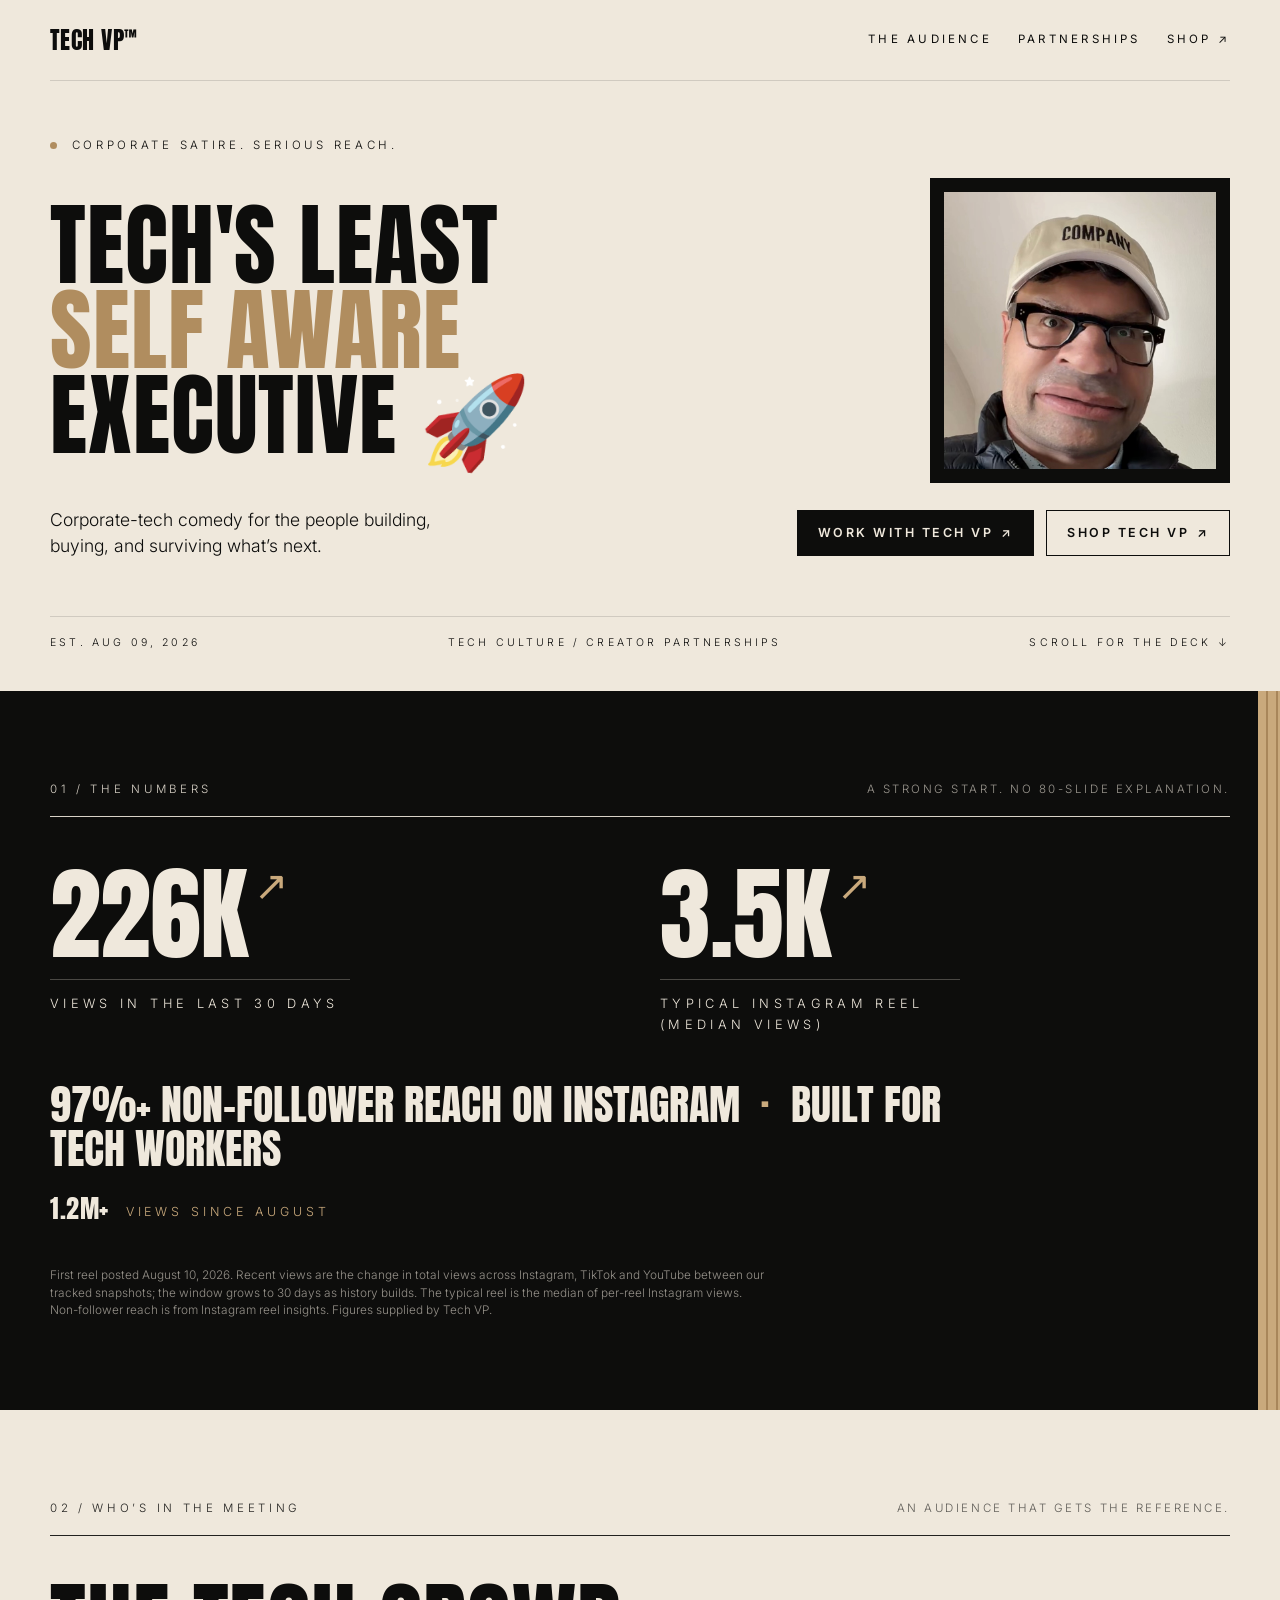
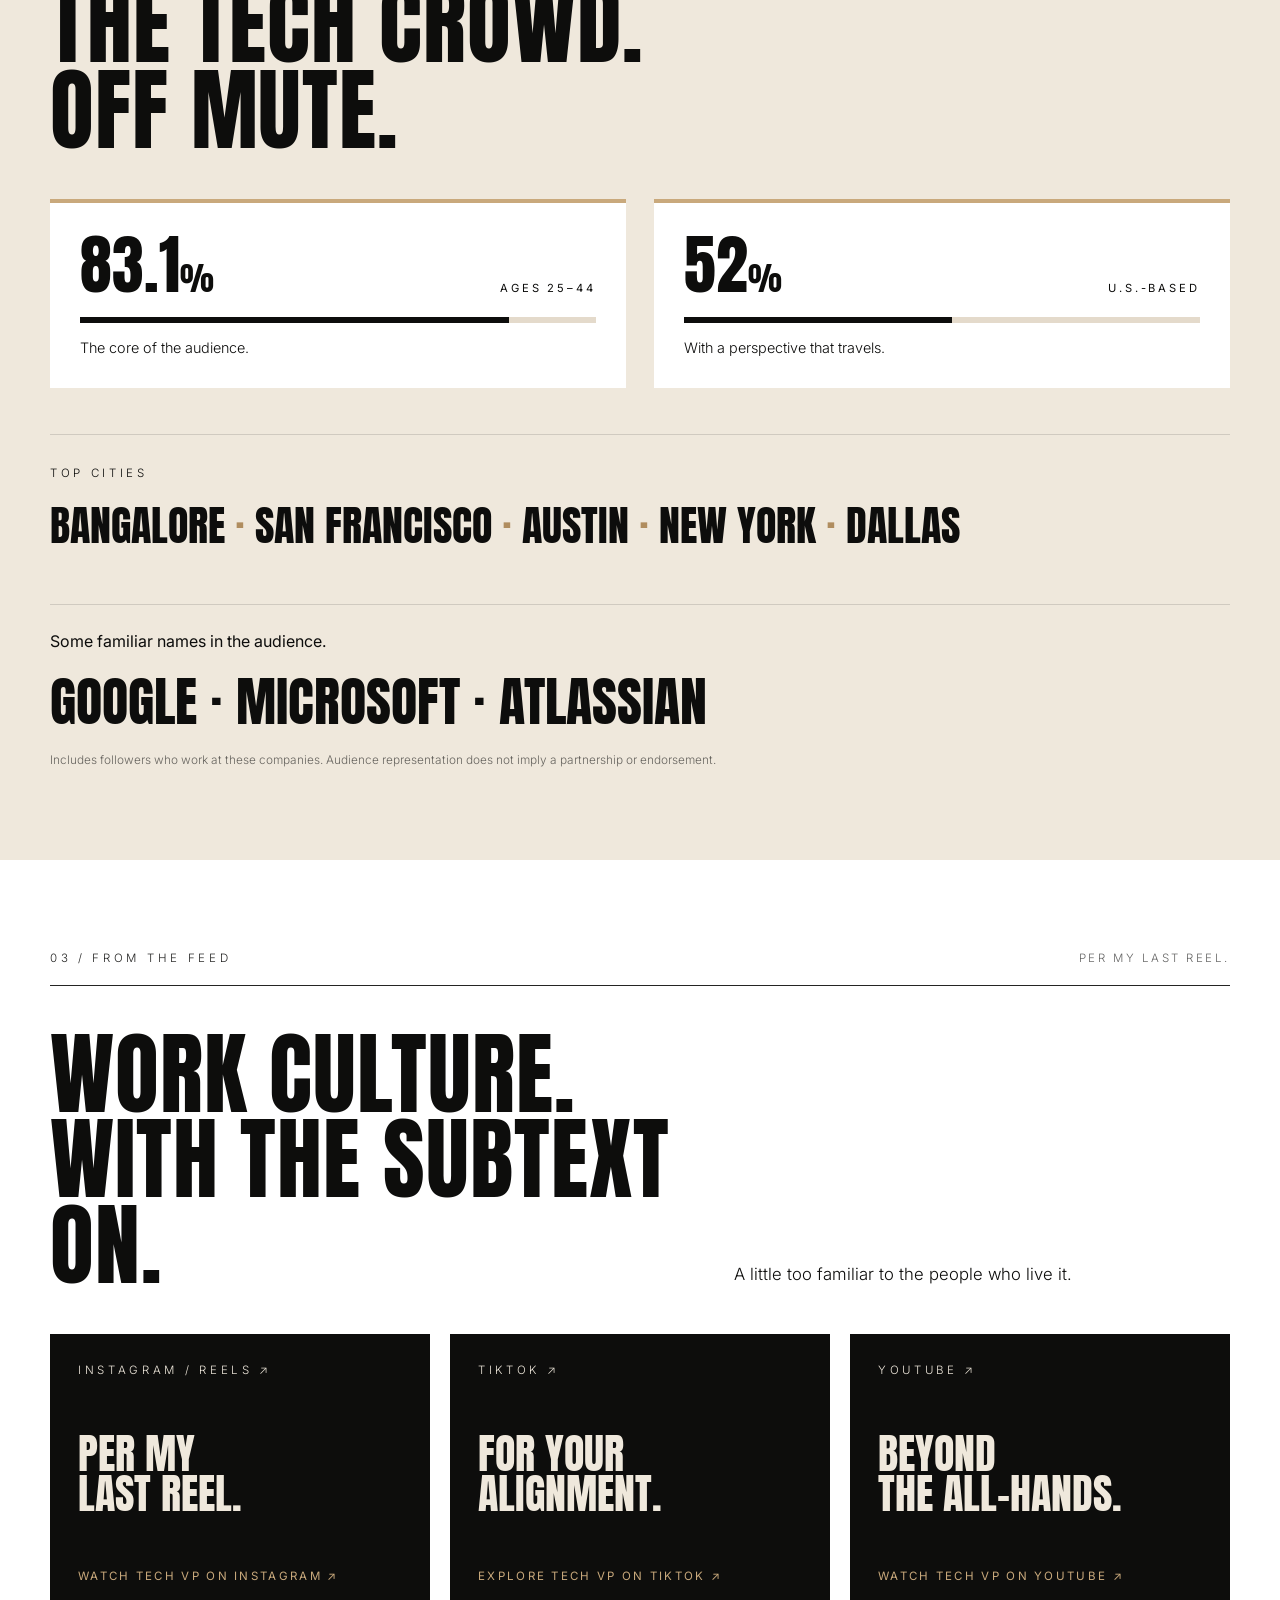
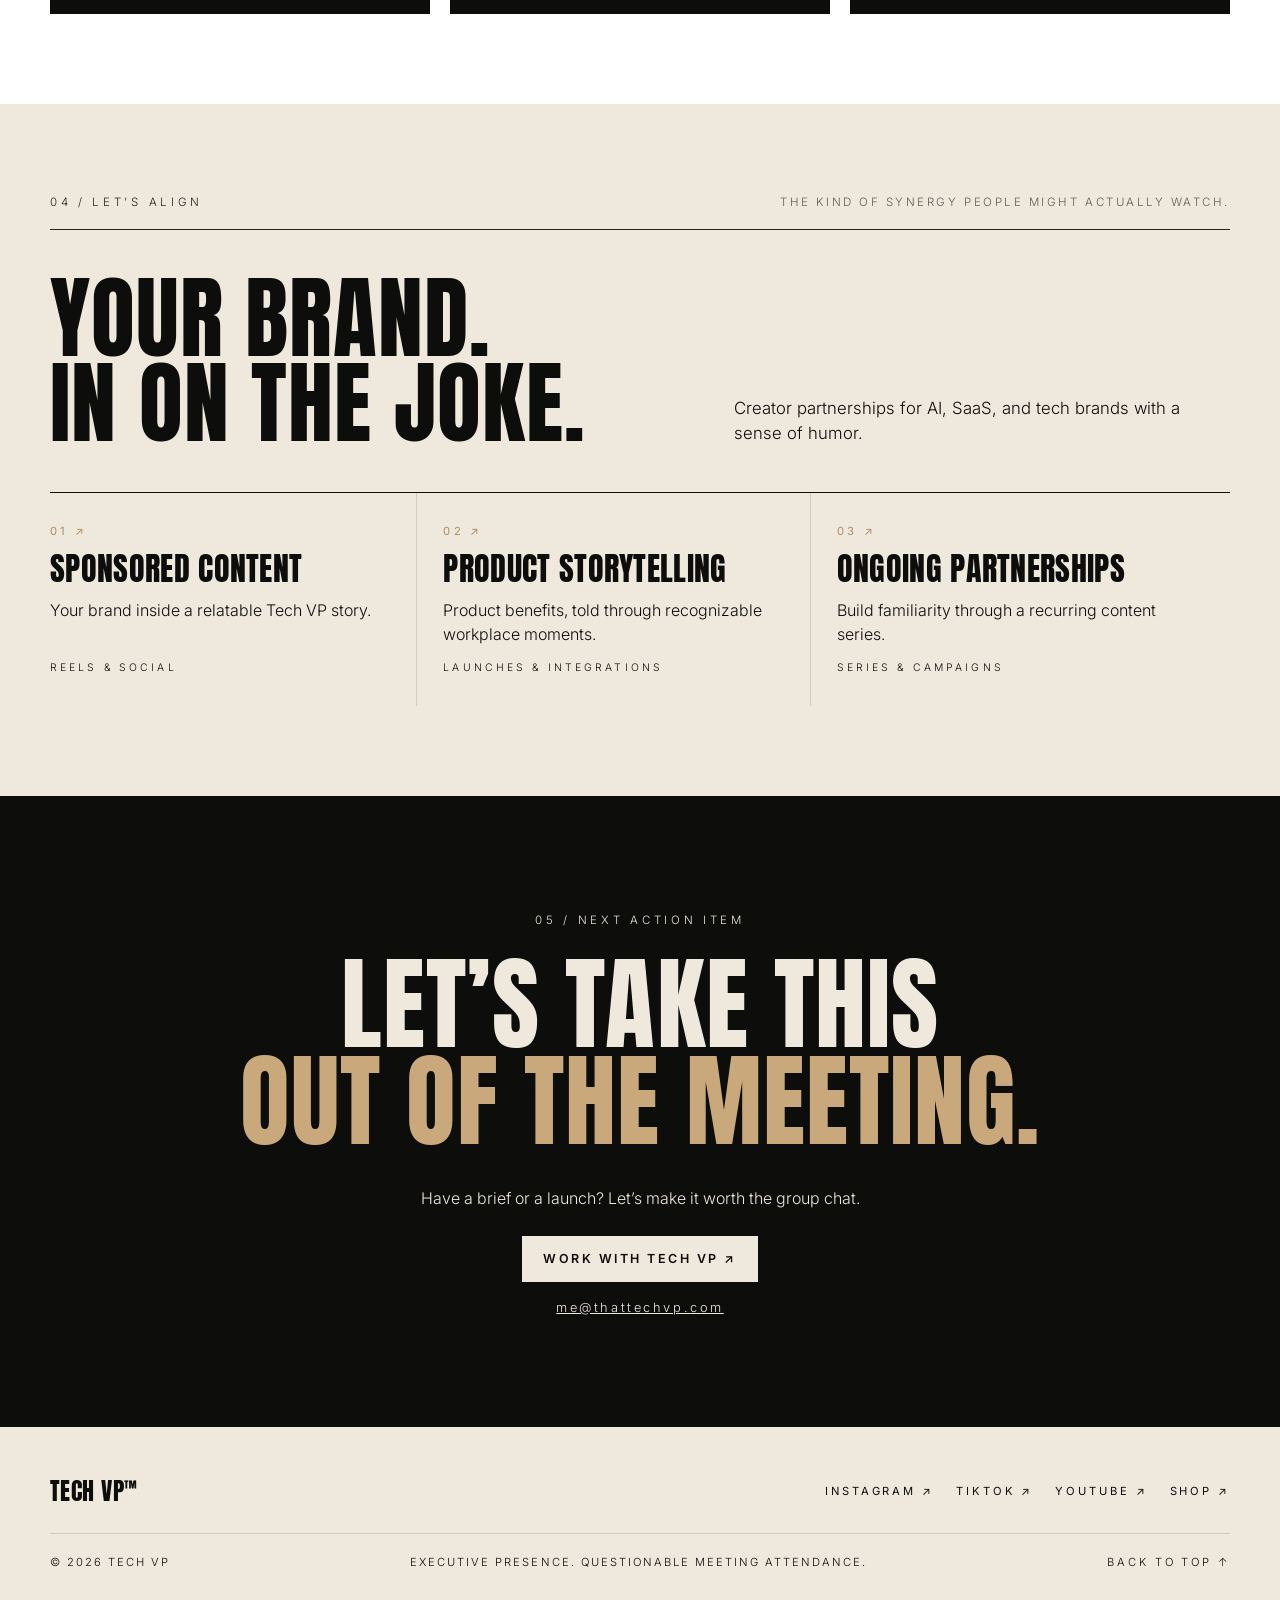
==== index.html @ 5405e174 "Update stats from Notion (2026-11-05): 226,401 views in 30 days, 3,468 median reel, 1,212,257 total" ====
<!doctype html>
<html lang="en"><head><meta charset="utf-8"><meta name="viewport" content="width=device-width,initial-scale=1"><title>Tech VP — Tech's least self aware executive 🚀</title><meta name="description" content="Tech VP makes corporate-tech comedy for the people building what's next. Explore creator partnerships, audience insights, and the Tech VP shop."><meta property="og:title" content="Tech VP — Tech's least self aware executive 🚀"><meta property="og:description" content="A very serious creator partnership opportunity. For AI, SaaS, and technology brands."><meta name="theme-color" content="#0d0d0c"><link rel="icon" type="image/svg+xml" href="data:image/svg+xml,%3Csvg xmlns='http://www.w3.org/2000/svg' viewBox='0 0 40 40'%3E%3Crect width='40' height='40' rx='8' fill='%23d8f879'/%3E%3Ctext x='5' y='28' font-family='Arial' font-weight='bold' font-size='24' fill='%23171916'%3EVP%3C/text%3E%3C/svg%3E"><link rel="preconnect" href="https://fonts.googleapis.com"><link rel="preconnect" href="https://fonts.gstatic.com" crossorigin><link rel="stylesheet" href="https://fonts.googleapis.com/css2?family=Anton&family=Inter:wght@300;400;600&display=swap"><link rel="stylesheet" href="assets/brand.css?v=5"><link rel="stylesheet" href="assets/home.css?v=5"></head>
<body><a class="skip" href="#main">Skip to content</a><header class="wrap"><a class="logo" href="#" aria-label="Tech VP home">TECH VP<span>™</span></a><nav aria-label="Main navigation"><a href="#audience">The audience</a><a href="#partnerships">Partnerships</a><a class="nav-shop" href="https://thetechvp.printful.me" target="_blank" rel="noopener">Shop ↗</a></nav></header>
<main id="main"><section class="hero wrap"><div class="eyebrow"><span class="dot"></span> CORPORATE SATIRE. SERIOUS REACH.</div><div class="hero-intro"><h1>Tech's least<br><em>self aware</em><br>executive 🚀</h1><figure class="portrait"><img src="tech-vp.jpg" width="817" height="831" alt="Tech VP wearing glasses and a COMPANY cap"></figure></div><div class="hero-bottom"><p>Corporate-tech comedy for the people building, buying, and surviving what’s next.</p><div class="hero-actions"><a class="button primary" href="#contact">Work with Tech VP <span>↗</span></a><a class="button outline" href="https://thetechvp.printful.me" target="_blank" rel="noopener">Shop Tech VP <span>↗</span></a></div></div><div class="hero-foot"><span>EST. AUG 09, 2026</span><span>TECH CULTURE / CREATOR PARTNERSHIPS</span><a href="#performance" aria-label="Explore the results">SCROLL FOR THE DECK ↓</a></div></section>
<section class="results" id="performance"><div class="wrap"><div class="section-top"><span class="eyebrow">01 / THE NUMBERS</span><span class="micro">A strong start. No 80-slide explanation.</span></div><div class="metrics brand-metrics" data-source-date="2026-11-05"><div><strong id="stat-recent-views" data-value="226401" data-days="30">226K<span>↗</span></strong><h2 id="stat-recent-label">Views in the last 30 days</h2></div><div><strong id="stat-median-views" data-value="3468" data-reels="50">3.5K<span>↗</span></strong><h2>Typical Instagram reel<br>(median views)</h2></div></div><p class="audience-line">97%+ non-follower reach on Instagram <i>·</i> Built for tech workers</p><p class="alltime-line"><b id="aggregate-view-count" data-value="1212257">1.2M+</b> views since August</p><p class="fine">First reel posted August 10, 2026. Recent views are the change in total views across Instagram, TikTok and YouTube between our tracked snapshots; the window grows to 30 days as history builds. The typical reel is the median of per-reel Instagram views. Non-follower reach is from Instagram reel insights. Figures supplied by Tech VP.</p></div></section>
<section class="wrap section" id="audience"><div class="section-top"><span class="eyebrow">02 / WHO’S IN THE MEETING</span><span class="micro">An audience that gets the reference.</span></div><div class="split"><h2>The tech crowd. <br>Off mute.</h2></div><div class="demographics"><article><div class="stat-line"><strong>83.1<span>%</span></strong><span>Ages 25–44</span></div><div class="bar" role="img" aria-label="83.1 percent ages 25 to 44"><i style="width:83.1%"></i></div><p>The core of the audience.</p></article><article><div class="stat-line"><strong>52<span>%</span></strong><span>U.S.-based</span></div><div class="bar" role="img" aria-label="52 percent U.S. based"><i style="width:52%"></i></div><p>With a perspective that travels.</p></article></div><div class="cities"><span class="eyebrow">TOP CITIES</span><p>Bangalore <b>·</b> San Francisco <b>·</b> Austin <b>·</b> New York <b>·</b> Dallas</p></div><div class="companies"><p>Some familiar names in the audience.</p><p class="company-names">Google · Microsoft · Atlassian</p><p class="fine">Includes followers who work at these companies. Audience representation does not imply a partnership or endorsement.</p></div></section>
<section class="content-section" id="content"><div class="wrap section"><div class="section-top"><span class="eyebrow">03 / FROM THE FEED</span><span class="micro">Per my last Reel.</span></div><div class="split"><h2>Work culture. <br>With the subtext on.</h2><p>A little too familiar to the people who live it.</p></div><div class="feed-grid"><a class="feed-card" href="https://www.instagram.com/thattechvp/" target="_blank" rel="noopener"><span class="eyebrow">INSTAGRAM / REELS ↗</span><strong>Per my <br>last Reel.</strong><span>Watch Tech VP on Instagram ↗</span></a><a class="feed-card" href="https://www.tiktok.com/@thattechvp" target="_blank" rel="noopener"><span class="eyebrow">TIKTOK ↗</span><strong>For your <br>alignment.</strong><span>Explore Tech VP on TikTok ↗</span></a><a class="feed-card" href="https://www.youtube.com/@thattechvp" target="_blank" rel="noopener"><span class="eyebrow">YOUTUBE ↗</span><strong>Beyond <br>the all-hands.</strong><span>Watch Tech VP on YouTube ↗</span></a></div></div></section>
<section class="wrap section" id="partnerships"><div class="section-top"><span class="eyebrow">04 / LET’S ALIGN</span><span class="micro">The kind of synergy people might actually watch.</span></div><div class="split"><h2>Your brand. <br>In on the joke.</h2><p>Creator partnerships for AI, SaaS, and tech brands with a sense of humor.</p></div><div class="partnerships"><article><span class="index">01 ↗</span><h3>Sponsored content</h3><p>Your brand inside a relatable Tech VP story.</p><span class="tag">REELS & SOCIAL</span></article><article><span class="index">02 ↗</span><h3>Product storytelling</h3><p>Product benefits, told through recognizable workplace moments.</p><span class="tag">LAUNCHES & INTEGRATIONS</span></article><article><span class="index">03 ↗</span><h3>Ongoing partnerships</h3><p>Build familiarity through a recurring content series.</p><span class="tag">SERIES & CAMPAIGNS</span></article></div></section>
<section class="contact" id="contact"><div class="wrap"><span class="eyebrow">05 / NEXT ACTION ITEM</span><h2>Let’s take this <br><em>out of the meeting.</em></h2><div class="contact-bottom"><p>Have a brief or a launch? Let’s make it worth the group chat.</p><div id="contact-action"><a class="button" href="mailto:me@thattechvp.com?subject=Tech%20VP%20Partnership">Work with Tech VP ↗</a><a class="email" href="mailto:me@thattechvp.com">me@thattechvp.com</a></div></div></div></section>
</main><footer class="wrap"><div class="footer-top"><a class="logo" href="#">TECH VP<span>™</span></a><div id="social-links"><a href="https://www.instagram.com/thattechvp/" target="_blank" rel="noopener">Instagram ↗</a><a href="https://www.tiktok.com/@thattechvp" target="_blank" rel="noopener">TikTok ↗</a><a href="https://www.youtube.com/@thattechvp" target="_blank" rel="noopener">YouTube ↗</a><a href="https://thetechvp.printful.me" target="_blank" rel="noopener">Shop ↗</a></div></div><div class="footer-bottom"><span>© 2026 Tech VP</span><span>Executive presence. Questionable meeting attendance.</span><a href="#">BACK TO TOP ↑</a></div></footer></body></html>
---- assets/brand.css ----
/* The Company brand — shared by home, /bingo, future /translator */
:root{--black:#0d0d0c;--ink:#1a1917;--white:#fff;--cream:#efe8dc;--cream-2:#e4dacb;--wood:#c9a97c;--wood-2:#b08d5f;--muted:#8a8478;
--display:'Anton','Oswald','Bebas Neue',Impact,'Arial Narrow',sans-serif;--body:'Inter',system-ui,-apple-system,Segoe UI,Roboto,sans-serif}
*{box-sizing:border-box;margin:0;padding:0}
html{-webkit-text-size-adjust:100%}
body{font-family:var(--body);background:var(--cream);color:var(--black);line-height:1.5;-webkit-font-smoothing:antialiased}
a{color:inherit}
img{max-width:100%;height:auto;display:block}
.wrap{width:min(1180px,100% - 40px);margin-inline:auto}
.display,h1,h2,h3{font-family:var(--display);font-weight:400;text-transform:uppercase;letter-spacing:.01em;line-height:.95}
.tagline,.eyebrow,.micro{font-family:var(--body);font-weight:300;text-transform:uppercase;letter-spacing:.32em;font-size:.72rem}
.rule{display:block;width:56px;height:1px;background:currentColor;opacity:.6}
.logo{font-family:var(--display);font-size:1.5rem;text-decoration:none;letter-spacing:.02em}
.logo span{font-size:.6em;vertical-align:super}
.button{display:inline-flex;align-items:center;gap:.6em;font-family:var(--body);font-weight:600;font-size:.78rem;letter-spacing:.2em;text-transform:uppercase;text-decoration:none;padding:1em 1.6em;border:1px solid var(--black);background:var(--black);color:var(--cream);border-radius:0;cursor:pointer;transition:background .2s,color .2s}
.button:hover{background:transparent;color:var(--black)}
.button.outline{background:transparent;color:var(--black)}
.button.outline:hover{background:var(--black);color:var(--cream)}
.on-dark .button{background:var(--cream);color:var(--black);border-color:var(--cream)}
.on-dark .button.outline{background:transparent;color:var(--cream)}
.skip{position:absolute;left:-999px}.skip:focus{left:10px;top:10px;background:var(--black);color:var(--cream);padding:8px;z-index:99}
.wood{background:repeating-linear-gradient(90deg,var(--wood) 0 10px,var(--wood-2) 10px 12px,#d6b98d 12px 22px,var(--wood-2) 22px 24px)}
---- assets/home.css ----
header{display:flex;justify-content:space-between;align-items:center;padding:22px 0;border-bottom:1px solid #0d0d0c22}
nav{display:flex;gap:26px;align-items:center}
nav a{text-decoration:none;font-size:.72rem;font-weight:400;letter-spacing:.28em;text-transform:uppercase}
nav a:hover{text-decoration:underline}
.nav-bingo{border:1px solid var(--black);padding:.5em 1em}
.hero{padding:56px 0 40px}
.dot{display:inline-block;width:7px;height:7px;background:var(--wood-2);border-radius:50%;margin-right:8px;vertical-align:middle}
.hero-intro{display:grid;grid-template-columns:1fr minmax(0,300px);gap:clamp(14px,3vw,40px);align-items:center;margin-top:24px}
.hero h1{font-size:clamp(2.1rem,7vw,6.2rem)}
.hero h1 em{font-style:normal;color:var(--wood-2)}
.portrait{background:var(--black);padding:14px;position:relative}
.portrait::before{content:"";position:absolute;left:-14px;top:24px;bottom:24px;width:8px}
.portrait img{filter:grayscale(.15) contrast(1.05)}
.portrait figcaption{color:var(--cream);font-size:.65rem;letter-spacing:.32em;padding:12px 0;font-weight:300}
.hero-bottom{display:flex;justify-content:space-between;gap:24px;align-items:center;margin-top:24px;flex-wrap:wrap}
.hero-bottom p{max-width:440px;font-size:1.1rem;font-weight:300}
.hero-actions{display:flex;gap:12px;flex-wrap:wrap}
.hero-foot{display:flex;justify-content:space-between;gap:16px;margin-top:56px;padding-top:18px;border-top:1px solid #0d0d0c22;font-size:.66rem;letter-spacing:.3em;font-weight:300;flex-wrap:wrap}
.hero-foot a{text-decoration:none}
.results{background:var(--black);color:var(--cream);padding:90px 0;position:relative}
.results::after{content:"";position:absolute;right:0;top:0;bottom:0;width:22px;background:repeating-linear-gradient(90deg,#c9a97c 0 8px,#a8865a 8px 10px)}
.section-top{display:flex;justify-content:space-between;gap:20px;padding-bottom:18px;border-bottom:1px solid currentColor;margin-bottom:46px;flex-wrap:wrap;opacity:.9}
.micro{opacity:.7;letter-spacing:.22em}
.metrics{display:grid;grid-template-columns:repeat(3,1fr);gap:40px}
.metrics strong{font-family:var(--display);font-weight:400;font-size:clamp(3.2rem,8vw,7.5rem);line-height:1;display:block}
.metrics strong span{font-size:.4em;color:var(--wood);margin-left:.15em;vertical-align:top}
.metrics h2{font-family:var(--body);font-weight:300;font-size:.8rem;letter-spacing:.34em;margin-top:14px;padding-top:14px;border-top:1px solid #efe8dc44;width:min(260px,100%)}
.fine{font-size:.74rem;opacity:.6;margin-top:40px;max-width:720px;font-weight:300}
.section{padding:90px 0}
.split{display:grid;grid-template-columns:1.3fr 1fr;gap:40px;align-items:end;margin-bottom:46px}
.split h2{font-size:clamp(2.6rem,7vw,5.6rem)}
.split p{font-weight:300;font-size:1.05rem}
.demographics{display:grid;grid-template-columns:1fr 1fr;gap:28px}
.demographics article{background:var(--white);padding:30px;border-top:4px solid var(--wood)}
.stat-line{display:flex;align-items:baseline;justify-content:space-between;gap:10px}
.stat-line strong{font-family:var(--display);font-weight:400;font-size:4rem;line-height:1}
.stat-line strong span{font-size:.5em}
.stat-line>span{text-transform:uppercase;letter-spacing:.26em;font-size:.7rem}
.bar{height:6px;background:var(--cream-2);margin:20px 0 14px}.bar i{display:block;height:100%;background:var(--black)}
.demographics p{font-weight:300;font-size:.9rem}
.cities,.companies{margin-top:46px;padding-top:24px;border-top:1px solid #0d0d0c22}
.cities p{font-family:var(--display);font-size:clamp(1.6rem,4vw,2.6rem);text-transform:uppercase;margin-top:12px}
.cities b{color:var(--wood-2);font-weight:400}
.company-names{font-family:var(--display);font-size:clamp(2rem,5vw,3.4rem);text-transform:uppercase;margin:8px 0}
.companies .fine{margin-top:10px}
.content-section{background:var(--white)}
.feed-grid{display:grid;grid-template-columns:repeat(3,1fr);gap:20px}
.feed-card{background:var(--black);color:var(--cream);padding:28px;min-height:280px;display:flex;flex-direction:column;justify-content:space-between;text-decoration:none;transition:transform .2s}
.feed-card:hover{transform:translateY(-4px)}
.feed-card strong{font-family:var(--display);font-weight:400;font-size:2.6rem;text-transform:uppercase;line-height:.95}
.feed-card>span:last-child{font-size:.72rem;letter-spacing:.2em;text-transform:uppercase;color:var(--wood)}
.partnerships{display:grid;grid-template-columns:repeat(3,1fr);gap:0;border-top:1px solid var(--black)}
.partnerships article{padding:30px 26px 30px 0;border-right:1px solid #0d0d0c22;margin-right:26px;display:flex;flex-direction:column;gap:14px}
.partnerships article:last-child{border-right:0}
.index{font-size:.7rem;letter-spacing:.3em;color:var(--wood-2)}
.partnerships h3{font-size:2rem}
.partnerships p{font-weight:300}
.tag{margin-top:auto;font-size:.65rem;letter-spacing:.3em;font-weight:300}
.contact{background:var(--black);color:var(--cream);padding:110px 0;text-align:center}
.contact h2{font-size:clamp(2.8rem,8vw,6.6rem);margin:26px 0 36px}
.contact h2 em{font-style:normal;color:var(--wood)}
.contact-bottom p{font-weight:300;margin-bottom:26px}
#contact-action{display:flex;flex-direction:column;align-items:center;gap:16px}
.contact .button{background:var(--cream);color:var(--black);border-color:var(--cream)}
.contact .button:hover{background:transparent;color:var(--cream)}
.email{letter-spacing:.2em;font-size:.8rem;font-weight:300}
footer{padding:46px 0 30px}
.footer-top{display:flex;justify-content:space-between;align-items:center;gap:20px;flex-wrap:wrap;padding-bottom:24px;border-bottom:1px solid #0d0d0c22}
#social-links{display:flex;gap:22px;flex-wrap:wrap}
#social-links a,.footer-bottom a{text-decoration:none;font-size:.7rem;letter-spacing:.26em;text-transform:uppercase}
.footer-bottom{display:flex;justify-content:space-between;gap:16px;flex-wrap:wrap;padding-top:20px;font-size:.7rem;letter-spacing:.18em;font-weight:300;text-transform:uppercase}
@media (max-width:760px){
 nav{gap:14px} nav a:not(.nav-shop):not(.nav-bingo){display:none}
 .hero{padding-top:34px}.hero-intro{grid-template-columns:1fr 32%}.hero h1{font-size:11.5vw}.portrait{padding:6px}.portrait figcaption{font-size:.5rem;letter-spacing:.2em}.split,.metrics,.demographics,.feed-grid,.partnerships{grid-template-columns:1fr}
 .partnerships article{border-right:0;margin-right:0;border-bottom:1px solid #0d0d0c22}
 .section,.results{padding:64px 0}.results::after{width:10px}
}
.brand-metrics{grid-template-columns:1fr 1fr}
.brand-metrics h2{width:min(300px,100%);line-height:1.6}
.audience-line{font-family:var(--display);text-transform:uppercase;font-size:clamp(1.5rem,3.4vw,2.6rem);line-height:1.05;margin-top:48px;max-width:900px}
.audience-line i{font-style:normal;color:var(--wood);padding:0 .25em}
.alltime-line{font-weight:300;text-transform:uppercase;letter-spacing:.32em;font-size:.78rem;margin-top:18px;color:var(--wood)}
.alltime-line b{font-family:var(--display);font-weight:400;letter-spacing:.02em;font-size:1.6rem;color:var(--cream);margin-right:.35em;vertical-align:-.12em}
@media(max-width:760px){.brand-metrics{grid-template-columns:1fr}}
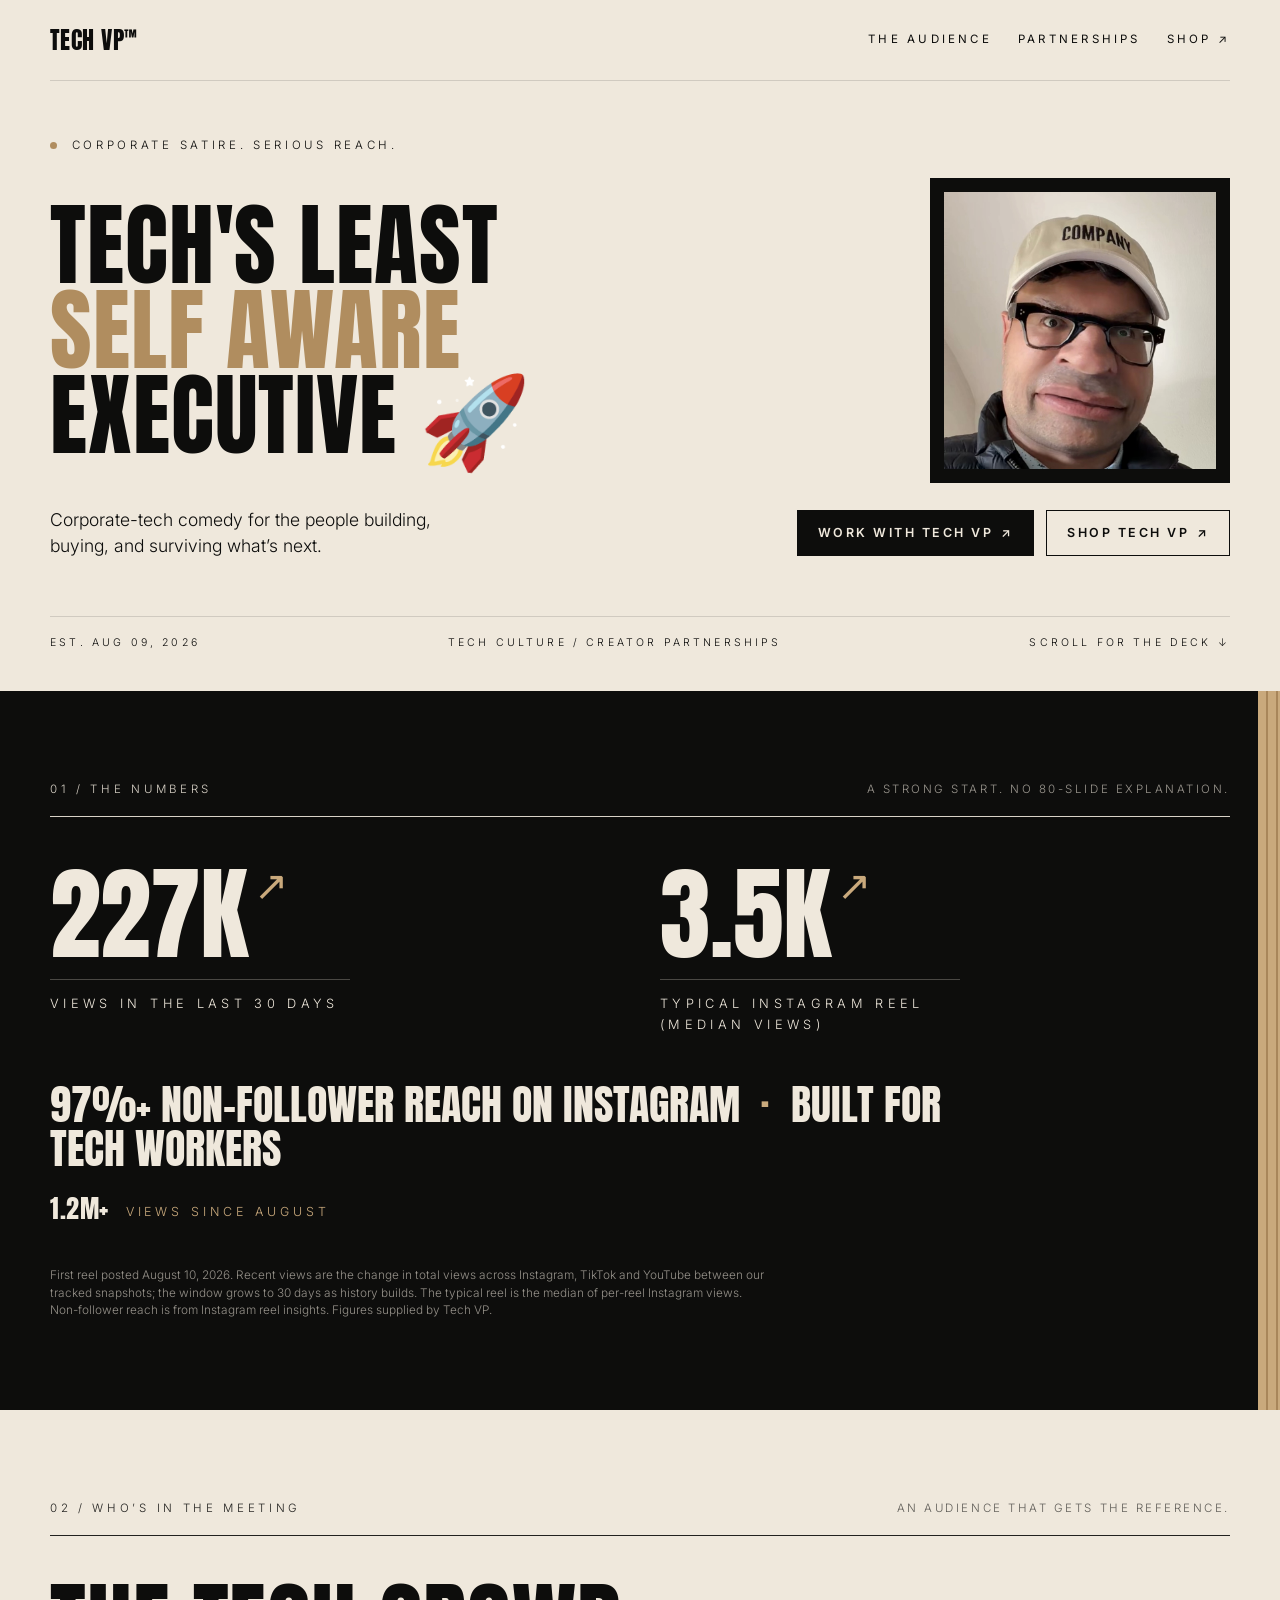
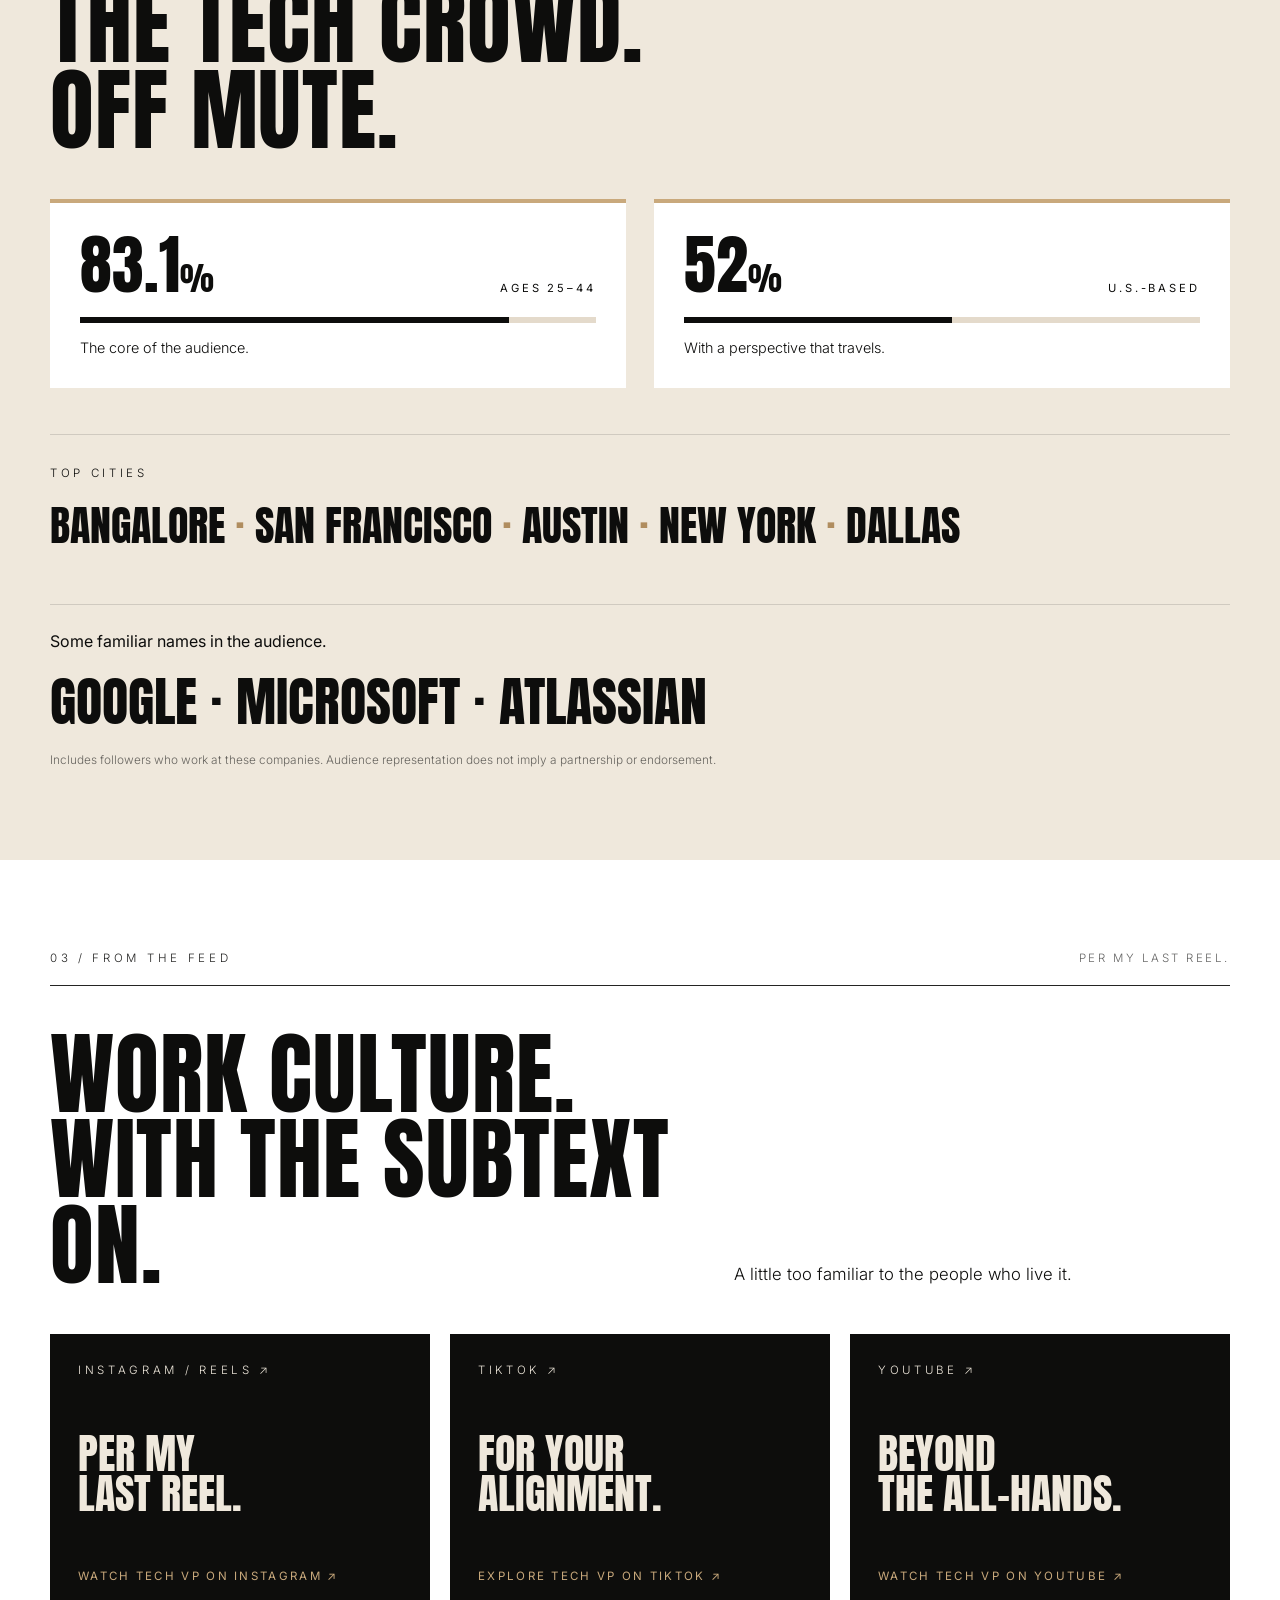
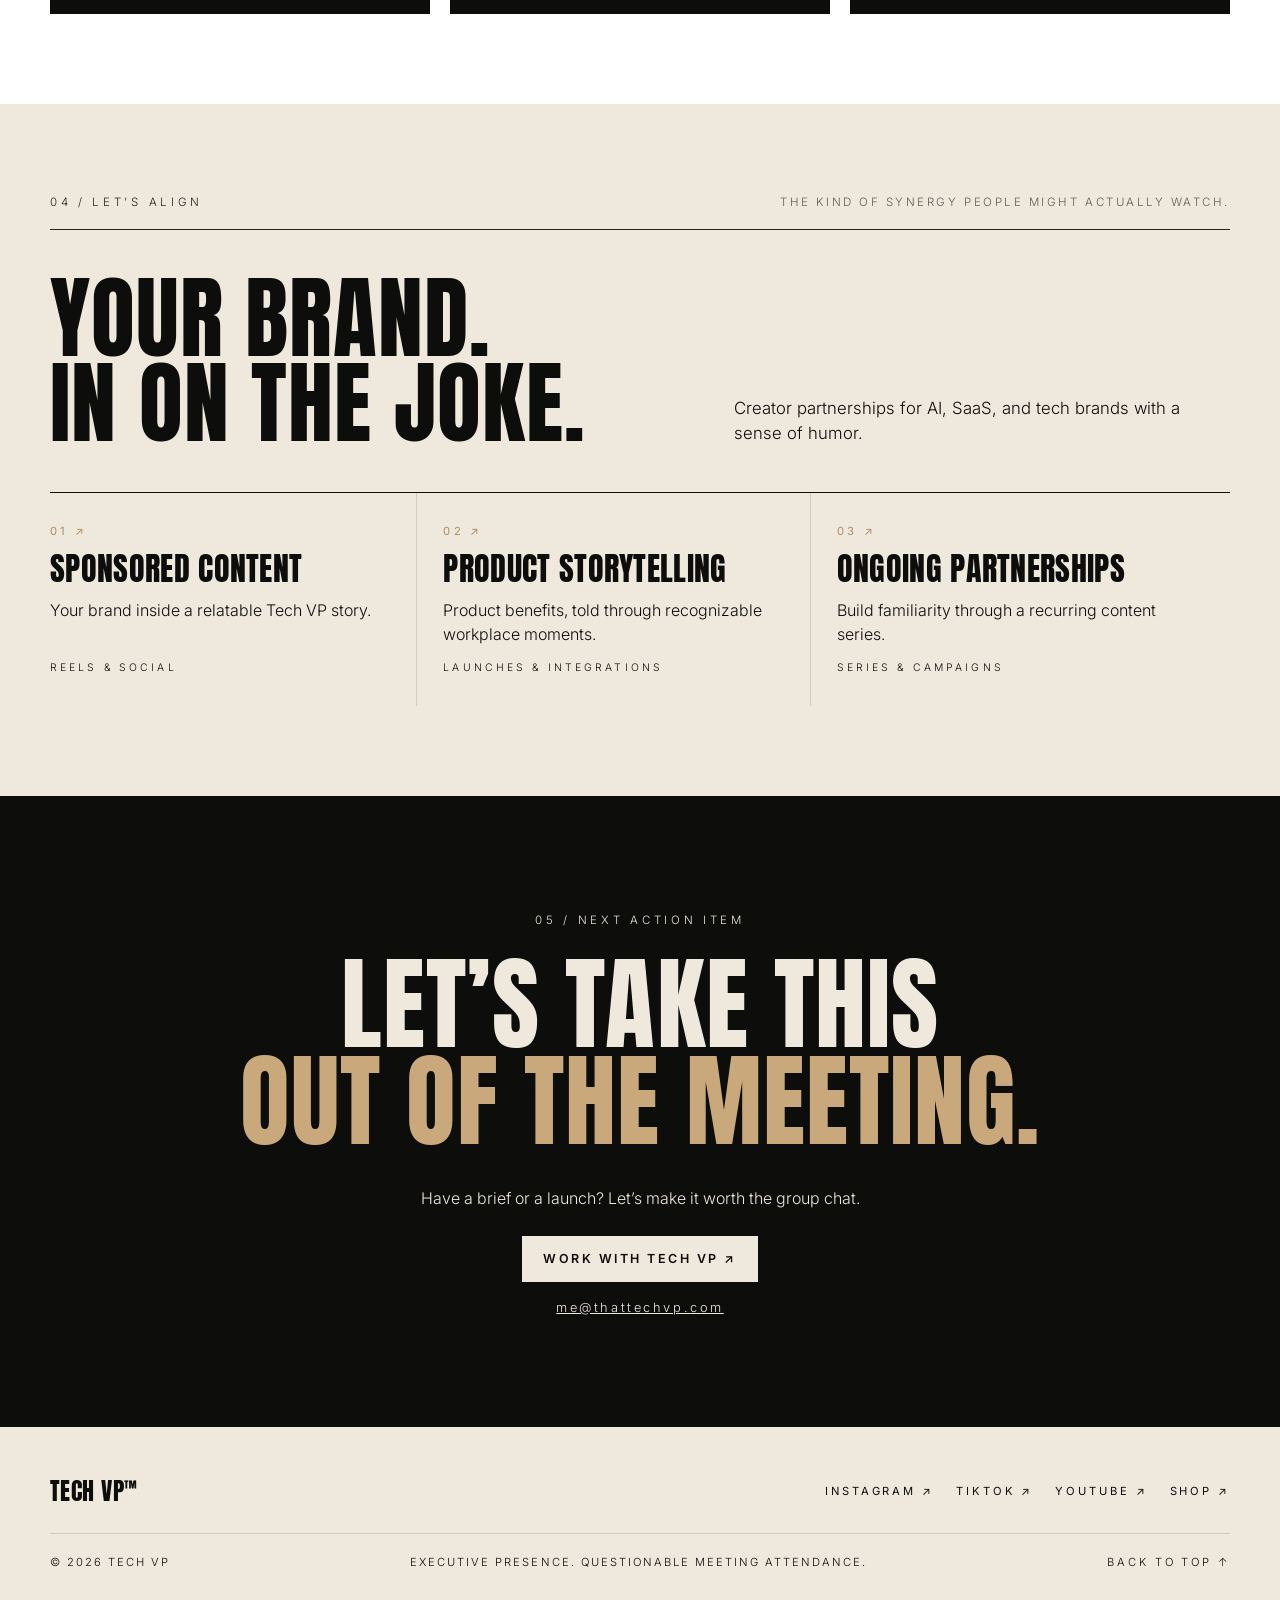
==== commit efe91231: "Update stats from Notion (2026-11-06): 226,768 views in 30 days, 3,468 median reel, 1,216,544 total" ====
--- a/index.html
+++ b/index.html
@@ -2,7 +2,7 @@
 <html lang="en"><head><meta charset="utf-8"><meta name="viewport" content="width=device-width,initial-scale=1"><title>Tech VP — Tech's least self aware executive 🚀</title><meta name="description" content="Tech VP makes corporate-tech comedy for the people building what's next. Explore creator partnerships, audience insights, and the Tech VP shop."><meta property="og:title" content="Tech VP — Tech's least self aware executive 🚀"><meta property="og:description" content="A very serious creator partnership opportunity. For AI, SaaS, and technology brands."><meta name="theme-color" content="#0d0d0c"><link rel="icon" type="image/svg+xml" href="data:image/svg+xml,%3Csvg xmlns='http://www.w3.org/2000/svg' viewBox='0 0 40 40'%3E%3Crect width='40' height='40' rx='8' fill='%23d8f879'/%3E%3Ctext x='5' y='28' font-family='Arial' font-weight='bold' font-size='24' fill='%23171916'%3EVP%3C/text%3E%3C/svg%3E"><link rel="preconnect" href="https://fonts.googleapis.com"><link rel="preconnect" href="https://fonts.gstatic.com" crossorigin><link rel="stylesheet" href="https://fonts.googleapis.com/css2?family=Anton&family=Inter:wght@300;400;600&display=swap"><link rel="stylesheet" href="assets/brand.css?v=5"><link rel="stylesheet" href="assets/home.css?v=5"></head>
 <body><a class="skip" href="#main">Skip to content</a><header class="wrap"><a class="logo" href="#" aria-label="Tech VP home">TECH VP<span>™</span></a><nav aria-label="Main navigation"><a href="#audience">The audience</a><a href="#partnerships">Partnerships</a><a class="nav-shop" href="https://thetechvp.printful.me" target="_blank" rel="noopener">Shop ↗</a></nav></header>
 <main id="main"><section class="hero wrap"><div class="eyebrow"><span class="dot"></span> CORPORATE SATIRE. SERIOUS REACH.</div><div class="hero-intro"><h1>Tech's least<br><em>self aware</em><br>executive 🚀</h1><figure class="portrait"><img src="tech-vp.jpg" width="817" height="831" alt="Tech VP wearing glasses and a COMPANY cap"></figure></div><div class="hero-bottom"><p>Corporate-tech comedy for the people building, buying, and surviving what’s next.</p><div class="hero-actions"><a class="button primary" href="#contact">Work with Tech VP <span>↗</span></a><a class="button outline" href="https://thetechvp.printful.me" target="_blank" rel="noopener">Shop Tech VP <span>↗</span></a></div></div><div class="hero-foot"><span>EST. AUG 09, 2026</span><span>TECH CULTURE / CREATOR PARTNERSHIPS</span><a href="#performance" aria-label="Explore the results">SCROLL FOR THE DECK ↓</a></div></section>
-<section class="results" id="performance"><div class="wrap"><div class="section-top"><span class="eyebrow">01 / THE NUMBERS</span><span class="micro">A strong start. No 80-slide explanation.</span></div><div class="metrics brand-metrics" data-source-date="2026-11-05"><div><strong id="stat-recent-views" data-value="226401" data-days="30">226K<span>↗</span></strong><h2 id="stat-recent-label">Views in the last 30 days</h2></div><div><strong id="stat-median-views" data-value="3468" data-reels="50">3.5K<span>↗</span></strong><h2>Typical Instagram reel<br>(median views)</h2></div></div><p class="audience-line">97%+ non-follower reach on Instagram <i>·</i> Built for tech workers</p><p class="alltime-line"><b id="aggregate-view-count" data-value="1212257">1.2M+</b> views since August</p><p class="fine">First reel posted August 10, 2026. Recent views are the change in total views across Instagram, TikTok and YouTube between our tracked snapshots; the window grows to 30 days as history builds. The typical reel is the median of per-reel Instagram views. Non-follower reach is from Instagram reel insights. Figures supplied by Tech VP.</p></div></section>
+<section class="results" id="performance"><div class="wrap"><div class="section-top"><span class="eyebrow">01 / THE NUMBERS</span><span class="micro">A strong start. No 80-slide explanation.</span></div><div class="metrics brand-metrics" data-source-date="2026-11-06"><div><strong id="stat-recent-views" data-value="226768" data-days="30">227K<span>↗</span></strong><h2 id="stat-recent-label">Views in the last 30 days</h2></div><div><strong id="stat-median-views" data-value="3468" data-reels="50">3.5K<span>↗</span></strong><h2>Typical Instagram reel<br>(median views)</h2></div></div><p class="audience-line">97%+ non-follower reach on Instagram <i>·</i> Built for tech workers</p><p class="alltime-line"><b id="aggregate-view-count" data-value="1216544">1.2M+</b> views since August</p><p class="fine">First reel posted August 10, 2026. Recent views are the change in total views across Instagram, TikTok and YouTube between our tracked snapshots; the window grows to 30 days as history builds. The typical reel is the median of per-reel Instagram views. Non-follower reach is from Instagram reel insights. Figures supplied by Tech VP.</p></div></section>
 <section class="wrap section" id="audience"><div class="section-top"><span class="eyebrow">02 / WHO’S IN THE MEETING</span><span class="micro">An audience that gets the reference.</span></div><div class="split"><h2>The tech crowd. <br>Off mute.</h2></div><div class="demographics"><article><div class="stat-line"><strong>83.1<span>%</span></strong><span>Ages 25–44</span></div><div class="bar" role="img" aria-label="83.1 percent ages 25 to 44"><i style="width:83.1%"></i></div><p>The core of the audience.</p></article><article><div class="stat-line"><strong>52<span>%</span></strong><span>U.S.-based</span></div><div class="bar" role="img" aria-label="52 percent U.S. based"><i style="width:52%"></i></div><p>With a perspective that travels.</p></article></div><div class="cities"><span class="eyebrow">TOP CITIES</span><p>Bangalore <b>·</b> San Francisco <b>·</b> Austin <b>·</b> New York <b>·</b> Dallas</p></div><div class="companies"><p>Some familiar names in the audience.</p><p class="company-names">Google · Microsoft · Atlassian</p><p class="fine">Includes followers who work at these companies. Audience representation does not imply a partnership or endorsement.</p></div></section>
 <section class="content-section" id="content"><div class="wrap section"><div class="section-top"><span class="eyebrow">03 / FROM THE FEED</span><span class="micro">Per my last Reel.</span></div><div class="split"><h2>Work culture. <br>With the subtext on.</h2><p>A little too familiar to the people who live it.</p></div><div class="feed-grid"><a class="feed-card" href="https://www.instagram.com/thattechvp/" target="_blank" rel="noopener"><span class="eyebrow">INSTAGRAM / REELS ↗</span><strong>Per my <br>last Reel.</strong><span>Watch Tech VP on Instagram ↗</span></a><a class="feed-card" href="https://www.tiktok.com/@thattechvp" target="_blank" rel="noopener"><span class="eyebrow">TIKTOK ↗</span><strong>For your <br>alignment.</strong><span>Explore Tech VP on TikTok ↗</span></a><a class="feed-card" href="https://www.youtube.com/@thattechvp" target="_blank" rel="noopener"><span class="eyebrow">YOUTUBE ↗</span><strong>Beyond <br>the all-hands.</strong><span>Watch Tech VP on YouTube ↗</span></a></div></div></section>
 <section class="wrap section" id="partnerships"><div class="section-top"><span class="eyebrow">04 / LET’S ALIGN</span><span class="micro">The kind of synergy people might actually watch.</span></div><div class="split"><h2>Your brand. <br>In on the joke.</h2><p>Creator partnerships for AI, SaaS, and tech brands with a sense of humor.</p></div><div class="partnerships"><article><span class="index">01 ↗</span><h3>Sponsored content</h3><p>Your brand inside a relatable Tech VP story.</p><span class="tag">REELS & SOCIAL</span></article><article><span class="index">02 ↗</span><h3>Product storytelling</h3><p>Product benefits, told through recognizable workplace moments.</p><span class="tag">LAUNCHES & INTEGRATIONS</span></article><article><span class="index">03 ↗</span><h3>Ongoing partnerships</h3><p>Build familiarity through a recurring content series.</p><span class="tag">SERIES & CAMPAIGNS</span></article></div></section>
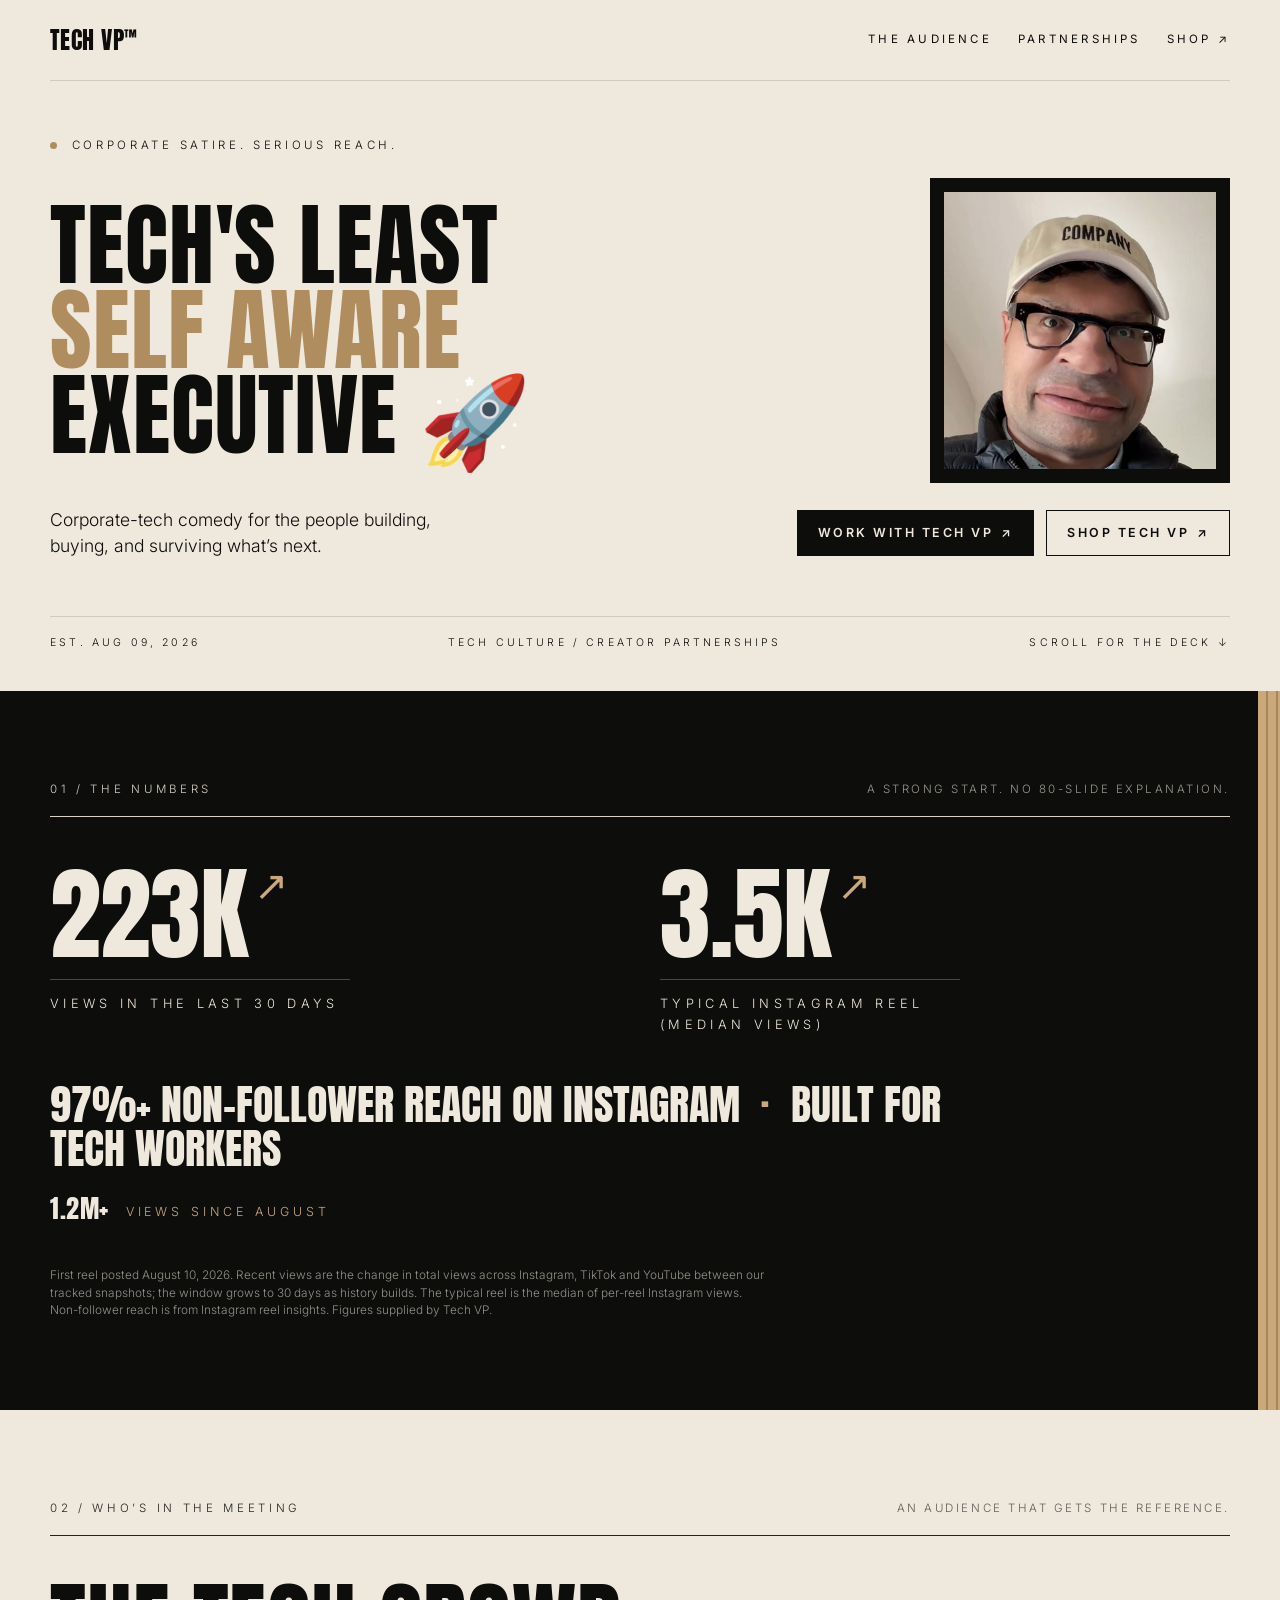
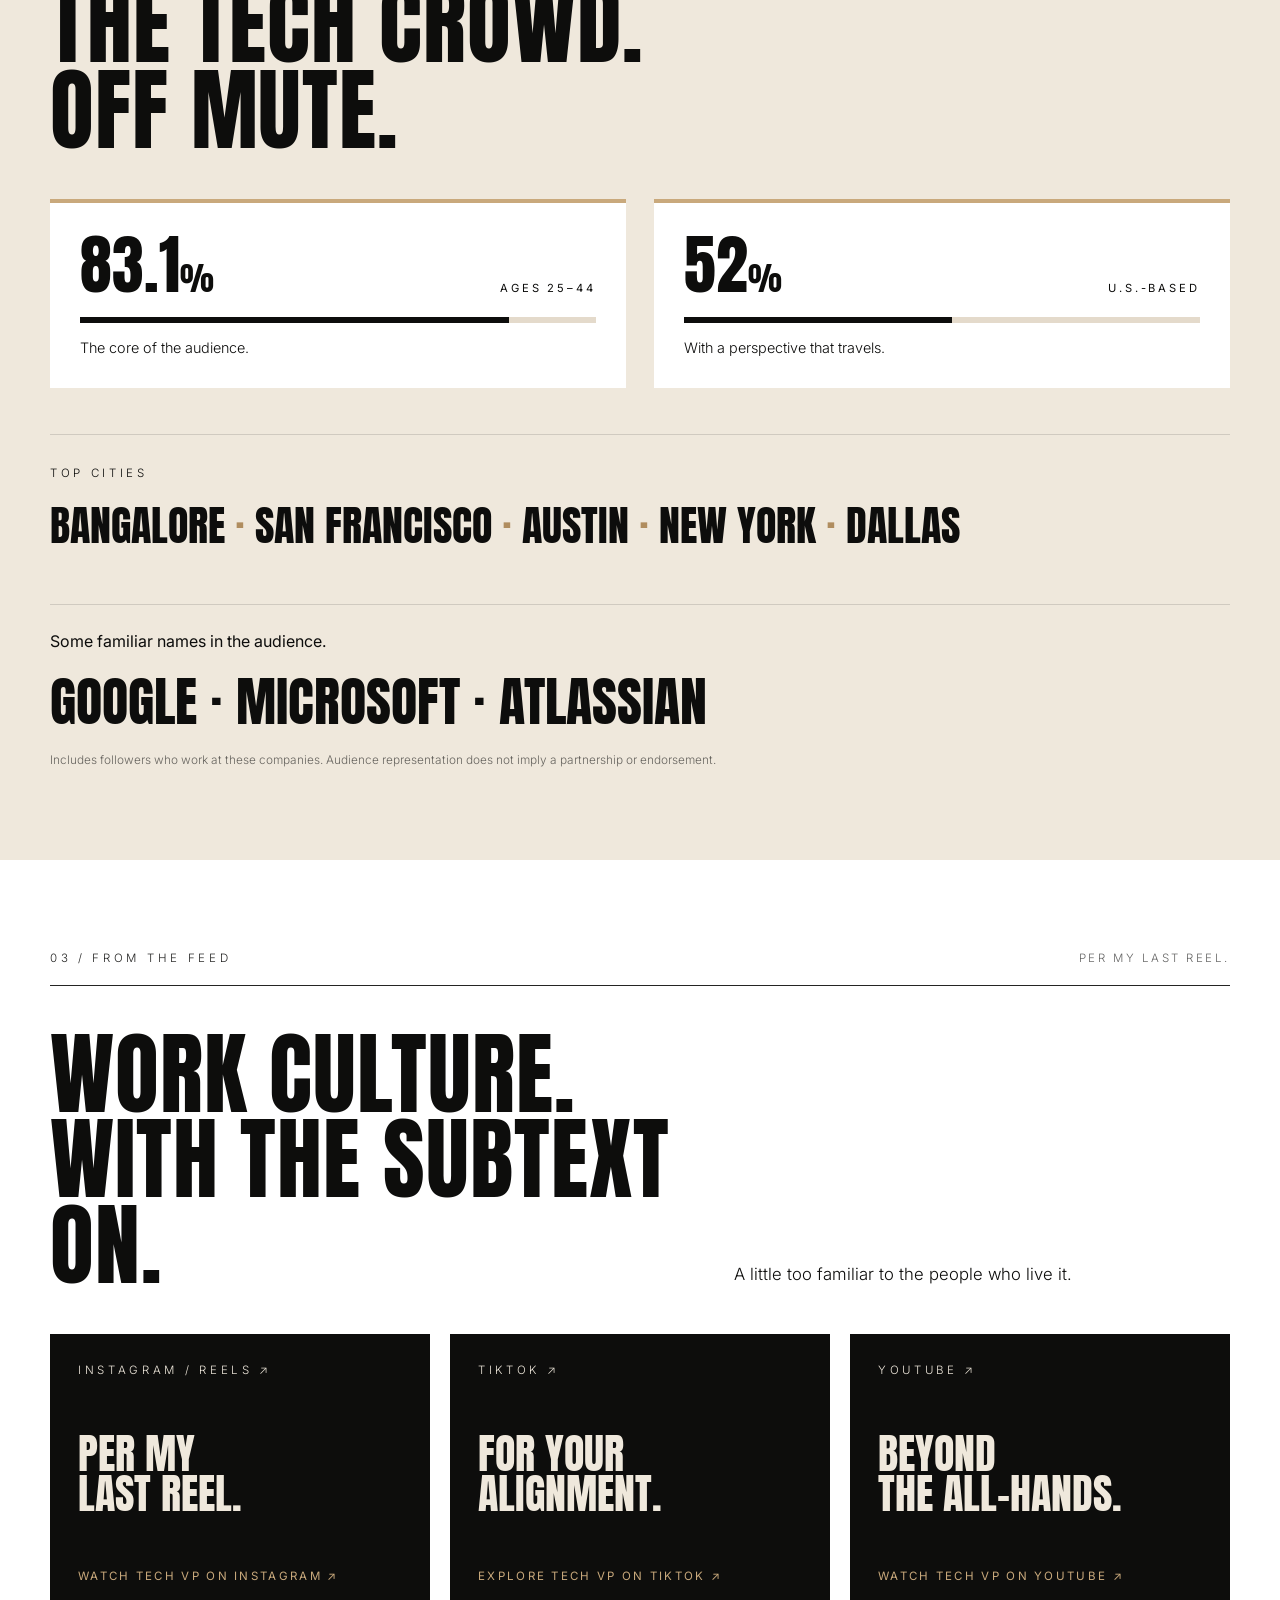
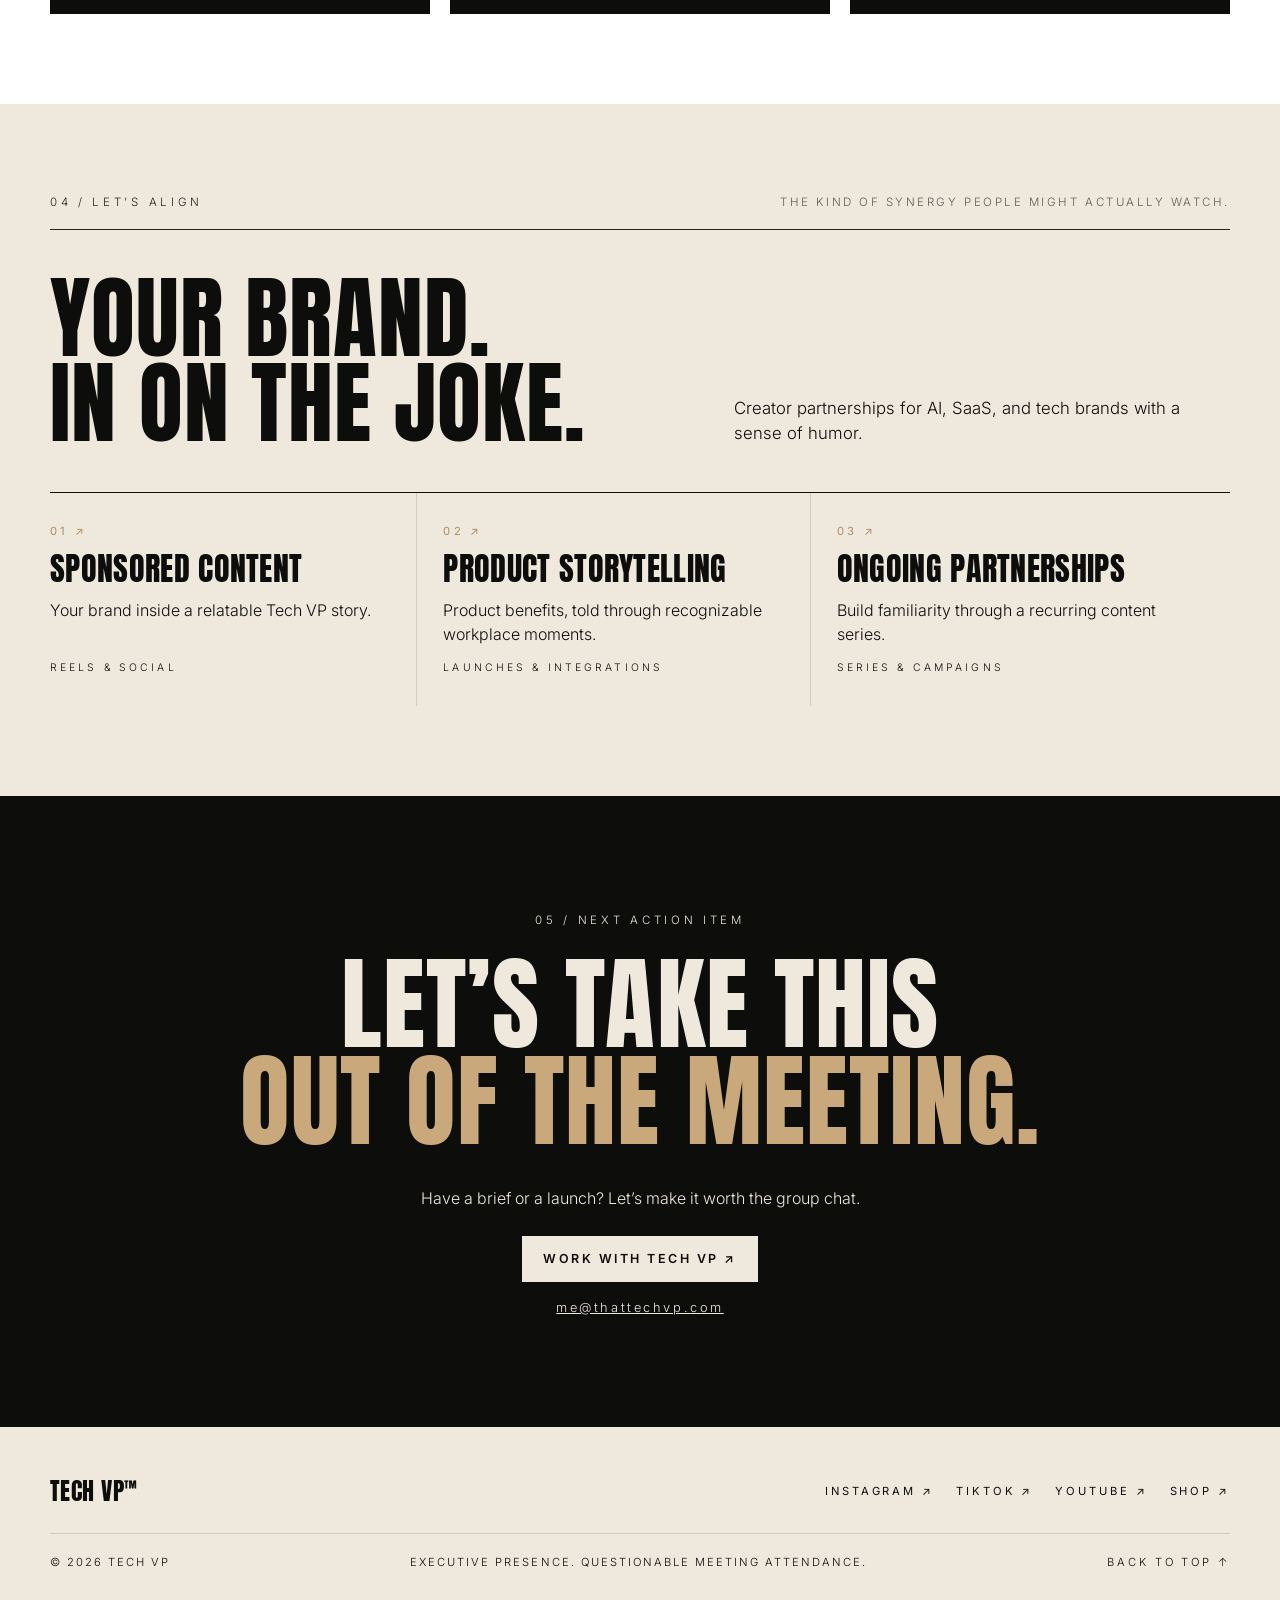
==== commit 4d7b1940: "Update stats from Notion (2026-11-07): 222,741 views in 30 days, 3,468 median reel, 1,220,104 total" ====
--- a/index.html
+++ b/index.html
@@ -2,7 +2,7 @@
 <html lang="en"><head><meta charset="utf-8"><meta name="viewport" content="width=device-width,initial-scale=1"><title>Tech VP — Tech's least self aware executive 🚀</title><meta name="description" content="Tech VP makes corporate-tech comedy for the people building what's next. Explore creator partnerships, audience insights, and the Tech VP shop."><meta property="og:title" content="Tech VP — Tech's least self aware executive 🚀"><meta property="og:description" content="A very serious creator partnership opportunity. For AI, SaaS, and technology brands."><meta name="theme-color" content="#0d0d0c"><link rel="icon" type="image/svg+xml" href="data:image/svg+xml,%3Csvg xmlns='http://www.w3.org/2000/svg' viewBox='0 0 40 40'%3E%3Crect width='40' height='40' rx='8' fill='%23d8f879'/%3E%3Ctext x='5' y='28' font-family='Arial' font-weight='bold' font-size='24' fill='%23171916'%3EVP%3C/text%3E%3C/svg%3E"><link rel="preconnect" href="https://fonts.googleapis.com"><link rel="preconnect" href="https://fonts.gstatic.com" crossorigin><link rel="stylesheet" href="https://fonts.googleapis.com/css2?family=Anton&family=Inter:wght@300;400;600&display=swap"><link rel="stylesheet" href="assets/brand.css?v=5"><link rel="stylesheet" href="assets/home.css?v=5"></head>
 <body><a class="skip" href="#main">Skip to content</a><header class="wrap"><a class="logo" href="#" aria-label="Tech VP home">TECH VP<span>™</span></a><nav aria-label="Main navigation"><a href="#audience">The audience</a><a href="#partnerships">Partnerships</a><a class="nav-shop" href="https://thetechvp.printful.me" target="_blank" rel="noopener">Shop ↗</a></nav></header>
 <main id="main"><section class="hero wrap"><div class="eyebrow"><span class="dot"></span> CORPORATE SATIRE. SERIOUS REACH.</div><div class="hero-intro"><h1>Tech's least<br><em>self aware</em><br>executive 🚀</h1><figure class="portrait"><img src="tech-vp.jpg" width="817" height="831" alt="Tech VP wearing glasses and a COMPANY cap"></figure></div><div class="hero-bottom"><p>Corporate-tech comedy for the people building, buying, and surviving what’s next.</p><div class="hero-actions"><a class="button primary" href="#contact">Work with Tech VP <span>↗</span></a><a class="button outline" href="https://thetechvp.printful.me" target="_blank" rel="noopener">Shop Tech VP <span>↗</span></a></div></div><div class="hero-foot"><span>EST. AUG 09, 2026</span><span>TECH CULTURE / CREATOR PARTNERSHIPS</span><a href="#performance" aria-label="Explore the results">SCROLL FOR THE DECK ↓</a></div></section>
-<section class="results" id="performance"><div class="wrap"><div class="section-top"><span class="eyebrow">01 / THE NUMBERS</span><span class="micro">A strong start. No 80-slide explanation.</span></div><div class="metrics brand-metrics" data-source-date="2026-11-06"><div><strong id="stat-recent-views" data-value="226768" data-days="30">227K<span>↗</span></strong><h2 id="stat-recent-label">Views in the last 30 days</h2></div><div><strong id="stat-median-views" data-value="3468" data-reels="50">3.5K<span>↗</span></strong><h2>Typical Instagram reel<br>(median views)</h2></div></div><p class="audience-line">97%+ non-follower reach on Instagram <i>·</i> Built for tech workers</p><p class="alltime-line"><b id="aggregate-view-count" data-value="1216544">1.2M+</b> views since August</p><p class="fine">First reel posted August 10, 2026. Recent views are the change in total views across Instagram, TikTok and YouTube between our tracked snapshots; the window grows to 30 days as history builds. The typical reel is the median of per-reel Instagram views. Non-follower reach is from Instagram reel insights. Figures supplied by Tech VP.</p></div></section>
+<section class="results" id="performance"><div class="wrap"><div class="section-top"><span class="eyebrow">01 / THE NUMBERS</span><span class="micro">A strong start. No 80-slide explanation.</span></div><div class="metrics brand-metrics" data-source-date="2026-11-07"><div><strong id="stat-recent-views" data-value="222741" data-days="30">223K<span>↗</span></strong><h2 id="stat-recent-label">Views in the last 30 days</h2></div><div><strong id="stat-median-views" data-value="3468" data-reels="50">3.5K<span>↗</span></strong><h2>Typical Instagram reel<br>(median views)</h2></div></div><p class="audience-line">97%+ non-follower reach on Instagram <i>·</i> Built for tech workers</p><p class="alltime-line"><b id="aggregate-view-count" data-value="1220104">1.2M+</b> views since August</p><p class="fine">First reel posted August 10, 2026. Recent views are the change in total views across Instagram, TikTok and YouTube between our tracked snapshots; the window grows to 30 days as history builds. The typical reel is the median of per-reel Instagram views. Non-follower reach is from Instagram reel insights. Figures supplied by Tech VP.</p></div></section>
 <section class="wrap section" id="audience"><div class="section-top"><span class="eyebrow">02 / WHO’S IN THE MEETING</span><span class="micro">An audience that gets the reference.</span></div><div class="split"><h2>The tech crowd. <br>Off mute.</h2></div><div class="demographics"><article><div class="stat-line"><strong>83.1<span>%</span></strong><span>Ages 25–44</span></div><div class="bar" role="img" aria-label="83.1 percent ages 25 to 44"><i style="width:83.1%"></i></div><p>The core of the audience.</p></article><article><div class="stat-line"><strong>52<span>%</span></strong><span>U.S.-based</span></div><div class="bar" role="img" aria-label="52 percent U.S. based"><i style="width:52%"></i></div><p>With a perspective that travels.</p></article></div><div class="cities"><span class="eyebrow">TOP CITIES</span><p>Bangalore <b>·</b> San Francisco <b>·</b> Austin <b>·</b> New York <b>·</b> Dallas</p></div><div class="companies"><p>Some familiar names in the audience.</p><p class="company-names">Google · Microsoft · Atlassian</p><p class="fine">Includes followers who work at these companies. Audience representation does not imply a partnership or endorsement.</p></div></section>
 <section class="content-section" id="content"><div class="wrap section"><div class="section-top"><span class="eyebrow">03 / FROM THE FEED</span><span class="micro">Per my last Reel.</span></div><div class="split"><h2>Work culture. <br>With the subtext on.</h2><p>A little too familiar to the people who live it.</p></div><div class="feed-grid"><a class="feed-card" href="https://www.instagram.com/thattechvp/" target="_blank" rel="noopener"><span class="eyebrow">INSTAGRAM / REELS ↗</span><strong>Per my <br>last Reel.</strong><span>Watch Tech VP on Instagram ↗</span></a><a class="feed-card" href="https://www.tiktok.com/@thattechvp" target="_blank" rel="noopener"><span class="eyebrow">TIKTOK ↗</span><strong>For your <br>alignment.</strong><span>Explore Tech VP on TikTok ↗</span></a><a class="feed-card" href="https://www.youtube.com/@thattechvp" target="_blank" rel="noopener"><span class="eyebrow">YOUTUBE ↗</span><strong>Beyond <br>the all-hands.</strong><span>Watch Tech VP on YouTube ↗</span></a></div></div></section>
 <section class="wrap section" id="partnerships"><div class="section-top"><span class="eyebrow">04 / LET’S ALIGN</span><span class="micro">The kind of synergy people might actually watch.</span></div><div class="split"><h2>Your brand. <br>In on the joke.</h2><p>Creator partnerships for AI, SaaS, and tech brands with a sense of humor.</p></div><div class="partnerships"><article><span class="index">01 ↗</span><h3>Sponsored content</h3><p>Your brand inside a relatable Tech VP story.</p><span class="tag">REELS & SOCIAL</span></article><article><span class="index">02 ↗</span><h3>Product storytelling</h3><p>Product benefits, told through recognizable workplace moments.</p><span class="tag">LAUNCHES & INTEGRATIONS</span></article><article><span class="index">03 ↗</span><h3>Ongoing partnerships</h3><p>Build familiarity through a recurring content series.</p><span class="tag">SERIES & CAMPAIGNS</span></article></div></section>
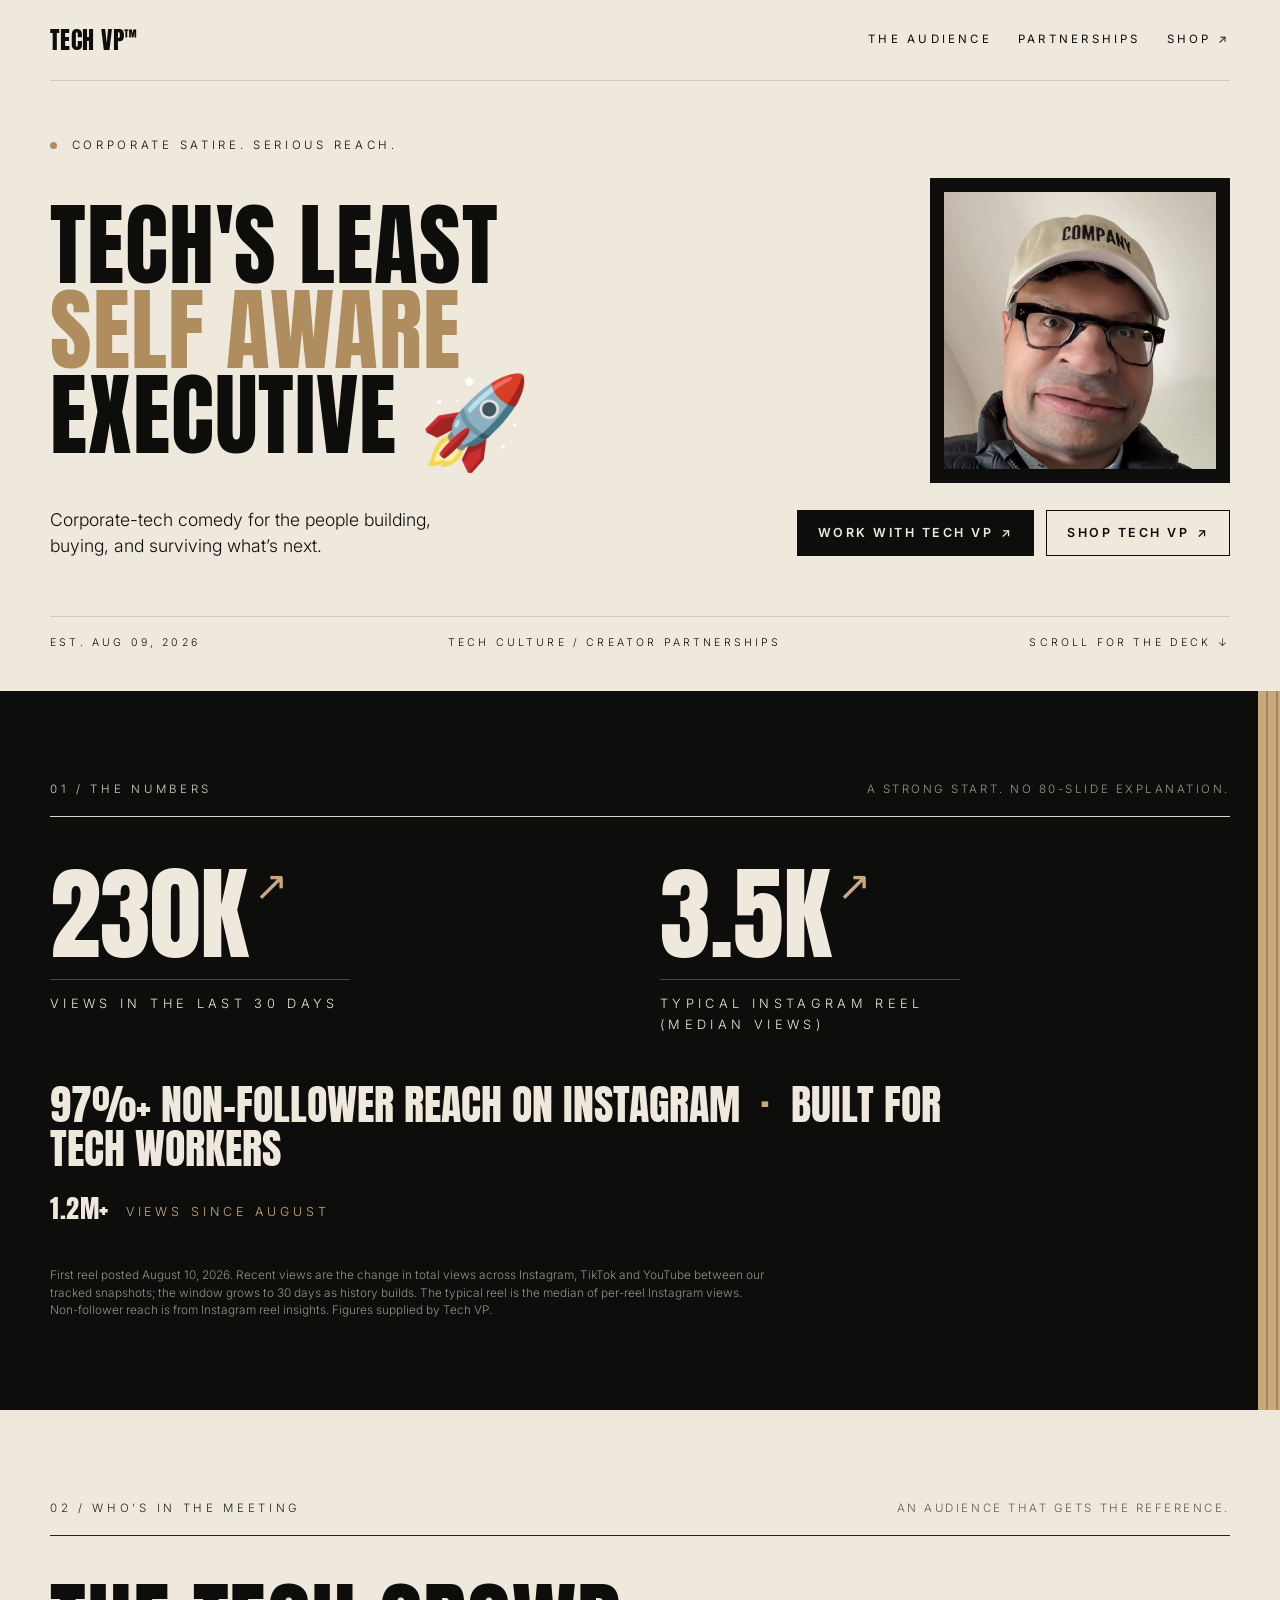
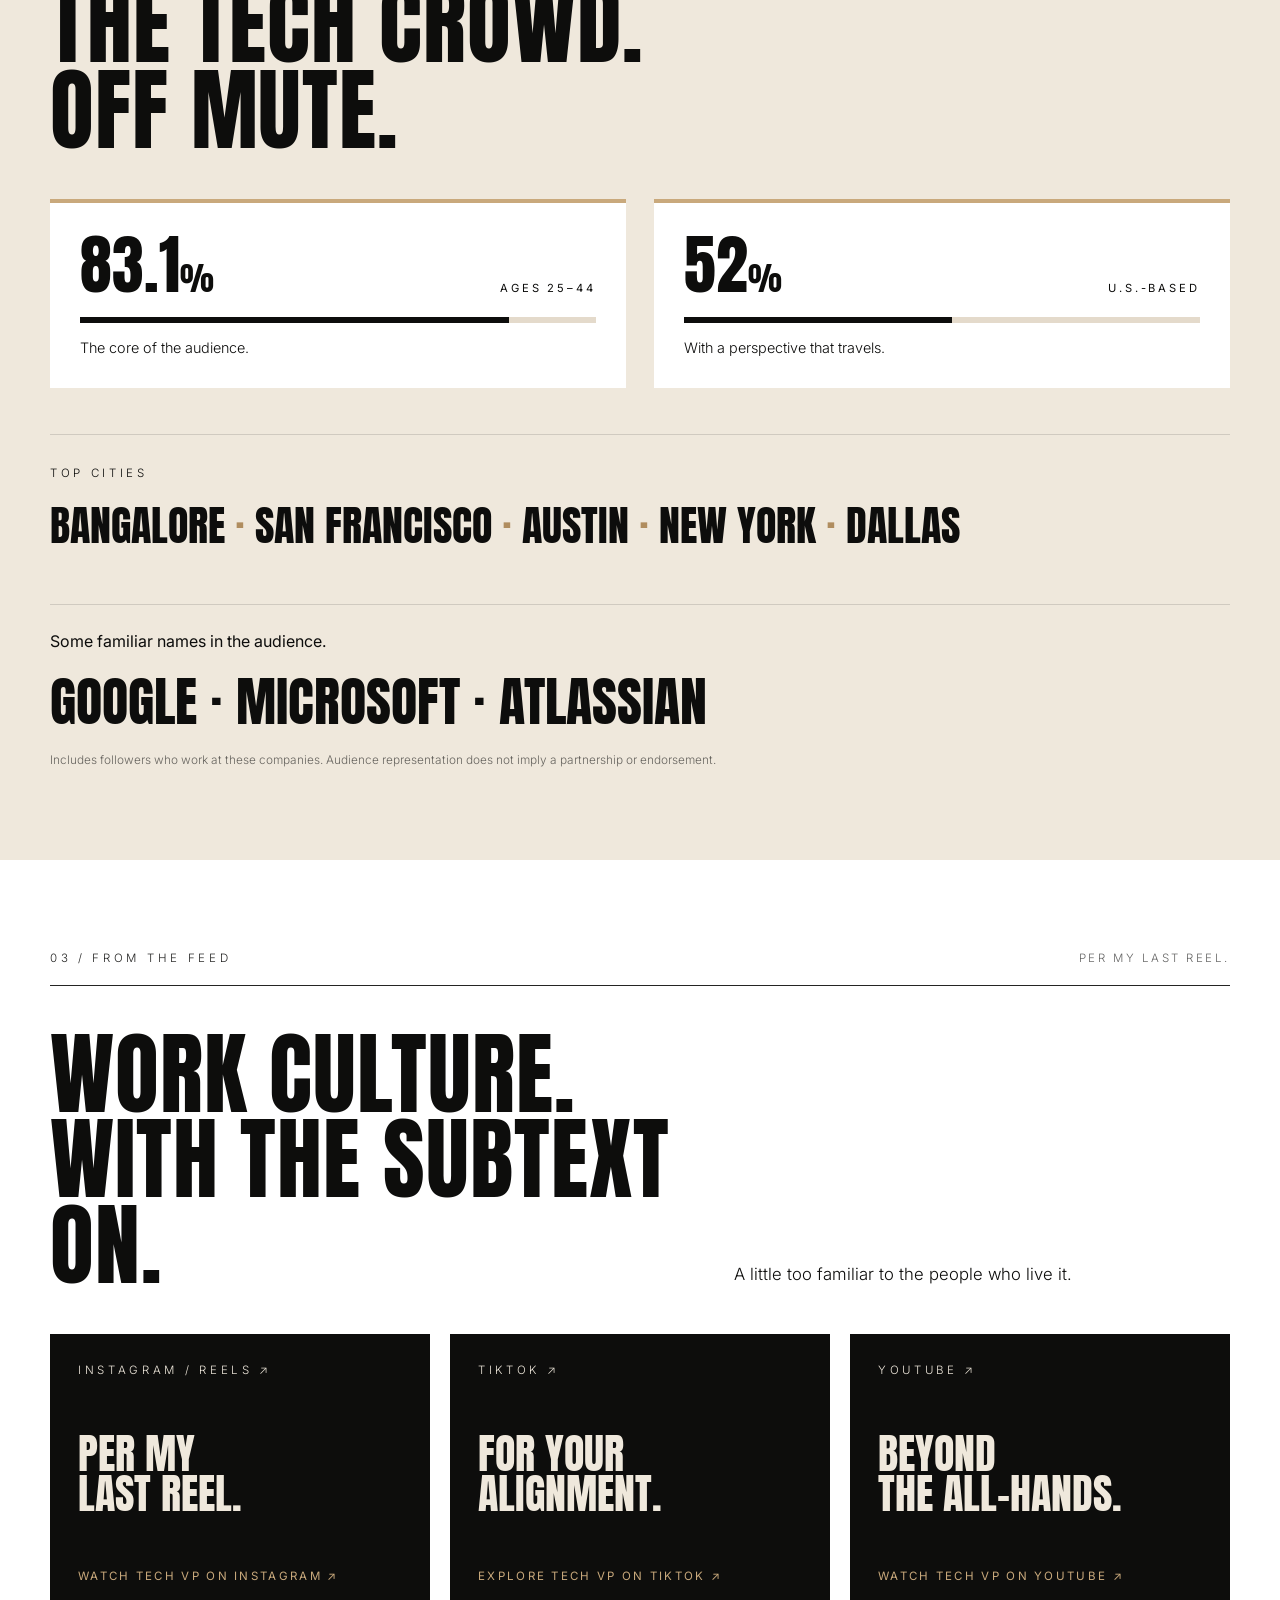
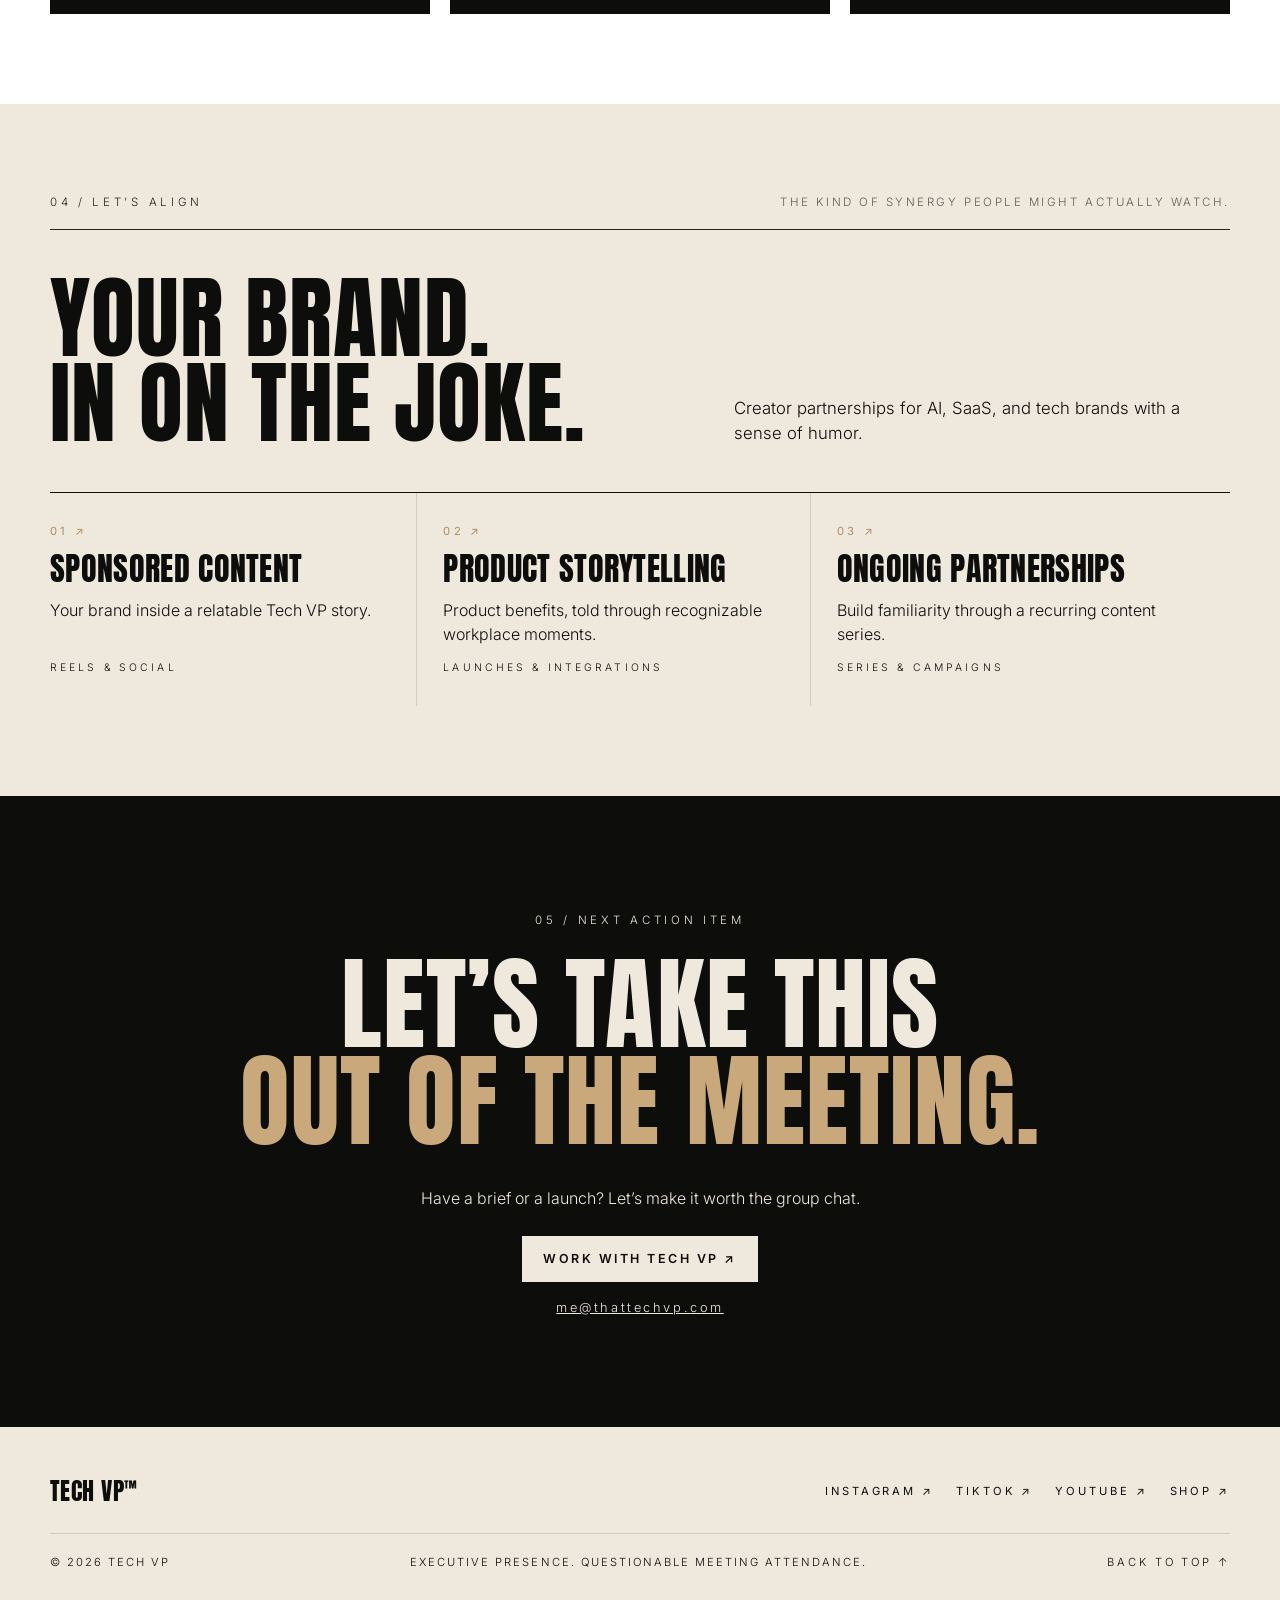
==== commit ab99c9b3: "Update stats from Notion (2026-11-08): 229,830 views in 30 days, 3,468 median reel, 1,227,193 total" ====
--- a/index.html
+++ b/index.html
@@ -2,7 +2,7 @@
 <html lang="en"><head><meta charset="utf-8"><meta name="viewport" content="width=device-width,initial-scale=1"><title>Tech VP — Tech's least self aware executive 🚀</title><meta name="description" content="Tech VP makes corporate-tech comedy for the people building what's next. Explore creator partnerships, audience insights, and the Tech VP shop."><meta property="og:title" content="Tech VP — Tech's least self aware executive 🚀"><meta property="og:description" content="A very serious creator partnership opportunity. For AI, SaaS, and technology brands."><meta name="theme-color" content="#0d0d0c"><link rel="icon" type="image/svg+xml" href="data:image/svg+xml,%3Csvg xmlns='http://www.w3.org/2000/svg' viewBox='0 0 40 40'%3E%3Crect width='40' height='40' rx='8' fill='%23d8f879'/%3E%3Ctext x='5' y='28' font-family='Arial' font-weight='bold' font-size='24' fill='%23171916'%3EVP%3C/text%3E%3C/svg%3E"><link rel="preconnect" href="https://fonts.googleapis.com"><link rel="preconnect" href="https://fonts.gstatic.com" crossorigin><link rel="stylesheet" href="https://fonts.googleapis.com/css2?family=Anton&family=Inter:wght@300;400;600&display=swap"><link rel="stylesheet" href="assets/brand.css?v=5"><link rel="stylesheet" href="assets/home.css?v=5"></head>
 <body><a class="skip" href="#main">Skip to content</a><header class="wrap"><a class="logo" href="#" aria-label="Tech VP home">TECH VP<span>™</span></a><nav aria-label="Main navigation"><a href="#audience">The audience</a><a href="#partnerships">Partnerships</a><a class="nav-shop" href="https://thetechvp.printful.me" target="_blank" rel="noopener">Shop ↗</a></nav></header>
 <main id="main"><section class="hero wrap"><div class="eyebrow"><span class="dot"></span> CORPORATE SATIRE. SERIOUS REACH.</div><div class="hero-intro"><h1>Tech's least<br><em>self aware</em><br>executive 🚀</h1><figure class="portrait"><img src="tech-vp.jpg" width="817" height="831" alt="Tech VP wearing glasses and a COMPANY cap"></figure></div><div class="hero-bottom"><p>Corporate-tech comedy for the people building, buying, and surviving what’s next.</p><div class="hero-actions"><a class="button primary" href="#contact">Work with Tech VP <span>↗</span></a><a class="button outline" href="https://thetechvp.printful.me" target="_blank" rel="noopener">Shop Tech VP <span>↗</span></a></div></div><div class="hero-foot"><span>EST. AUG 09, 2026</span><span>TECH CULTURE / CREATOR PARTNERSHIPS</span><a href="#performance" aria-label="Explore the results">SCROLL FOR THE DECK ↓</a></div></section>
-<section class="results" id="performance"><div class="wrap"><div class="section-top"><span class="eyebrow">01 / THE NUMBERS</span><span class="micro">A strong start. No 80-slide explanation.</span></div><div class="metrics brand-metrics" data-source-date="2026-11-07"><div><strong id="stat-recent-views" data-value="222741" data-days="30">223K<span>↗</span></strong><h2 id="stat-recent-label">Views in the last 30 days</h2></div><div><strong id="stat-median-views" data-value="3468" data-reels="50">3.5K<span>↗</span></strong><h2>Typical Instagram reel<br>(median views)</h2></div></div><p class="audience-line">97%+ non-follower reach on Instagram <i>·</i> Built for tech workers</p><p class="alltime-line"><b id="aggregate-view-count" data-value="1220104">1.2M+</b> views since August</p><p class="fine">First reel posted August 10, 2026. Recent views are the change in total views across Instagram, TikTok and YouTube between our tracked snapshots; the window grows to 30 days as history builds. The typical reel is the median of per-reel Instagram views. Non-follower reach is from Instagram reel insights. Figures supplied by Tech VP.</p></div></section>
+<section class="results" id="performance"><div class="wrap"><div class="section-top"><span class="eyebrow">01 / THE NUMBERS</span><span class="micro">A strong start. No 80-slide explanation.</span></div><div class="metrics brand-metrics" data-source-date="2026-11-08"><div><strong id="stat-recent-views" data-value="229830" data-days="30">230K<span>↗</span></strong><h2 id="stat-recent-label">Views in the last 30 days</h2></div><div><strong id="stat-median-views" data-value="3468" data-reels="50">3.5K<span>↗</span></strong><h2>Typical Instagram reel<br>(median views)</h2></div></div><p class="audience-line">97%+ non-follower reach on Instagram <i>·</i> Built for tech workers</p><p class="alltime-line"><b id="aggregate-view-count" data-value="1227193">1.2M+</b> views since August</p><p class="fine">First reel posted August 10, 2026. Recent views are the change in total views across Instagram, TikTok and YouTube between our tracked snapshots; the window grows to 30 days as history builds. The typical reel is the median of per-reel Instagram views. Non-follower reach is from Instagram reel insights. Figures supplied by Tech VP.</p></div></section>
 <section class="wrap section" id="audience"><div class="section-top"><span class="eyebrow">02 / WHO’S IN THE MEETING</span><span class="micro">An audience that gets the reference.</span></div><div class="split"><h2>The tech crowd. <br>Off mute.</h2></div><div class="demographics"><article><div class="stat-line"><strong>83.1<span>%</span></strong><span>Ages 25–44</span></div><div class="bar" role="img" aria-label="83.1 percent ages 25 to 44"><i style="width:83.1%"></i></div><p>The core of the audience.</p></article><article><div class="stat-line"><strong>52<span>%</span></strong><span>U.S.-based</span></div><div class="bar" role="img" aria-label="52 percent U.S. based"><i style="width:52%"></i></div><p>With a perspective that travels.</p></article></div><div class="cities"><span class="eyebrow">TOP CITIES</span><p>Bangalore <b>·</b> San Francisco <b>·</b> Austin <b>·</b> New York <b>·</b> Dallas</p></div><div class="companies"><p>Some familiar names in the audience.</p><p class="company-names">Google · Microsoft · Atlassian</p><p class="fine">Includes followers who work at these companies. Audience representation does not imply a partnership or endorsement.</p></div></section>
 <section class="content-section" id="content"><div class="wrap section"><div class="section-top"><span class="eyebrow">03 / FROM THE FEED</span><span class="micro">Per my last Reel.</span></div><div class="split"><h2>Work culture. <br>With the subtext on.</h2><p>A little too familiar to the people who live it.</p></div><div class="feed-grid"><a class="feed-card" href="https://www.instagram.com/thattechvp/" target="_blank" rel="noopener"><span class="eyebrow">INSTAGRAM / REELS ↗</span><strong>Per my <br>last Reel.</strong><span>Watch Tech VP on Instagram ↗</span></a><a class="feed-card" href="https://www.tiktok.com/@thattechvp" target="_blank" rel="noopener"><span class="eyebrow">TIKTOK ↗</span><strong>For your <br>alignment.</strong><span>Explore Tech VP on TikTok ↗</span></a><a class="feed-card" href="https://www.youtube.com/@thattechvp" target="_blank" rel="noopener"><span class="eyebrow">YOUTUBE ↗</span><strong>Beyond <br>the all-hands.</strong><span>Watch Tech VP on YouTube ↗</span></a></div></div></section>
 <section class="wrap section" id="partnerships"><div class="section-top"><span class="eyebrow">04 / LET’S ALIGN</span><span class="micro">The kind of synergy people might actually watch.</span></div><div class="split"><h2>Your brand. <br>In on the joke.</h2><p>Creator partnerships for AI, SaaS, and tech brands with a sense of humor.</p></div><div class="partnerships"><article><span class="index">01 ↗</span><h3>Sponsored content</h3><p>Your brand inside a relatable Tech VP story.</p><span class="tag">REELS & SOCIAL</span></article><article><span class="index">02 ↗</span><h3>Product storytelling</h3><p>Product benefits, told through recognizable workplace moments.</p><span class="tag">LAUNCHES & INTEGRATIONS</span></article><article><span class="index">03 ↗</span><h3>Ongoing partnerships</h3><p>Build familiarity through a recurring content series.</p><span class="tag">SERIES & CAMPAIGNS</span></article></div></section>
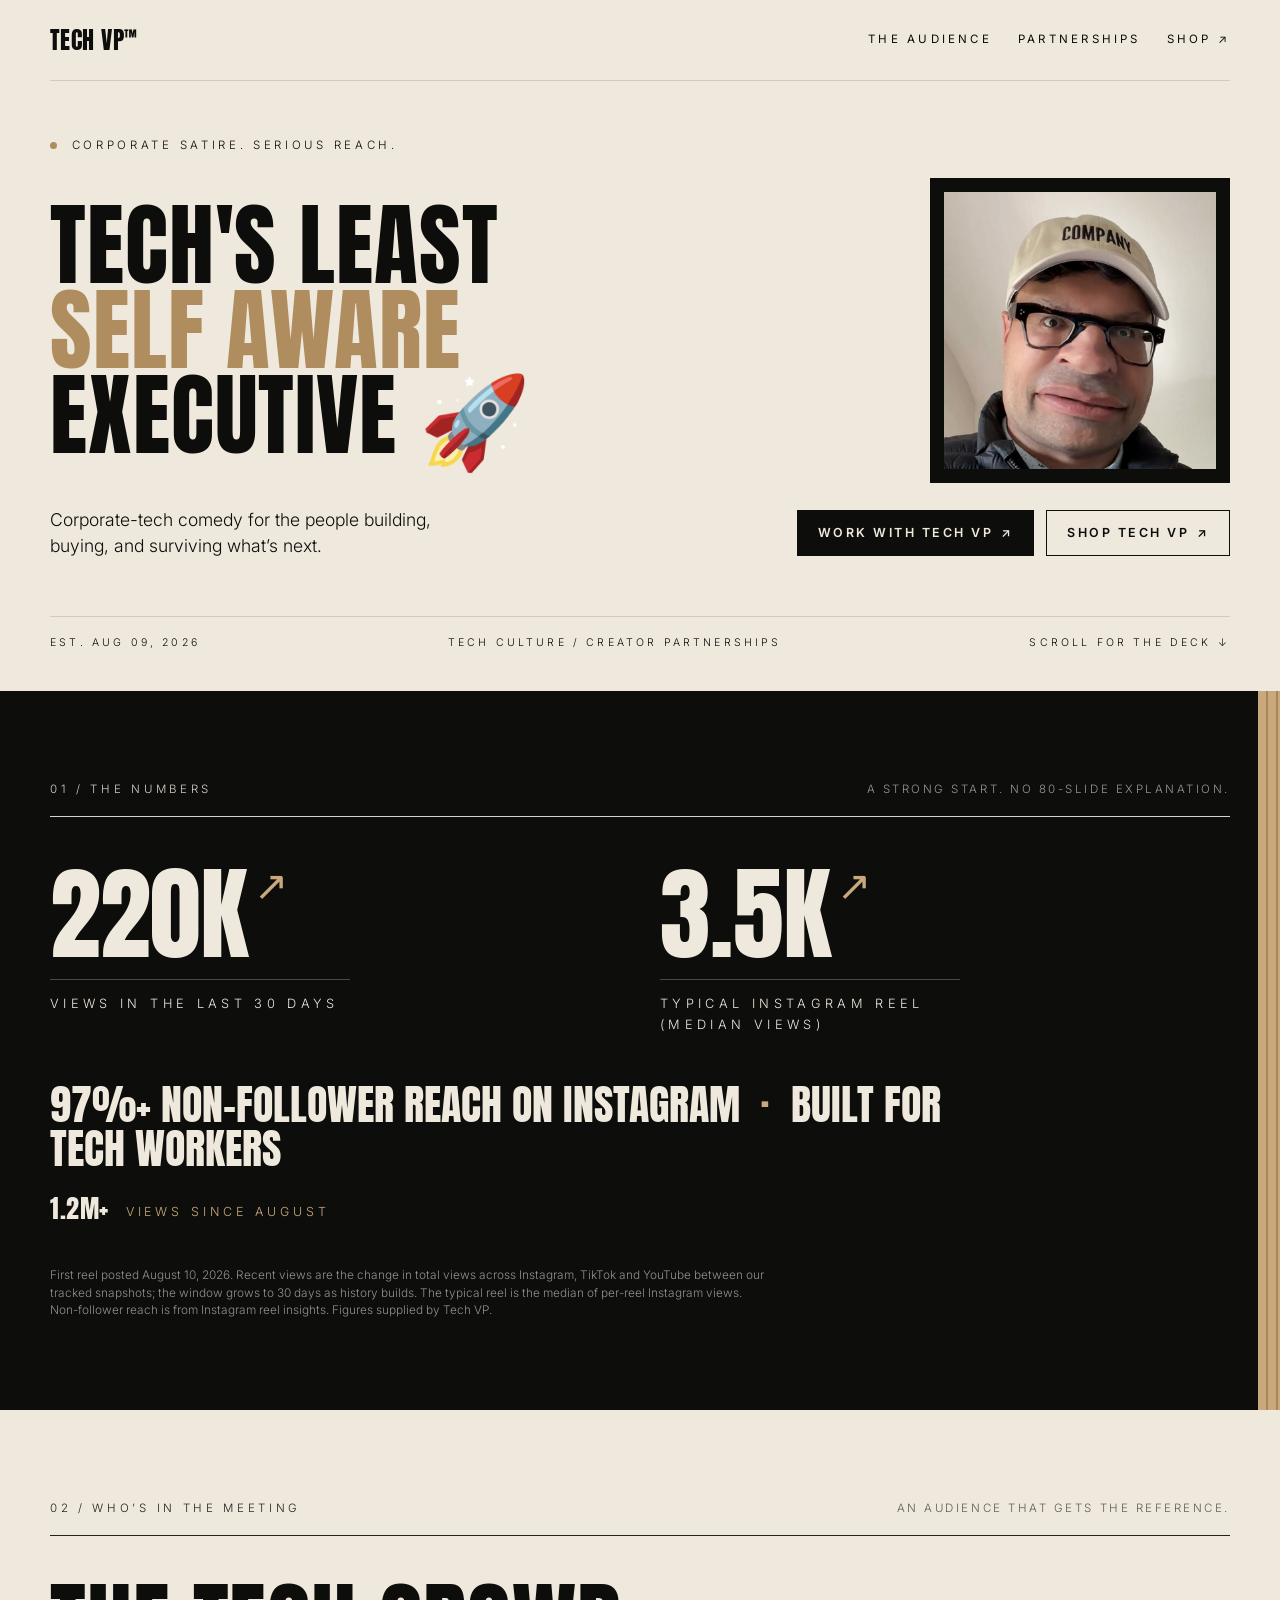
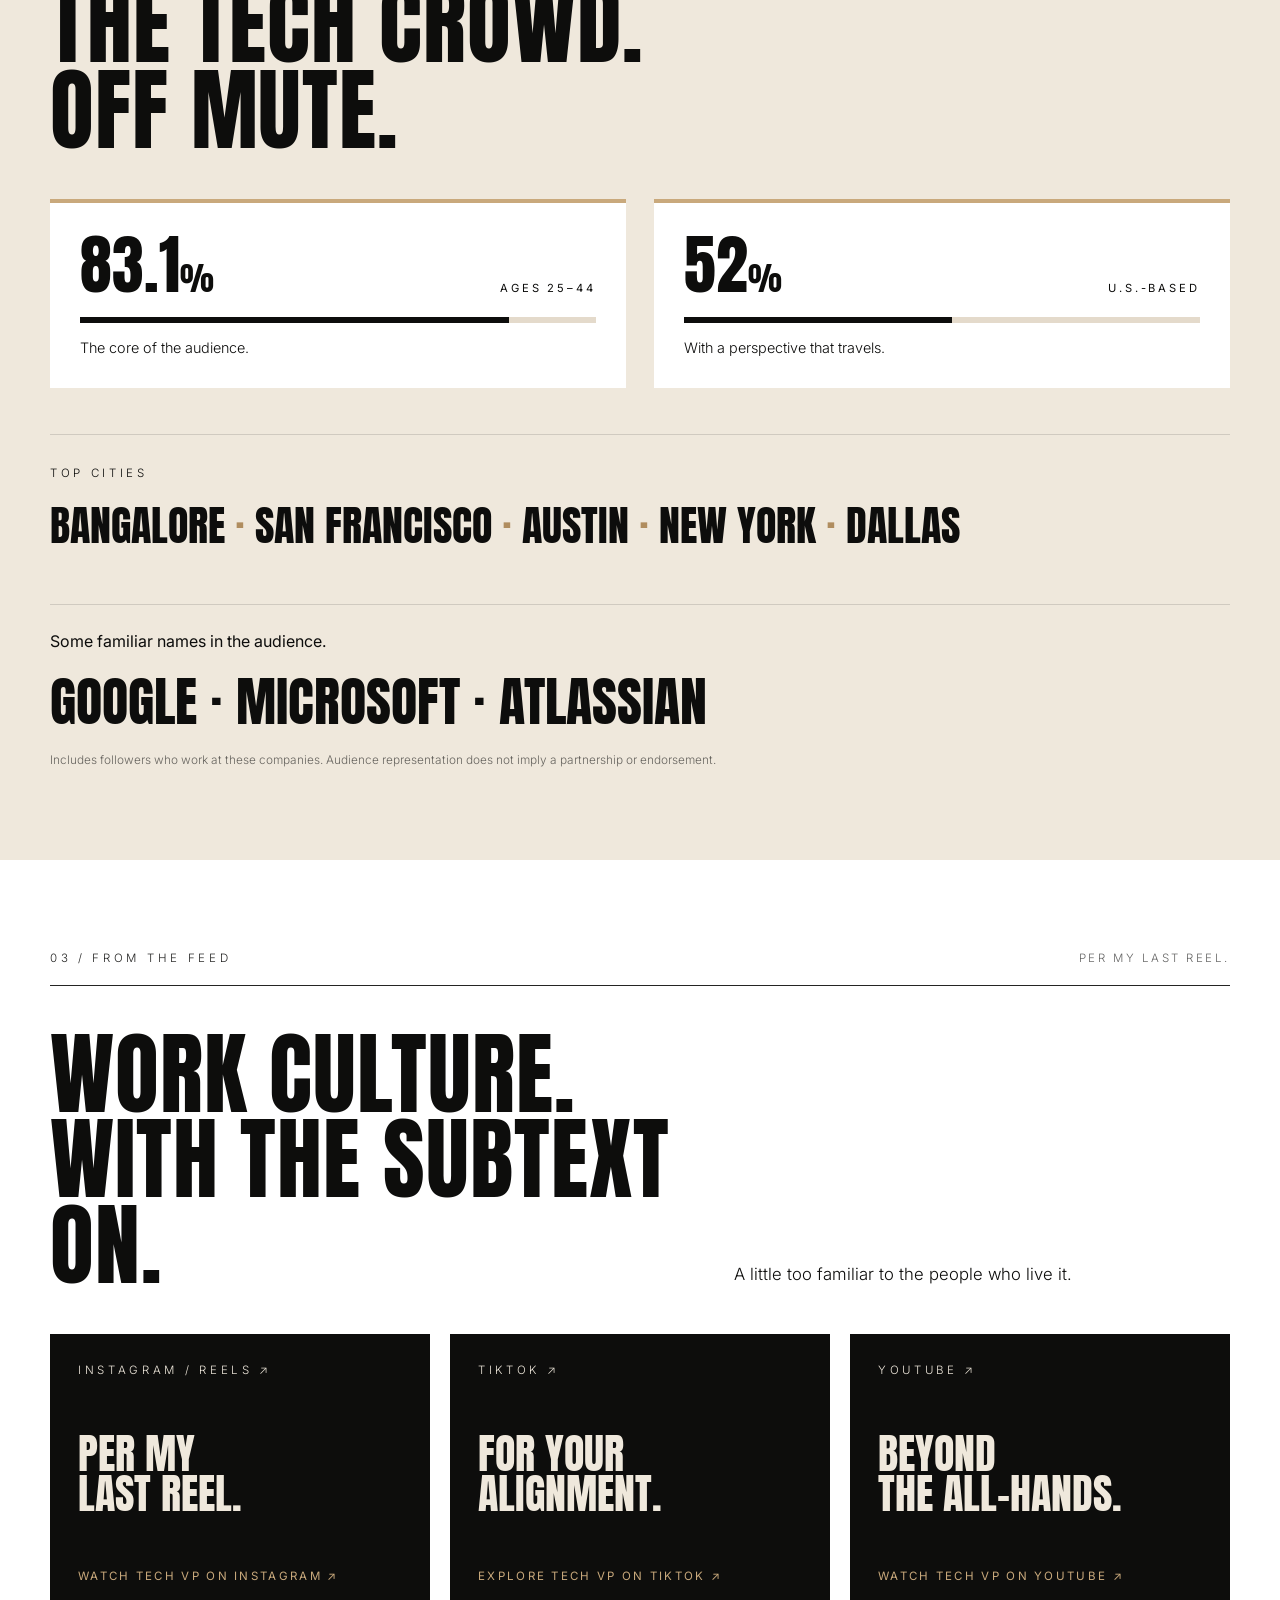
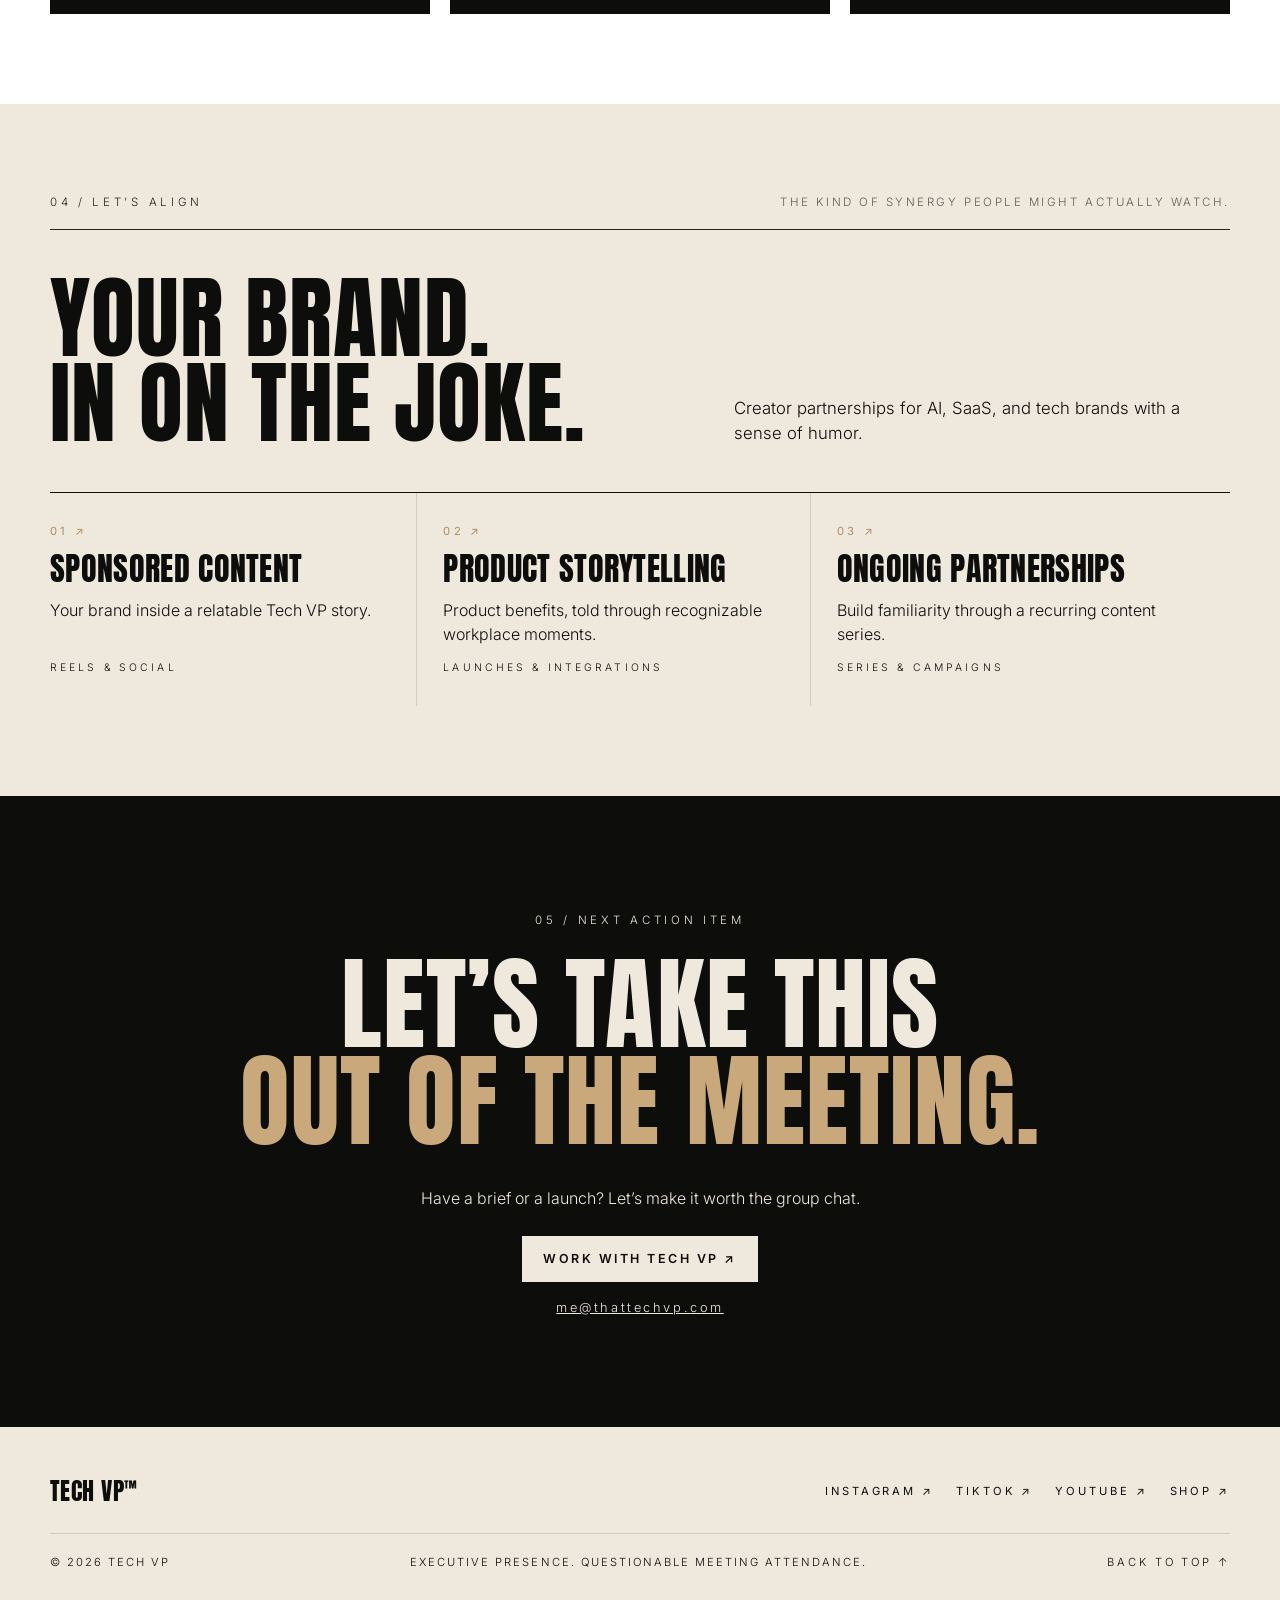
==== commit 85237e7a: "Update stats from Notion (2026-11-09): 219,878 views in 30 days, 3,468 median reel, 1,228,432 total" ====
--- a/index.html
+++ b/index.html
@@ -2,7 +2,7 @@
 <html lang="en"><head><meta charset="utf-8"><meta name="viewport" content="width=device-width,initial-scale=1"><title>Tech VP — Tech's least self aware executive 🚀</title><meta name="description" content="Tech VP makes corporate-tech comedy for the people building what's next. Explore creator partnerships, audience insights, and the Tech VP shop."><meta property="og:title" content="Tech VP — Tech's least self aware executive 🚀"><meta property="og:description" content="A very serious creator partnership opportunity. For AI, SaaS, and technology brands."><meta name="theme-color" content="#0d0d0c"><link rel="icon" type="image/svg+xml" href="data:image/svg+xml,%3Csvg xmlns='http://www.w3.org/2000/svg' viewBox='0 0 40 40'%3E%3Crect width='40' height='40' rx='8' fill='%23d8f879'/%3E%3Ctext x='5' y='28' font-family='Arial' font-weight='bold' font-size='24' fill='%23171916'%3EVP%3C/text%3E%3C/svg%3E"><link rel="preconnect" href="https://fonts.googleapis.com"><link rel="preconnect" href="https://fonts.gstatic.com" crossorigin><link rel="stylesheet" href="https://fonts.googleapis.com/css2?family=Anton&family=Inter:wght@300;400;600&display=swap"><link rel="stylesheet" href="assets/brand.css?v=5"><link rel="stylesheet" href="assets/home.css?v=5"></head>
 <body><a class="skip" href="#main">Skip to content</a><header class="wrap"><a class="logo" href="#" aria-label="Tech VP home">TECH VP<span>™</span></a><nav aria-label="Main navigation"><a href="#audience">The audience</a><a href="#partnerships">Partnerships</a><a class="nav-shop" href="https://thetechvp.printful.me" target="_blank" rel="noopener">Shop ↗</a></nav></header>
 <main id="main"><section class="hero wrap"><div class="eyebrow"><span class="dot"></span> CORPORATE SATIRE. SERIOUS REACH.</div><div class="hero-intro"><h1>Tech's least<br><em>self aware</em><br>executive 🚀</h1><figure class="portrait"><img src="tech-vp.jpg" width="817" height="831" alt="Tech VP wearing glasses and a COMPANY cap"></figure></div><div class="hero-bottom"><p>Corporate-tech comedy for the people building, buying, and surviving what’s next.</p><div class="hero-actions"><a class="button primary" href="#contact">Work with Tech VP <span>↗</span></a><a class="button outline" href="https://thetechvp.printful.me" target="_blank" rel="noopener">Shop Tech VP <span>↗</span></a></div></div><div class="hero-foot"><span>EST. AUG 09, 2026</span><span>TECH CULTURE / CREATOR PARTNERSHIPS</span><a href="#performance" aria-label="Explore the results">SCROLL FOR THE DECK ↓</a></div></section>
-<section class="results" id="performance"><div class="wrap"><div class="section-top"><span class="eyebrow">01 / THE NUMBERS</span><span class="micro">A strong start. No 80-slide explanation.</span></div><div class="metrics brand-metrics" data-source-date="2026-11-08"><div><strong id="stat-recent-views" data-value="229830" data-days="30">230K<span>↗</span></strong><h2 id="stat-recent-label">Views in the last 30 days</h2></div><div><strong id="stat-median-views" data-value="3468" data-reels="50">3.5K<span>↗</span></strong><h2>Typical Instagram reel<br>(median views)</h2></div></div><p class="audience-line">97%+ non-follower reach on Instagram <i>·</i> Built for tech workers</p><p class="alltime-line"><b id="aggregate-view-count" data-value="1227193">1.2M+</b> views since August</p><p class="fine">First reel posted August 10, 2026. Recent views are the change in total views across Instagram, TikTok and YouTube between our tracked snapshots; the window grows to 30 days as history builds. The typical reel is the median of per-reel Instagram views. Non-follower reach is from Instagram reel insights. Figures supplied by Tech VP.</p></div></section>
+<section class="results" id="performance"><div class="wrap"><div class="section-top"><span class="eyebrow">01 / THE NUMBERS</span><span class="micro">A strong start. No 80-slide explanation.</span></div><div class="metrics brand-metrics" data-source-date="2026-11-09"><div><strong id="stat-recent-views" data-value="219878" data-days="30">220K<span>↗</span></strong><h2 id="stat-recent-label">Views in the last 30 days</h2></div><div><strong id="stat-median-views" data-value="3468" data-reels="50">3.5K<span>↗</span></strong><h2>Typical Instagram reel<br>(median views)</h2></div></div><p class="audience-line">97%+ non-follower reach on Instagram <i>·</i> Built for tech workers</p><p class="alltime-line"><b id="aggregate-view-count" data-value="1228432">1.2M+</b> views since August</p><p class="fine">First reel posted August 10, 2026. Recent views are the change in total views across Instagram, TikTok and YouTube between our tracked snapshots; the window grows to 30 days as history builds. The typical reel is the median of per-reel Instagram views. Non-follower reach is from Instagram reel insights. Figures supplied by Tech VP.</p></div></section>
 <section class="wrap section" id="audience"><div class="section-top"><span class="eyebrow">02 / WHO’S IN THE MEETING</span><span class="micro">An audience that gets the reference.</span></div><div class="split"><h2>The tech crowd. <br>Off mute.</h2></div><div class="demographics"><article><div class="stat-line"><strong>83.1<span>%</span></strong><span>Ages 25–44</span></div><div class="bar" role="img" aria-label="83.1 percent ages 25 to 44"><i style="width:83.1%"></i></div><p>The core of the audience.</p></article><article><div class="stat-line"><strong>52<span>%</span></strong><span>U.S.-based</span></div><div class="bar" role="img" aria-label="52 percent U.S. based"><i style="width:52%"></i></div><p>With a perspective that travels.</p></article></div><div class="cities"><span class="eyebrow">TOP CITIES</span><p>Bangalore <b>·</b> San Francisco <b>·</b> Austin <b>·</b> New York <b>·</b> Dallas</p></div><div class="companies"><p>Some familiar names in the audience.</p><p class="company-names">Google · Microsoft · Atlassian</p><p class="fine">Includes followers who work at these companies. Audience representation does not imply a partnership or endorsement.</p></div></section>
 <section class="content-section" id="content"><div class="wrap section"><div class="section-top"><span class="eyebrow">03 / FROM THE FEED</span><span class="micro">Per my last Reel.</span></div><div class="split"><h2>Work culture. <br>With the subtext on.</h2><p>A little too familiar to the people who live it.</p></div><div class="feed-grid"><a class="feed-card" href="https://www.instagram.com/thattechvp/" target="_blank" rel="noopener"><span class="eyebrow">INSTAGRAM / REELS ↗</span><strong>Per my <br>last Reel.</strong><span>Watch Tech VP on Instagram ↗</span></a><a class="feed-card" href="https://www.tiktok.com/@thattechvp" target="_blank" rel="noopener"><span class="eyebrow">TIKTOK ↗</span><strong>For your <br>alignment.</strong><span>Explore Tech VP on TikTok ↗</span></a><a class="feed-card" href="https://www.youtube.com/@thattechvp" target="_blank" rel="noopener"><span class="eyebrow">YOUTUBE ↗</span><strong>Beyond <br>the all-hands.</strong><span>Watch Tech VP on YouTube ↗</span></a></div></div></section>
 <section class="wrap section" id="partnerships"><div class="section-top"><span class="eyebrow">04 / LET’S ALIGN</span><span class="micro">The kind of synergy people might actually watch.</span></div><div class="split"><h2>Your brand. <br>In on the joke.</h2><p>Creator partnerships for AI, SaaS, and tech brands with a sense of humor.</p></div><div class="partnerships"><article><span class="index">01 ↗</span><h3>Sponsored content</h3><p>Your brand inside a relatable Tech VP story.</p><span class="tag">REELS & SOCIAL</span></article><article><span class="index">02 ↗</span><h3>Product storytelling</h3><p>Product benefits, told through recognizable workplace moments.</p><span class="tag">LAUNCHES & INTEGRATIONS</span></article><article><span class="index">03 ↗</span><h3>Ongoing partnerships</h3><p>Build familiarity through a recurring content series.</p><span class="tag">SERIES & CAMPAIGNS</span></article></div></section>
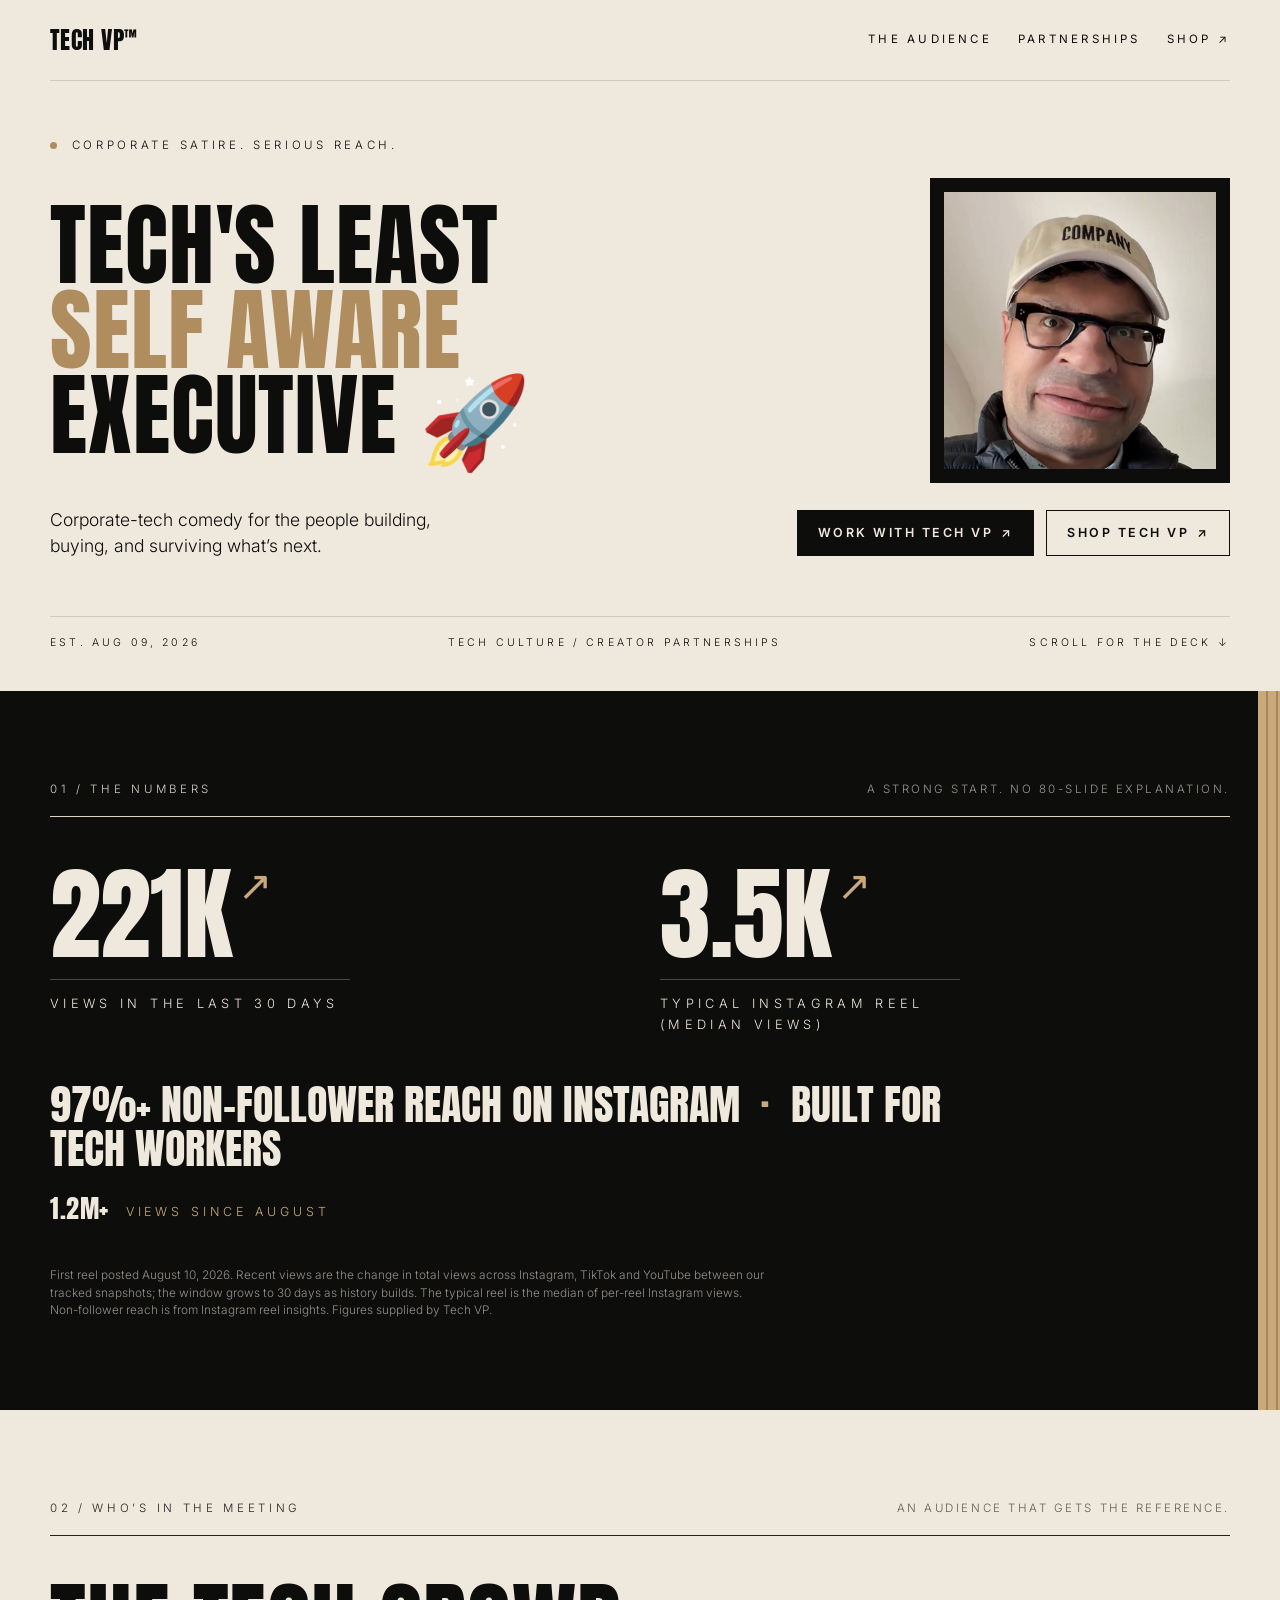
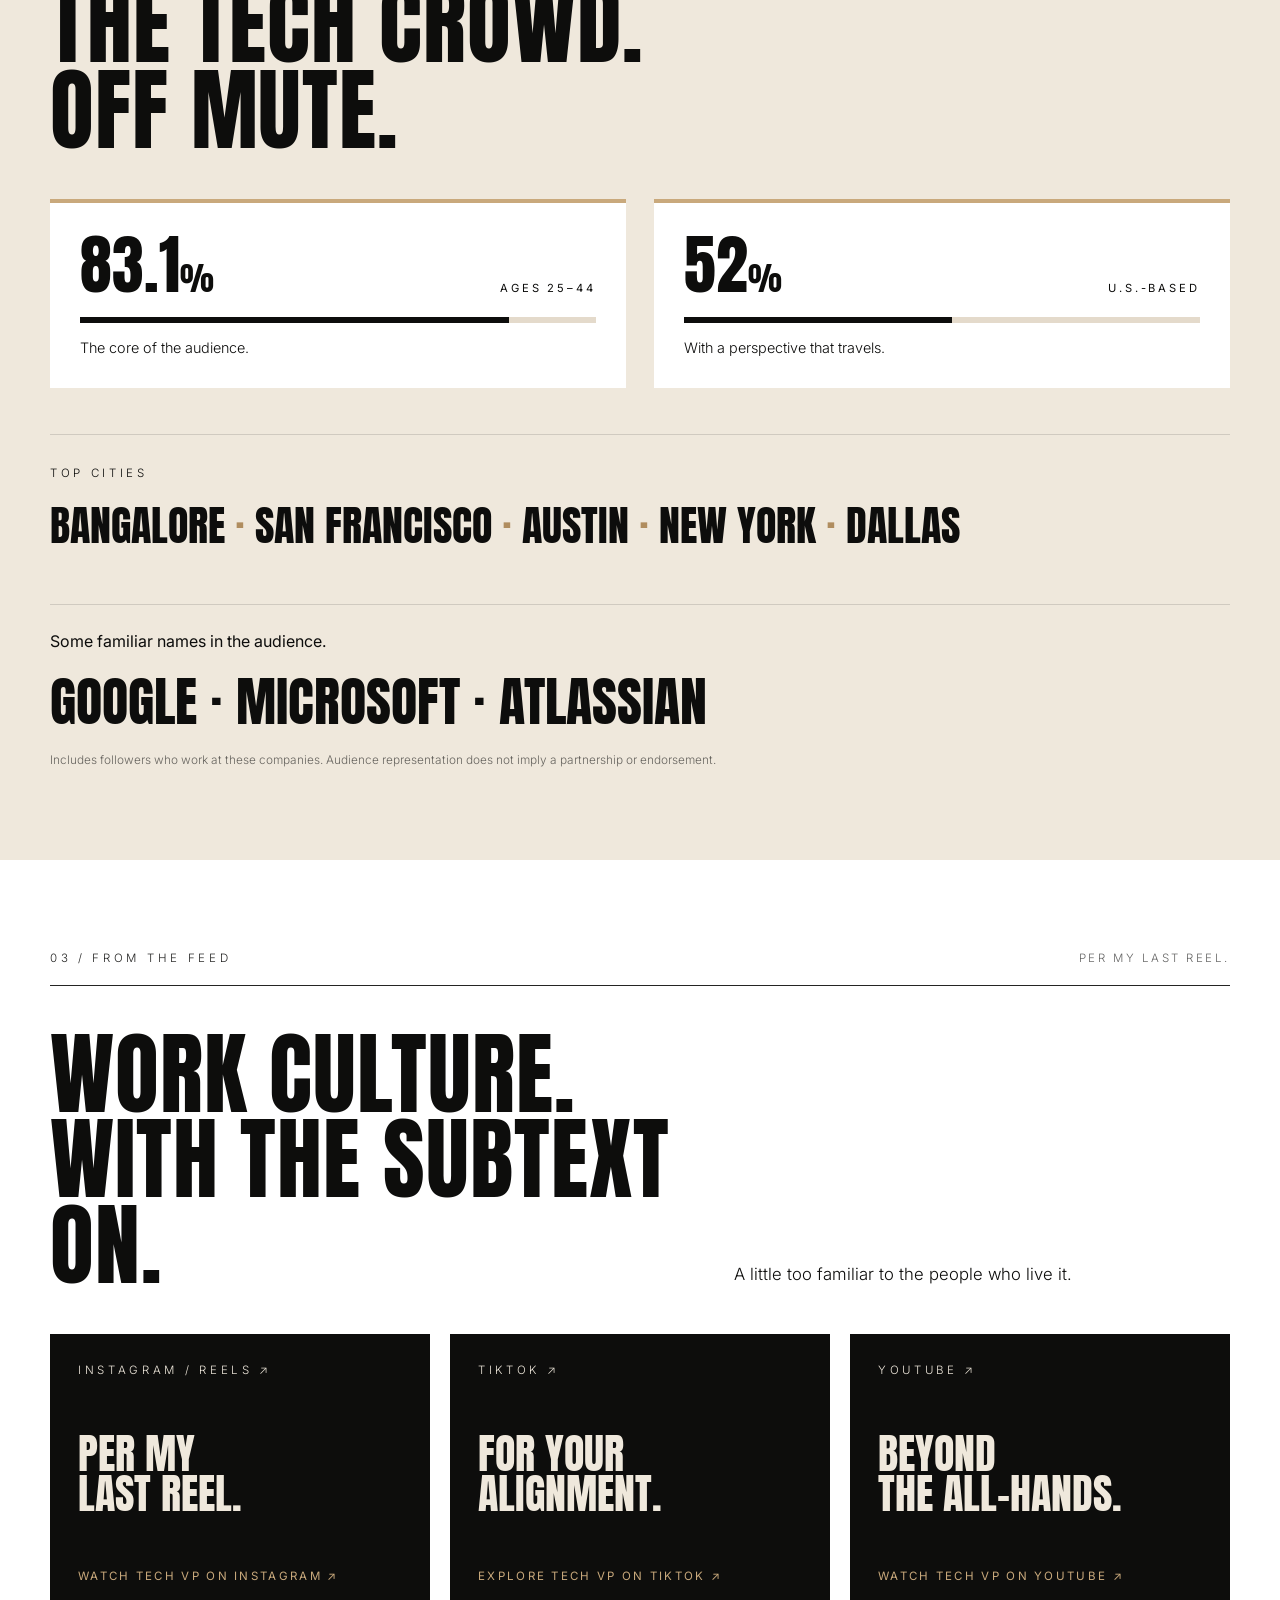
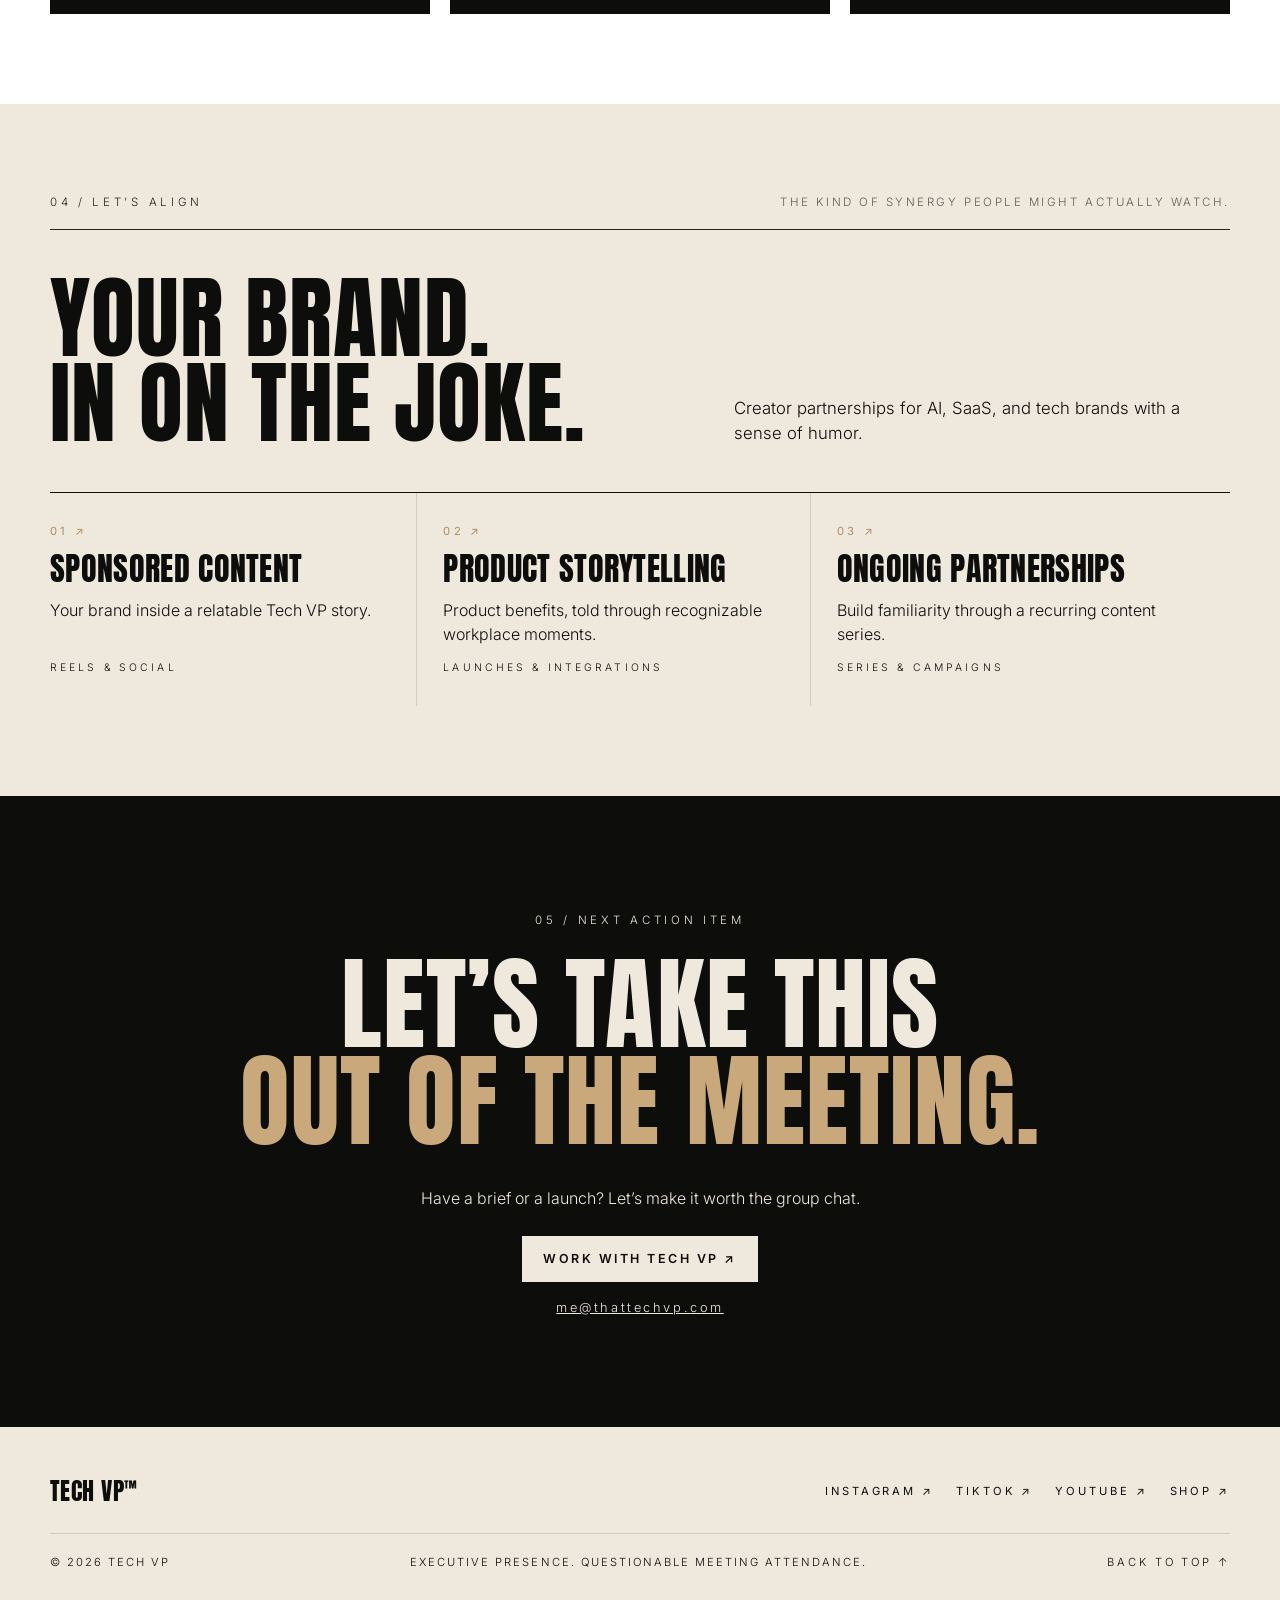
==== commit d58f23b2: "Update stats from Notion (2026-11-10): 220,788 views in 30 days, 3,468 median reel, 1,229,342 total" ====
--- a/index.html
+++ b/index.html
@@ -2,7 +2,7 @@
 <html lang="en"><head><meta charset="utf-8"><meta name="viewport" content="width=device-width,initial-scale=1"><title>Tech VP — Tech's least self aware executive 🚀</title><meta name="description" content="Tech VP makes corporate-tech comedy for the people building what's next. Explore creator partnerships, audience insights, and the Tech VP shop."><meta property="og:title" content="Tech VP — Tech's least self aware executive 🚀"><meta property="og:description" content="A very serious creator partnership opportunity. For AI, SaaS, and technology brands."><meta name="theme-color" content="#0d0d0c"><link rel="icon" type="image/svg+xml" href="data:image/svg+xml,%3Csvg xmlns='http://www.w3.org/2000/svg' viewBox='0 0 40 40'%3E%3Crect width='40' height='40' rx='8' fill='%23d8f879'/%3E%3Ctext x='5' y='28' font-family='Arial' font-weight='bold' font-size='24' fill='%23171916'%3EVP%3C/text%3E%3C/svg%3E"><link rel="preconnect" href="https://fonts.googleapis.com"><link rel="preconnect" href="https://fonts.gstatic.com" crossorigin><link rel="stylesheet" href="https://fonts.googleapis.com/css2?family=Anton&family=Inter:wght@300;400;600&display=swap"><link rel="stylesheet" href="assets/brand.css?v=5"><link rel="stylesheet" href="assets/home.css?v=5"></head>
 <body><a class="skip" href="#main">Skip to content</a><header class="wrap"><a class="logo" href="#" aria-label="Tech VP home">TECH VP<span>™</span></a><nav aria-label="Main navigation"><a href="#audience">The audience</a><a href="#partnerships">Partnerships</a><a class="nav-shop" href="https://thetechvp.printful.me" target="_blank" rel="noopener">Shop ↗</a></nav></header>
 <main id="main"><section class="hero wrap"><div class="eyebrow"><span class="dot"></span> CORPORATE SATIRE. SERIOUS REACH.</div><div class="hero-intro"><h1>Tech's least<br><em>self aware</em><br>executive 🚀</h1><figure class="portrait"><img src="tech-vp.jpg" width="817" height="831" alt="Tech VP wearing glasses and a COMPANY cap"></figure></div><div class="hero-bottom"><p>Corporate-tech comedy for the people building, buying, and surviving what’s next.</p><div class="hero-actions"><a class="button primary" href="#contact">Work with Tech VP <span>↗</span></a><a class="button outline" href="https://thetechvp.printful.me" target="_blank" rel="noopener">Shop Tech VP <span>↗</span></a></div></div><div class="hero-foot"><span>EST. AUG 09, 2026</span><span>TECH CULTURE / CREATOR PARTNERSHIPS</span><a href="#performance" aria-label="Explore the results">SCROLL FOR THE DECK ↓</a></div></section>
-<section class="results" id="performance"><div class="wrap"><div class="section-top"><span class="eyebrow">01 / THE NUMBERS</span><span class="micro">A strong start. No 80-slide explanation.</span></div><div class="metrics brand-metrics" data-source-date="2026-11-09"><div><strong id="stat-recent-views" data-value="219878" data-days="30">220K<span>↗</span></strong><h2 id="stat-recent-label">Views in the last 30 days</h2></div><div><strong id="stat-median-views" data-value="3468" data-reels="50">3.5K<span>↗</span></strong><h2>Typical Instagram reel<br>(median views)</h2></div></div><p class="audience-line">97%+ non-follower reach on Instagram <i>·</i> Built for tech workers</p><p class="alltime-line"><b id="aggregate-view-count" data-value="1228432">1.2M+</b> views since August</p><p class="fine">First reel posted August 10, 2026. Recent views are the change in total views across Instagram, TikTok and YouTube between our tracked snapshots; the window grows to 30 days as history builds. The typical reel is the median of per-reel Instagram views. Non-follower reach is from Instagram reel insights. Figures supplied by Tech VP.</p></div></section>
+<section class="results" id="performance"><div class="wrap"><div class="section-top"><span class="eyebrow">01 / THE NUMBERS</span><span class="micro">A strong start. No 80-slide explanation.</span></div><div class="metrics brand-metrics" data-source-date="2026-11-10"><div><strong id="stat-recent-views" data-value="220788" data-days="30">221K<span>↗</span></strong><h2 id="stat-recent-label">Views in the last 30 days</h2></div><div><strong id="stat-median-views" data-value="3468" data-reels="50">3.5K<span>↗</span></strong><h2>Typical Instagram reel<br>(median views)</h2></div></div><p class="audience-line">97%+ non-follower reach on Instagram <i>·</i> Built for tech workers</p><p class="alltime-line"><b id="aggregate-view-count" data-value="1229342">1.2M+</b> views since August</p><p class="fine">First reel posted August 10, 2026. Recent views are the change in total views across Instagram, TikTok and YouTube between our tracked snapshots; the window grows to 30 days as history builds. The typical reel is the median of per-reel Instagram views. Non-follower reach is from Instagram reel insights. Figures supplied by Tech VP.</p></div></section>
 <section class="wrap section" id="audience"><div class="section-top"><span class="eyebrow">02 / WHO’S IN THE MEETING</span><span class="micro">An audience that gets the reference.</span></div><div class="split"><h2>The tech crowd. <br>Off mute.</h2></div><div class="demographics"><article><div class="stat-line"><strong>83.1<span>%</span></strong><span>Ages 25–44</span></div><div class="bar" role="img" aria-label="83.1 percent ages 25 to 44"><i style="width:83.1%"></i></div><p>The core of the audience.</p></article><article><div class="stat-line"><strong>52<span>%</span></strong><span>U.S.-based</span></div><div class="bar" role="img" aria-label="52 percent U.S. based"><i style="width:52%"></i></div><p>With a perspective that travels.</p></article></div><div class="cities"><span class="eyebrow">TOP CITIES</span><p>Bangalore <b>·</b> San Francisco <b>·</b> Austin <b>·</b> New York <b>·</b> Dallas</p></div><div class="companies"><p>Some familiar names in the audience.</p><p class="company-names">Google · Microsoft · Atlassian</p><p class="fine">Includes followers who work at these companies. Audience representation does not imply a partnership or endorsement.</p></div></section>
 <section class="content-section" id="content"><div class="wrap section"><div class="section-top"><span class="eyebrow">03 / FROM THE FEED</span><span class="micro">Per my last Reel.</span></div><div class="split"><h2>Work culture. <br>With the subtext on.</h2><p>A little too familiar to the people who live it.</p></div><div class="feed-grid"><a class="feed-card" href="https://www.instagram.com/thattechvp/" target="_blank" rel="noopener"><span class="eyebrow">INSTAGRAM / REELS ↗</span><strong>Per my <br>last Reel.</strong><span>Watch Tech VP on Instagram ↗</span></a><a class="feed-card" href="https://www.tiktok.com/@thattechvp" target="_blank" rel="noopener"><span class="eyebrow">TIKTOK ↗</span><strong>For your <br>alignment.</strong><span>Explore Tech VP on TikTok ↗</span></a><a class="feed-card" href="https://www.youtube.com/@thattechvp" target="_blank" rel="noopener"><span class="eyebrow">YOUTUBE ↗</span><strong>Beyond <br>the all-hands.</strong><span>Watch Tech VP on YouTube ↗</span></a></div></div></section>
 <section class="wrap section" id="partnerships"><div class="section-top"><span class="eyebrow">04 / LET’S ALIGN</span><span class="micro">The kind of synergy people might actually watch.</span></div><div class="split"><h2>Your brand. <br>In on the joke.</h2><p>Creator partnerships for AI, SaaS, and tech brands with a sense of humor.</p></div><div class="partnerships"><article><span class="index">01 ↗</span><h3>Sponsored content</h3><p>Your brand inside a relatable Tech VP story.</p><span class="tag">REELS & SOCIAL</span></article><article><span class="index">02 ↗</span><h3>Product storytelling</h3><p>Product benefits, told through recognizable workplace moments.</p><span class="tag">LAUNCHES & INTEGRATIONS</span></article><article><span class="index">03 ↗</span><h3>Ongoing partnerships</h3><p>Build familiarity through a recurring content series.</p><span class="tag">SERIES & CAMPAIGNS</span></article></div></section>
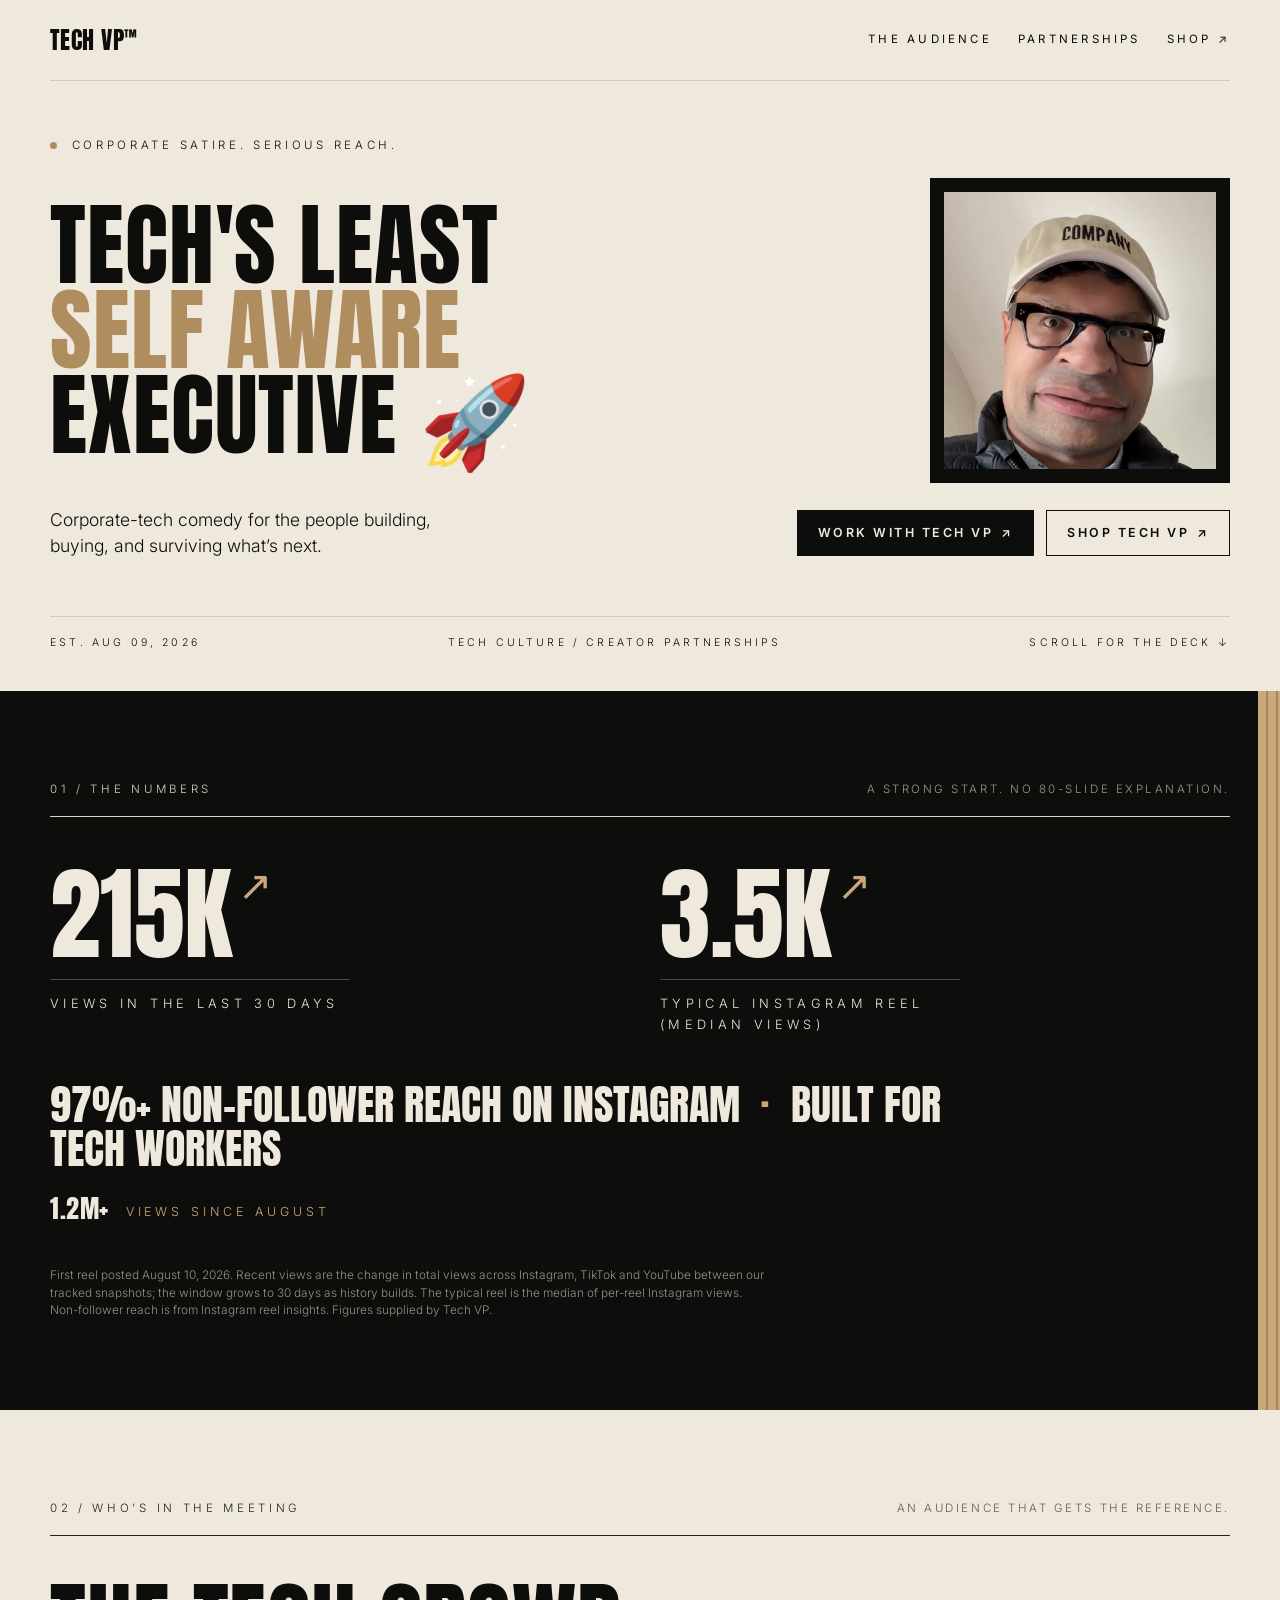
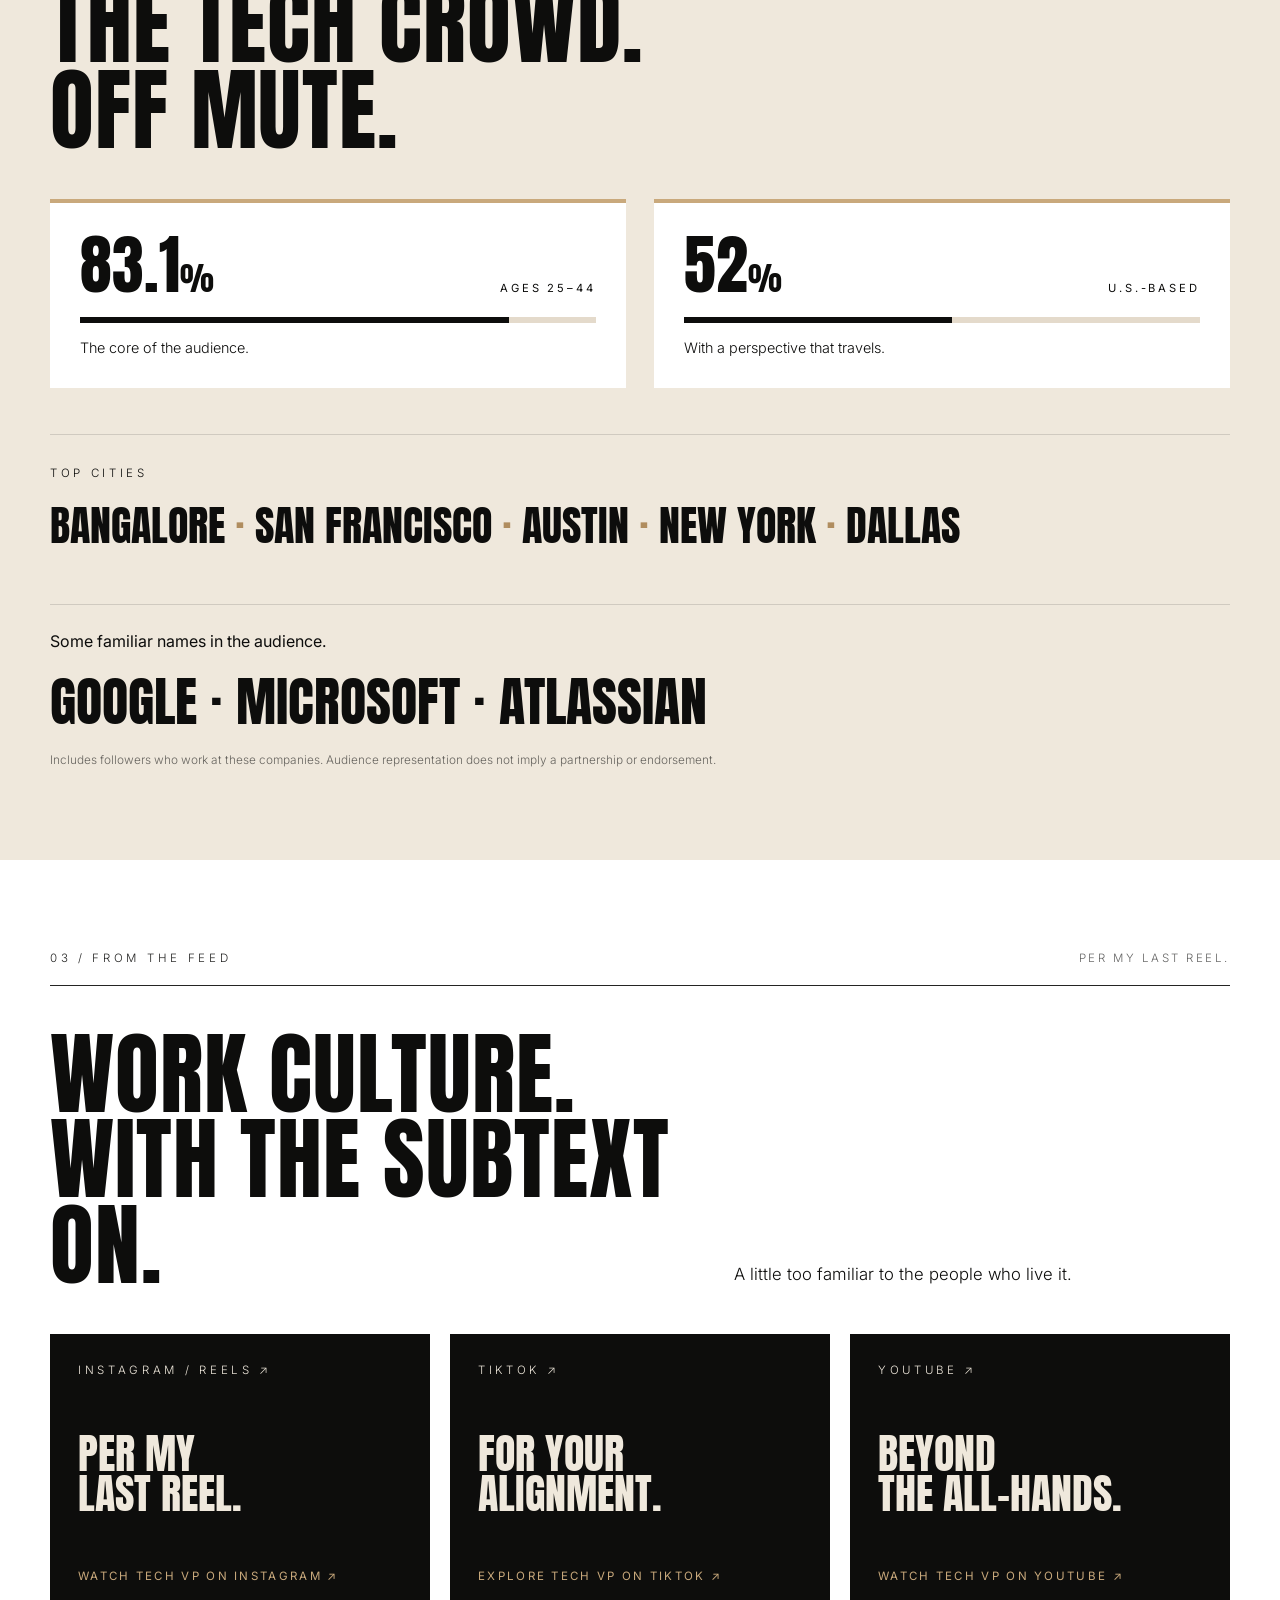
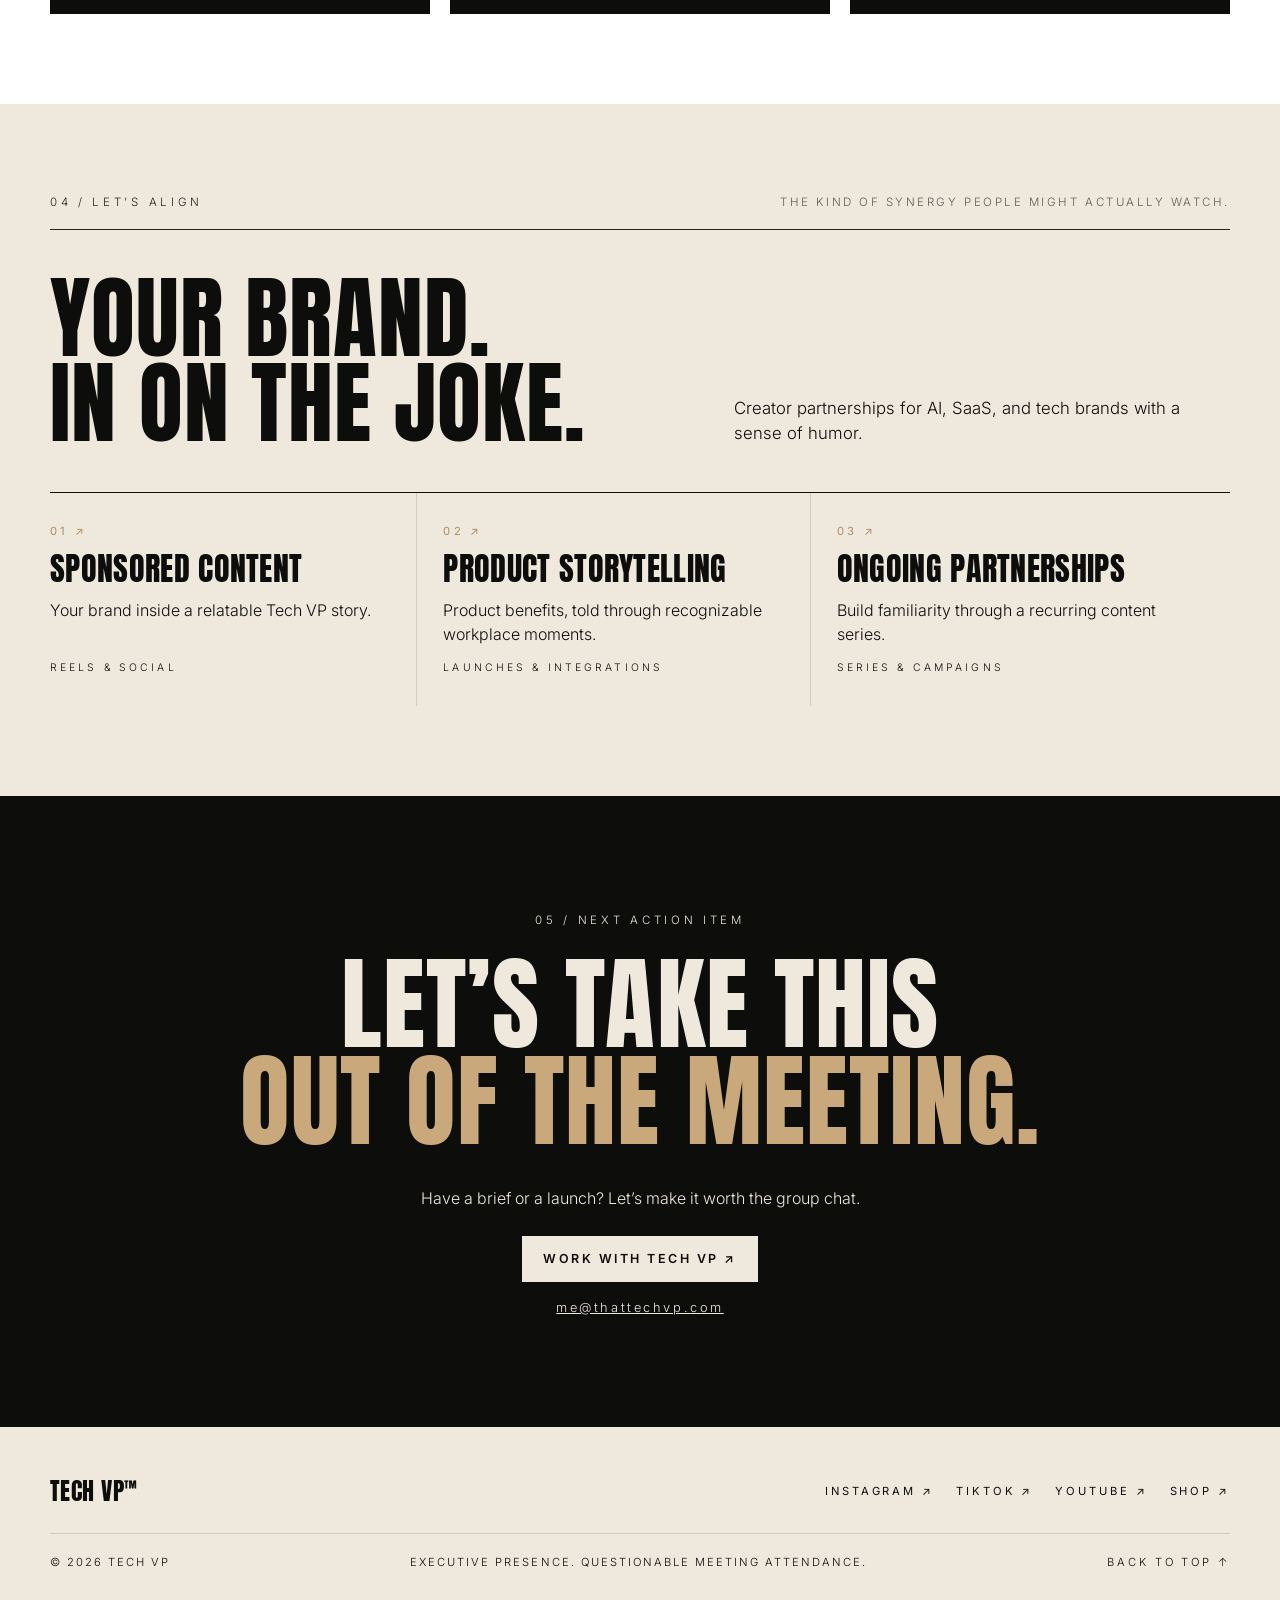
==== commit b50189eb: "Update stats from Notion (2026-11-11): 215,235 views in 30 days, 3,468 median reel, 1,230,543 total" ====
--- a/index.html
+++ b/index.html
@@ -2,7 +2,7 @@
 <html lang="en"><head><meta charset="utf-8"><meta name="viewport" content="width=device-width,initial-scale=1"><title>Tech VP — Tech's least self aware executive 🚀</title><meta name="description" content="Tech VP makes corporate-tech comedy for the people building what's next. Explore creator partnerships, audience insights, and the Tech VP shop."><meta property="og:title" content="Tech VP — Tech's least self aware executive 🚀"><meta property="og:description" content="A very serious creator partnership opportunity. For AI, SaaS, and technology brands."><meta name="theme-color" content="#0d0d0c"><link rel="icon" type="image/svg+xml" href="data:image/svg+xml,%3Csvg xmlns='http://www.w3.org/2000/svg' viewBox='0 0 40 40'%3E%3Crect width='40' height='40' rx='8' fill='%23d8f879'/%3E%3Ctext x='5' y='28' font-family='Arial' font-weight='bold' font-size='24' fill='%23171916'%3EVP%3C/text%3E%3C/svg%3E"><link rel="preconnect" href="https://fonts.googleapis.com"><link rel="preconnect" href="https://fonts.gstatic.com" crossorigin><link rel="stylesheet" href="https://fonts.googleapis.com/css2?family=Anton&family=Inter:wght@300;400;600&display=swap"><link rel="stylesheet" href="assets/brand.css?v=5"><link rel="stylesheet" href="assets/home.css?v=5"></head>
 <body><a class="skip" href="#main">Skip to content</a><header class="wrap"><a class="logo" href="#" aria-label="Tech VP home">TECH VP<span>™</span></a><nav aria-label="Main navigation"><a href="#audience">The audience</a><a href="#partnerships">Partnerships</a><a class="nav-shop" href="https://thetechvp.printful.me" target="_blank" rel="noopener">Shop ↗</a></nav></header>
 <main id="main"><section class="hero wrap"><div class="eyebrow"><span class="dot"></span> CORPORATE SATIRE. SERIOUS REACH.</div><div class="hero-intro"><h1>Tech's least<br><em>self aware</em><br>executive 🚀</h1><figure class="portrait"><img src="tech-vp.jpg" width="817" height="831" alt="Tech VP wearing glasses and a COMPANY cap"></figure></div><div class="hero-bottom"><p>Corporate-tech comedy for the people building, buying, and surviving what’s next.</p><div class="hero-actions"><a class="button primary" href="#contact">Work with Tech VP <span>↗</span></a><a class="button outline" href="https://thetechvp.printful.me" target="_blank" rel="noopener">Shop Tech VP <span>↗</span></a></div></div><div class="hero-foot"><span>EST. AUG 09, 2026</span><span>TECH CULTURE / CREATOR PARTNERSHIPS</span><a href="#performance" aria-label="Explore the results">SCROLL FOR THE DECK ↓</a></div></section>
-<section class="results" id="performance"><div class="wrap"><div class="section-top"><span class="eyebrow">01 / THE NUMBERS</span><span class="micro">A strong start. No 80-slide explanation.</span></div><div class="metrics brand-metrics" data-source-date="2026-11-10"><div><strong id="stat-recent-views" data-value="220788" data-days="30">221K<span>↗</span></strong><h2 id="stat-recent-label">Views in the last 30 days</h2></div><div><strong id="stat-median-views" data-value="3468" data-reels="50">3.5K<span>↗</span></strong><h2>Typical Instagram reel<br>(median views)</h2></div></div><p class="audience-line">97%+ non-follower reach on Instagram <i>·</i> Built for tech workers</p><p class="alltime-line"><b id="aggregate-view-count" data-value="1229342">1.2M+</b> views since August</p><p class="fine">First reel posted August 10, 2026. Recent views are the change in total views across Instagram, TikTok and YouTube between our tracked snapshots; the window grows to 30 days as history builds. The typical reel is the median of per-reel Instagram views. Non-follower reach is from Instagram reel insights. Figures supplied by Tech VP.</p></div></section>
+<section class="results" id="performance"><div class="wrap"><div class="section-top"><span class="eyebrow">01 / THE NUMBERS</span><span class="micro">A strong start. No 80-slide explanation.</span></div><div class="metrics brand-metrics" data-source-date="2026-11-11"><div><strong id="stat-recent-views" data-value="215235" data-days="30">215K<span>↗</span></strong><h2 id="stat-recent-label">Views in the last 30 days</h2></div><div><strong id="stat-median-views" data-value="3468" data-reels="50">3.5K<span>↗</span></strong><h2>Typical Instagram reel<br>(median views)</h2></div></div><p class="audience-line">97%+ non-follower reach on Instagram <i>·</i> Built for tech workers</p><p class="alltime-line"><b id="aggregate-view-count" data-value="1230543">1.2M+</b> views since August</p><p class="fine">First reel posted August 10, 2026. Recent views are the change in total views across Instagram, TikTok and YouTube between our tracked snapshots; the window grows to 30 days as history builds. The typical reel is the median of per-reel Instagram views. Non-follower reach is from Instagram reel insights. Figures supplied by Tech VP.</p></div></section>
 <section class="wrap section" id="audience"><div class="section-top"><span class="eyebrow">02 / WHO’S IN THE MEETING</span><span class="micro">An audience that gets the reference.</span></div><div class="split"><h2>The tech crowd. <br>Off mute.</h2></div><div class="demographics"><article><div class="stat-line"><strong>83.1<span>%</span></strong><span>Ages 25–44</span></div><div class="bar" role="img" aria-label="83.1 percent ages 25 to 44"><i style="width:83.1%"></i></div><p>The core of the audience.</p></article><article><div class="stat-line"><strong>52<span>%</span></strong><span>U.S.-based</span></div><div class="bar" role="img" aria-label="52 percent U.S. based"><i style="width:52%"></i></div><p>With a perspective that travels.</p></article></div><div class="cities"><span class="eyebrow">TOP CITIES</span><p>Bangalore <b>·</b> San Francisco <b>·</b> Austin <b>·</b> New York <b>·</b> Dallas</p></div><div class="companies"><p>Some familiar names in the audience.</p><p class="company-names">Google · Microsoft · Atlassian</p><p class="fine">Includes followers who work at these companies. Audience representation does not imply a partnership or endorsement.</p></div></section>
 <section class="content-section" id="content"><div class="wrap section"><div class="section-top"><span class="eyebrow">03 / FROM THE FEED</span><span class="micro">Per my last Reel.</span></div><div class="split"><h2>Work culture. <br>With the subtext on.</h2><p>A little too familiar to the people who live it.</p></div><div class="feed-grid"><a class="feed-card" href="https://www.instagram.com/thattechvp/" target="_blank" rel="noopener"><span class="eyebrow">INSTAGRAM / REELS ↗</span><strong>Per my <br>last Reel.</strong><span>Watch Tech VP on Instagram ↗</span></a><a class="feed-card" href="https://www.tiktok.com/@thattechvp" target="_blank" rel="noopener"><span class="eyebrow">TIKTOK ↗</span><strong>For your <br>alignment.</strong><span>Explore Tech VP on TikTok ↗</span></a><a class="feed-card" href="https://www.youtube.com/@thattechvp" target="_blank" rel="noopener"><span class="eyebrow">YOUTUBE ↗</span><strong>Beyond <br>the all-hands.</strong><span>Watch Tech VP on YouTube ↗</span></a></div></div></section>
 <section class="wrap section" id="partnerships"><div class="section-top"><span class="eyebrow">04 / LET’S ALIGN</span><span class="micro">The kind of synergy people might actually watch.</span></div><div class="split"><h2>Your brand. <br>In on the joke.</h2><p>Creator partnerships for AI, SaaS, and tech brands with a sense of humor.</p></div><div class="partnerships"><article><span class="index">01 ↗</span><h3>Sponsored content</h3><p>Your brand inside a relatable Tech VP story.</p><span class="tag">REELS & SOCIAL</span></article><article><span class="index">02 ↗</span><h3>Product storytelling</h3><p>Product benefits, told through recognizable workplace moments.</p><span class="tag">LAUNCHES & INTEGRATIONS</span></article><article><span class="index">03 ↗</span><h3>Ongoing partnerships</h3><p>Build familiarity through a recurring content series.</p><span class="tag">SERIES & CAMPAIGNS</span></article></div></section>
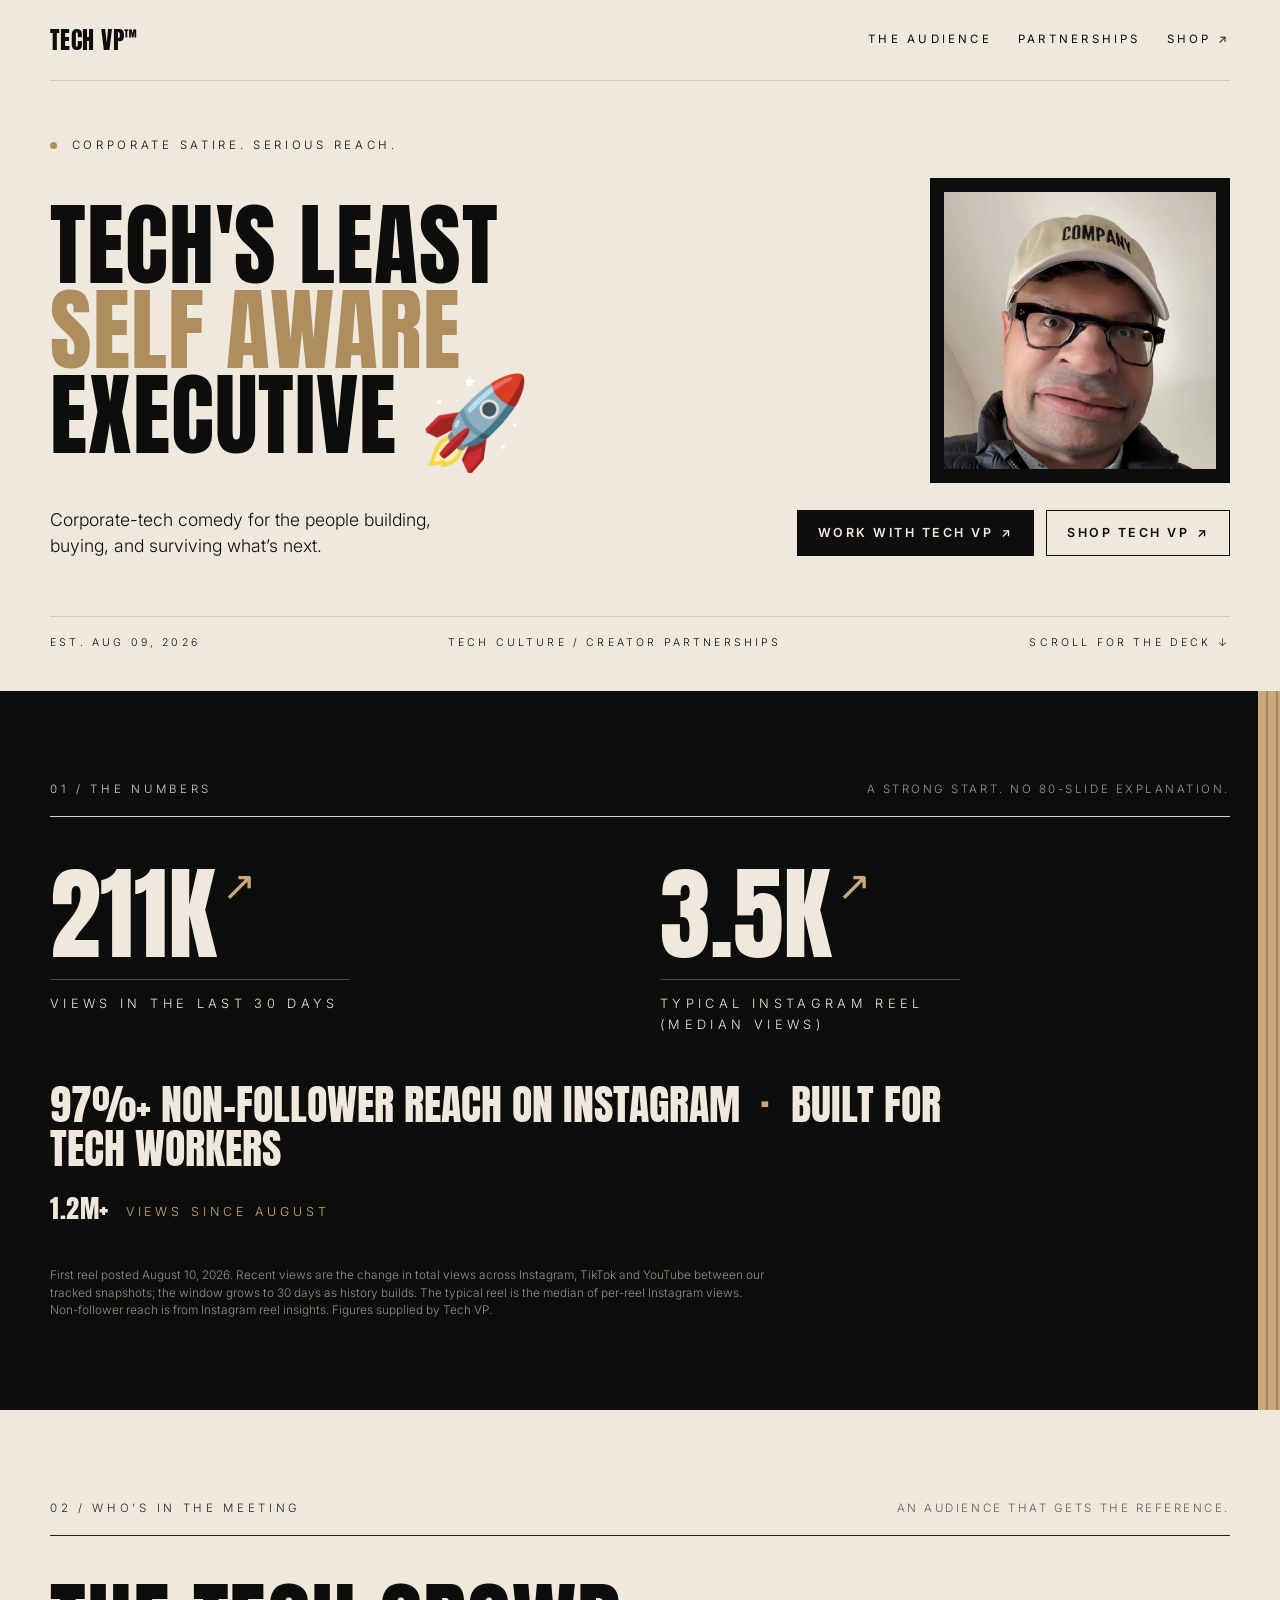
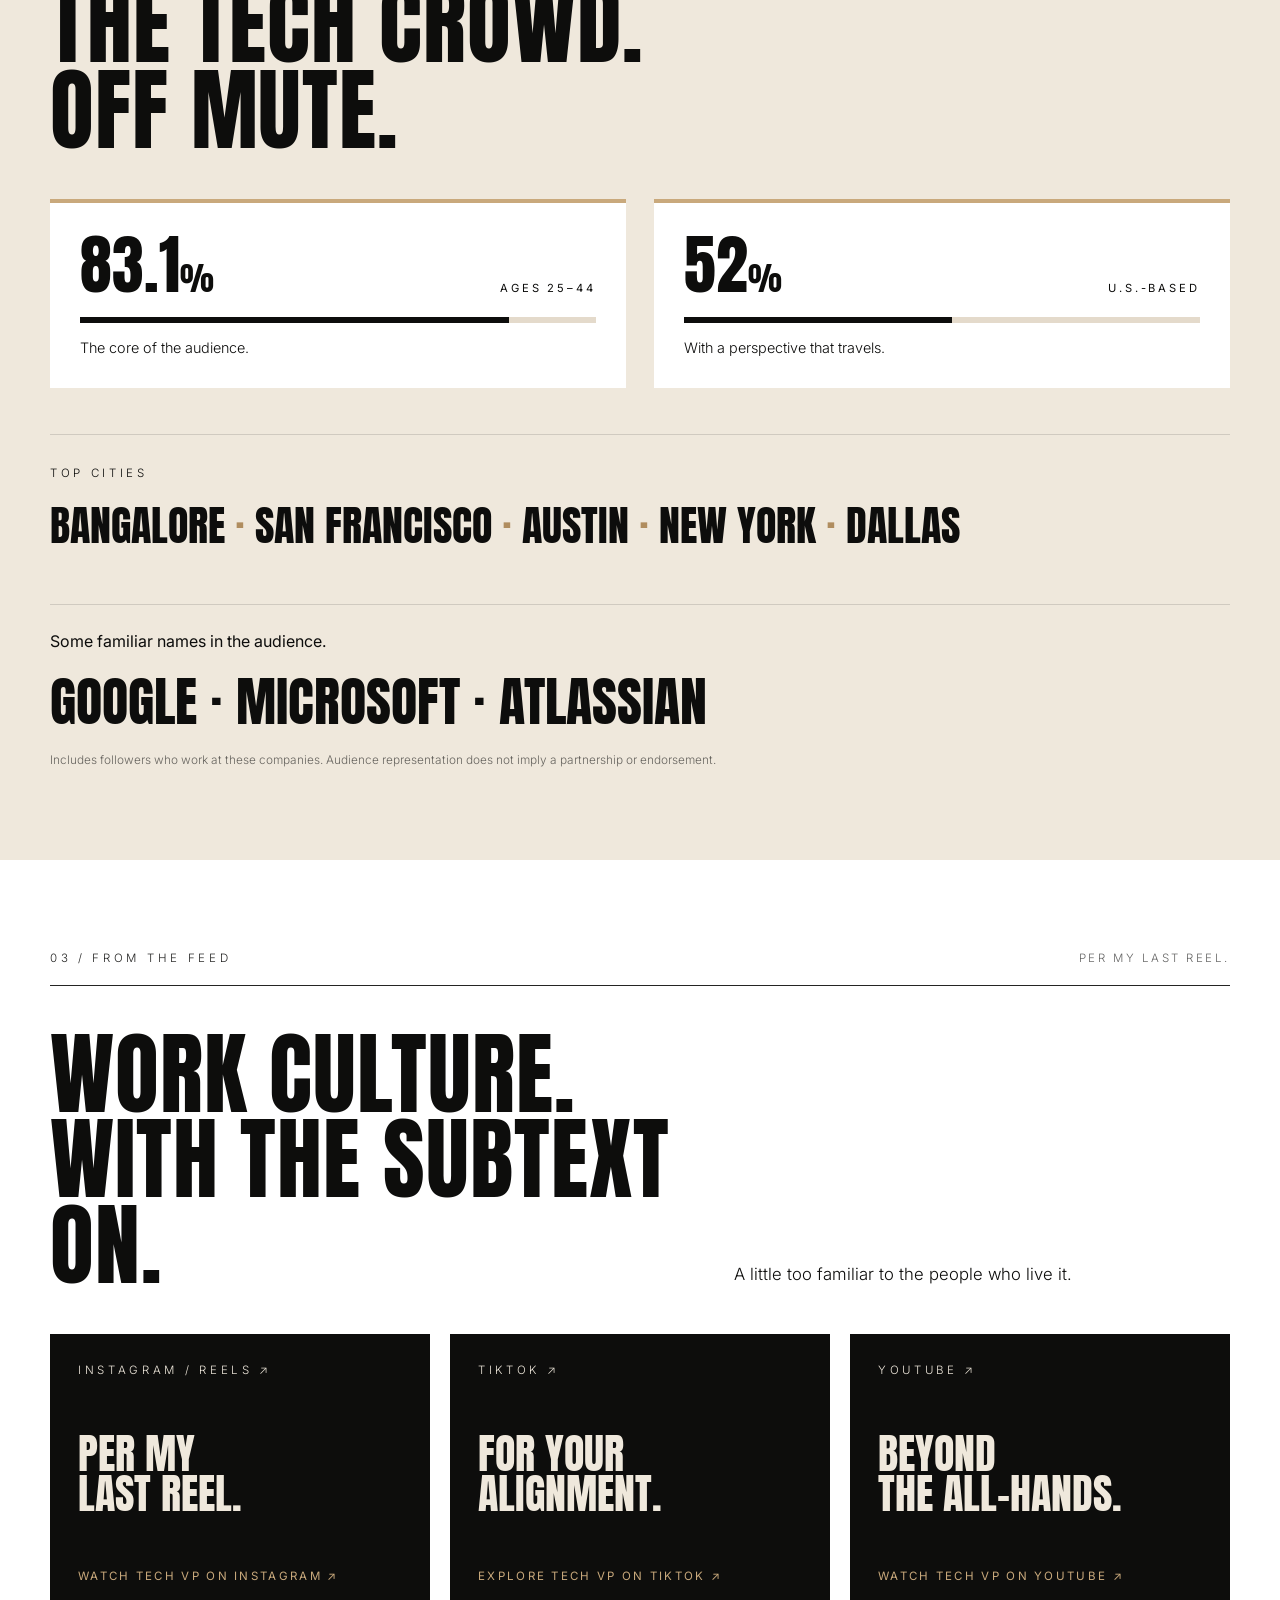
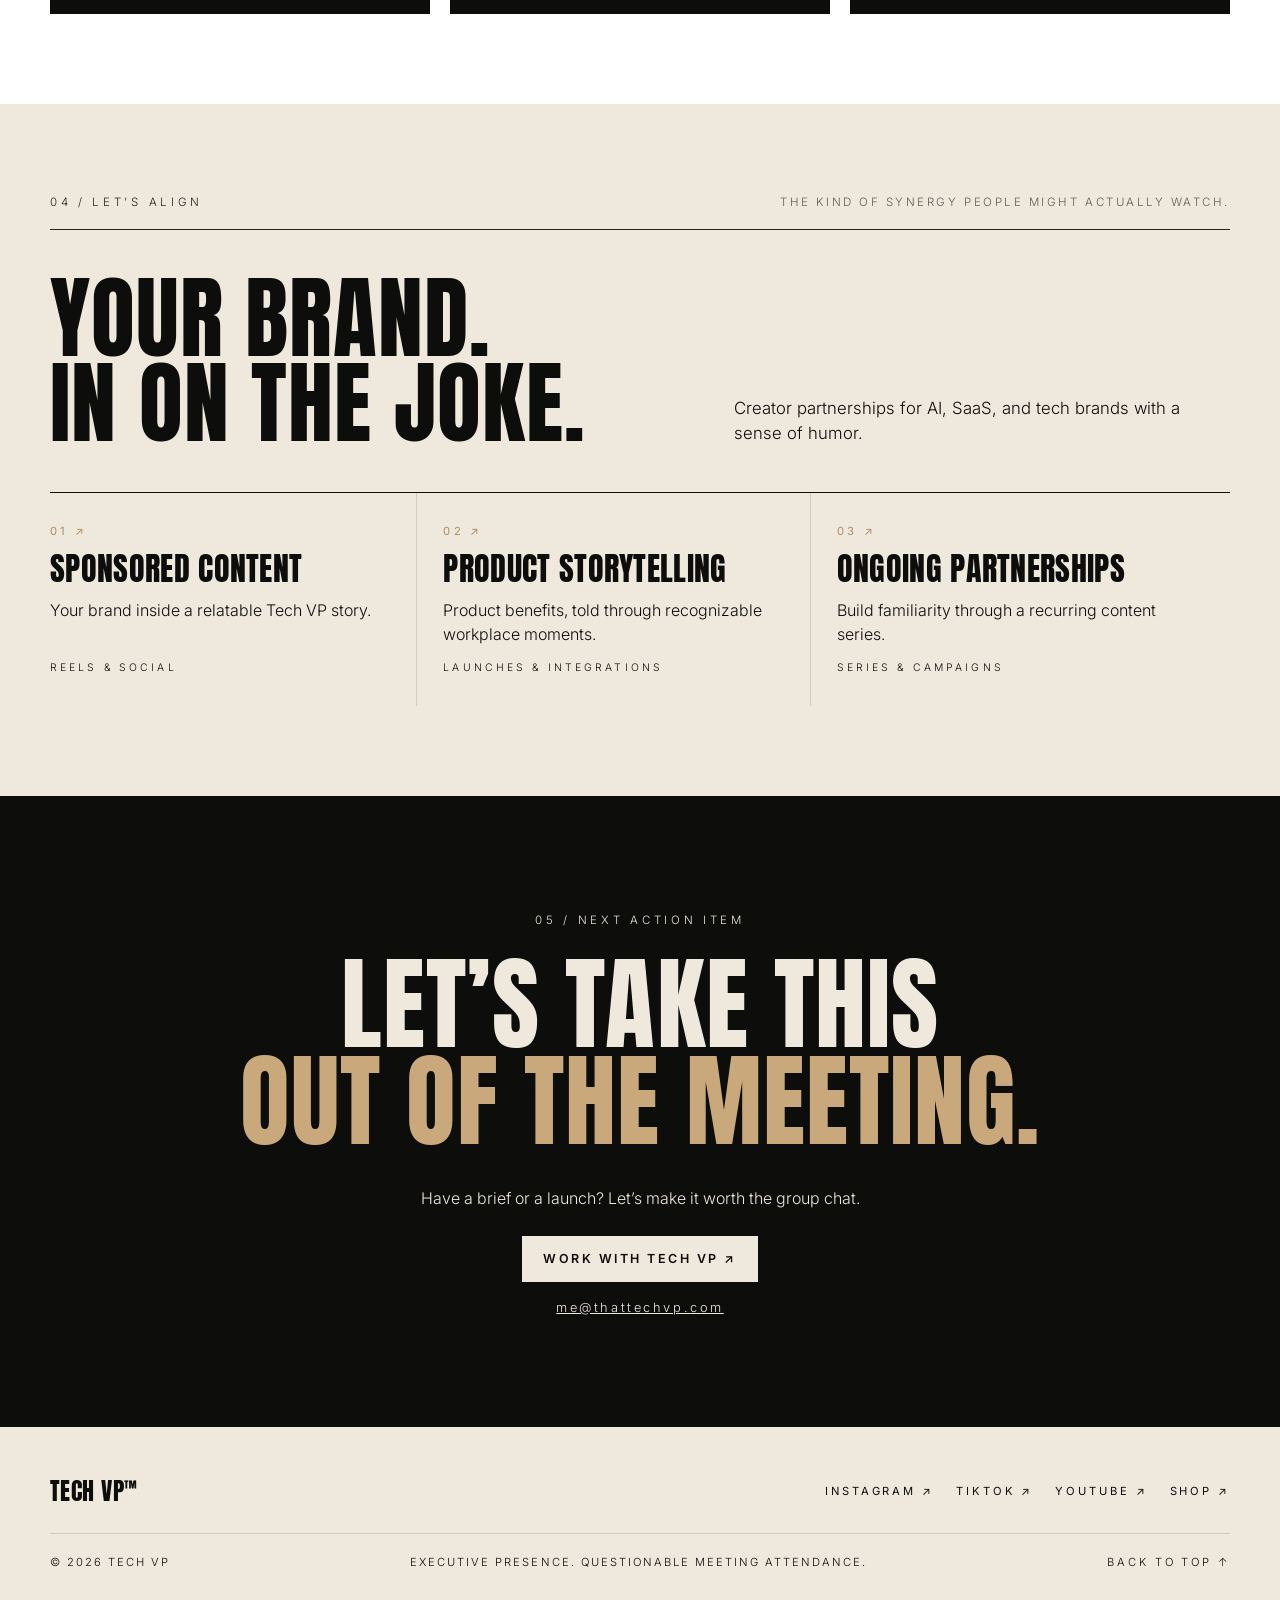
==== commit 91ac83a9: "Update stats from Notion (2026-11-12): 211,318 views in 30 days, 3,468 median reel, 1,230,869 total" ====
--- a/index.html
+++ b/index.html
@@ -2,7 +2,7 @@
 <html lang="en"><head><meta charset="utf-8"><meta name="viewport" content="width=device-width,initial-scale=1"><title>Tech VP — Tech's least self aware executive 🚀</title><meta name="description" content="Tech VP makes corporate-tech comedy for the people building what's next. Explore creator partnerships, audience insights, and the Tech VP shop."><meta property="og:title" content="Tech VP — Tech's least self aware executive 🚀"><meta property="og:description" content="A very serious creator partnership opportunity. For AI, SaaS, and technology brands."><meta name="theme-color" content="#0d0d0c"><link rel="icon" type="image/svg+xml" href="data:image/svg+xml,%3Csvg xmlns='http://www.w3.org/2000/svg' viewBox='0 0 40 40'%3E%3Crect width='40' height='40' rx='8' fill='%23d8f879'/%3E%3Ctext x='5' y='28' font-family='Arial' font-weight='bold' font-size='24' fill='%23171916'%3EVP%3C/text%3E%3C/svg%3E"><link rel="preconnect" href="https://fonts.googleapis.com"><link rel="preconnect" href="https://fonts.gstatic.com" crossorigin><link rel="stylesheet" href="https://fonts.googleapis.com/css2?family=Anton&family=Inter:wght@300;400;600&display=swap"><link rel="stylesheet" href="assets/brand.css?v=5"><link rel="stylesheet" href="assets/home.css?v=5"></head>
 <body><a class="skip" href="#main">Skip to content</a><header class="wrap"><a class="logo" href="#" aria-label="Tech VP home">TECH VP<span>™</span></a><nav aria-label="Main navigation"><a href="#audience">The audience</a><a href="#partnerships">Partnerships</a><a class="nav-shop" href="https://thetechvp.printful.me" target="_blank" rel="noopener">Shop ↗</a></nav></header>
 <main id="main"><section class="hero wrap"><div class="eyebrow"><span class="dot"></span> CORPORATE SATIRE. SERIOUS REACH.</div><div class="hero-intro"><h1>Tech's least<br><em>self aware</em><br>executive 🚀</h1><figure class="portrait"><img src="tech-vp.jpg" width="817" height="831" alt="Tech VP wearing glasses and a COMPANY cap"></figure></div><div class="hero-bottom"><p>Corporate-tech comedy for the people building, buying, and surviving what’s next.</p><div class="hero-actions"><a class="button primary" href="#contact">Work with Tech VP <span>↗</span></a><a class="button outline" href="https://thetechvp.printful.me" target="_blank" rel="noopener">Shop Tech VP <span>↗</span></a></div></div><div class="hero-foot"><span>EST. AUG 09, 2026</span><span>TECH CULTURE / CREATOR PARTNERSHIPS</span><a href="#performance" aria-label="Explore the results">SCROLL FOR THE DECK ↓</a></div></section>
-<section class="results" id="performance"><div class="wrap"><div class="section-top"><span class="eyebrow">01 / THE NUMBERS</span><span class="micro">A strong start. No 80-slide explanation.</span></div><div class="metrics brand-metrics" data-source-date="2026-11-11"><div><strong id="stat-recent-views" data-value="215235" data-days="30">215K<span>↗</span></strong><h2 id="stat-recent-label">Views in the last 30 days</h2></div><div><strong id="stat-median-views" data-value="3468" data-reels="50">3.5K<span>↗</span></strong><h2>Typical Instagram reel<br>(median views)</h2></div></div><p class="audience-line">97%+ non-follower reach on Instagram <i>·</i> Built for tech workers</p><p class="alltime-line"><b id="aggregate-view-count" data-value="1230543">1.2M+</b> views since August</p><p class="fine">First reel posted August 10, 2026. Recent views are the change in total views across Instagram, TikTok and YouTube between our tracked snapshots; the window grows to 30 days as history builds. The typical reel is the median of per-reel Instagram views. Non-follower reach is from Instagram reel insights. Figures supplied by Tech VP.</p></div></section>
+<section class="results" id="performance"><div class="wrap"><div class="section-top"><span class="eyebrow">01 / THE NUMBERS</span><span class="micro">A strong start. No 80-slide explanation.</span></div><div class="metrics brand-metrics" data-source-date="2026-11-12"><div><strong id="stat-recent-views" data-value="211318" data-days="30">211K<span>↗</span></strong><h2 id="stat-recent-label">Views in the last 30 days</h2></div><div><strong id="stat-median-views" data-value="3468" data-reels="50">3.5K<span>↗</span></strong><h2>Typical Instagram reel<br>(median views)</h2></div></div><p class="audience-line">97%+ non-follower reach on Instagram <i>·</i> Built for tech workers</p><p class="alltime-line"><b id="aggregate-view-count" data-value="1230869">1.2M+</b> views since August</p><p class="fine">First reel posted August 10, 2026. Recent views are the change in total views across Instagram, TikTok and YouTube between our tracked snapshots; the window grows to 30 days as history builds. The typical reel is the median of per-reel Instagram views. Non-follower reach is from Instagram reel insights. Figures supplied by Tech VP.</p></div></section>
 <section class="wrap section" id="audience"><div class="section-top"><span class="eyebrow">02 / WHO’S IN THE MEETING</span><span class="micro">An audience that gets the reference.</span></div><div class="split"><h2>The tech crowd. <br>Off mute.</h2></div><div class="demographics"><article><div class="stat-line"><strong>83.1<span>%</span></strong><span>Ages 25–44</span></div><div class="bar" role="img" aria-label="83.1 percent ages 25 to 44"><i style="width:83.1%"></i></div><p>The core of the audience.</p></article><article><div class="stat-line"><strong>52<span>%</span></strong><span>U.S.-based</span></div><div class="bar" role="img" aria-label="52 percent U.S. based"><i style="width:52%"></i></div><p>With a perspective that travels.</p></article></div><div class="cities"><span class="eyebrow">TOP CITIES</span><p>Bangalore <b>·</b> San Francisco <b>·</b> Austin <b>·</b> New York <b>·</b> Dallas</p></div><div class="companies"><p>Some familiar names in the audience.</p><p class="company-names">Google · Microsoft · Atlassian</p><p class="fine">Includes followers who work at these companies. Audience representation does not imply a partnership or endorsement.</p></div></section>
 <section class="content-section" id="content"><div class="wrap section"><div class="section-top"><span class="eyebrow">03 / FROM THE FEED</span><span class="micro">Per my last Reel.</span></div><div class="split"><h2>Work culture. <br>With the subtext on.</h2><p>A little too familiar to the people who live it.</p></div><div class="feed-grid"><a class="feed-card" href="https://www.instagram.com/thattechvp/" target="_blank" rel="noopener"><span class="eyebrow">INSTAGRAM / REELS ↗</span><strong>Per my <br>last Reel.</strong><span>Watch Tech VP on Instagram ↗</span></a><a class="feed-card" href="https://www.tiktok.com/@thattechvp" target="_blank" rel="noopener"><span class="eyebrow">TIKTOK ↗</span><strong>For your <br>alignment.</strong><span>Explore Tech VP on TikTok ↗</span></a><a class="feed-card" href="https://www.youtube.com/@thattechvp" target="_blank" rel="noopener"><span class="eyebrow">YOUTUBE ↗</span><strong>Beyond <br>the all-hands.</strong><span>Watch Tech VP on YouTube ↗</span></a></div></div></section>
 <section class="wrap section" id="partnerships"><div class="section-top"><span class="eyebrow">04 / LET’S ALIGN</span><span class="micro">The kind of synergy people might actually watch.</span></div><div class="split"><h2>Your brand. <br>In on the joke.</h2><p>Creator partnerships for AI, SaaS, and tech brands with a sense of humor.</p></div><div class="partnerships"><article><span class="index">01 ↗</span><h3>Sponsored content</h3><p>Your brand inside a relatable Tech VP story.</p><span class="tag">REELS & SOCIAL</span></article><article><span class="index">02 ↗</span><h3>Product storytelling</h3><p>Product benefits, told through recognizable workplace moments.</p><span class="tag">LAUNCHES & INTEGRATIONS</span></article><article><span class="index">03 ↗</span><h3>Ongoing partnerships</h3><p>Build familiarity through a recurring content series.</p><span class="tag">SERIES & CAMPAIGNS</span></article></div></section>
